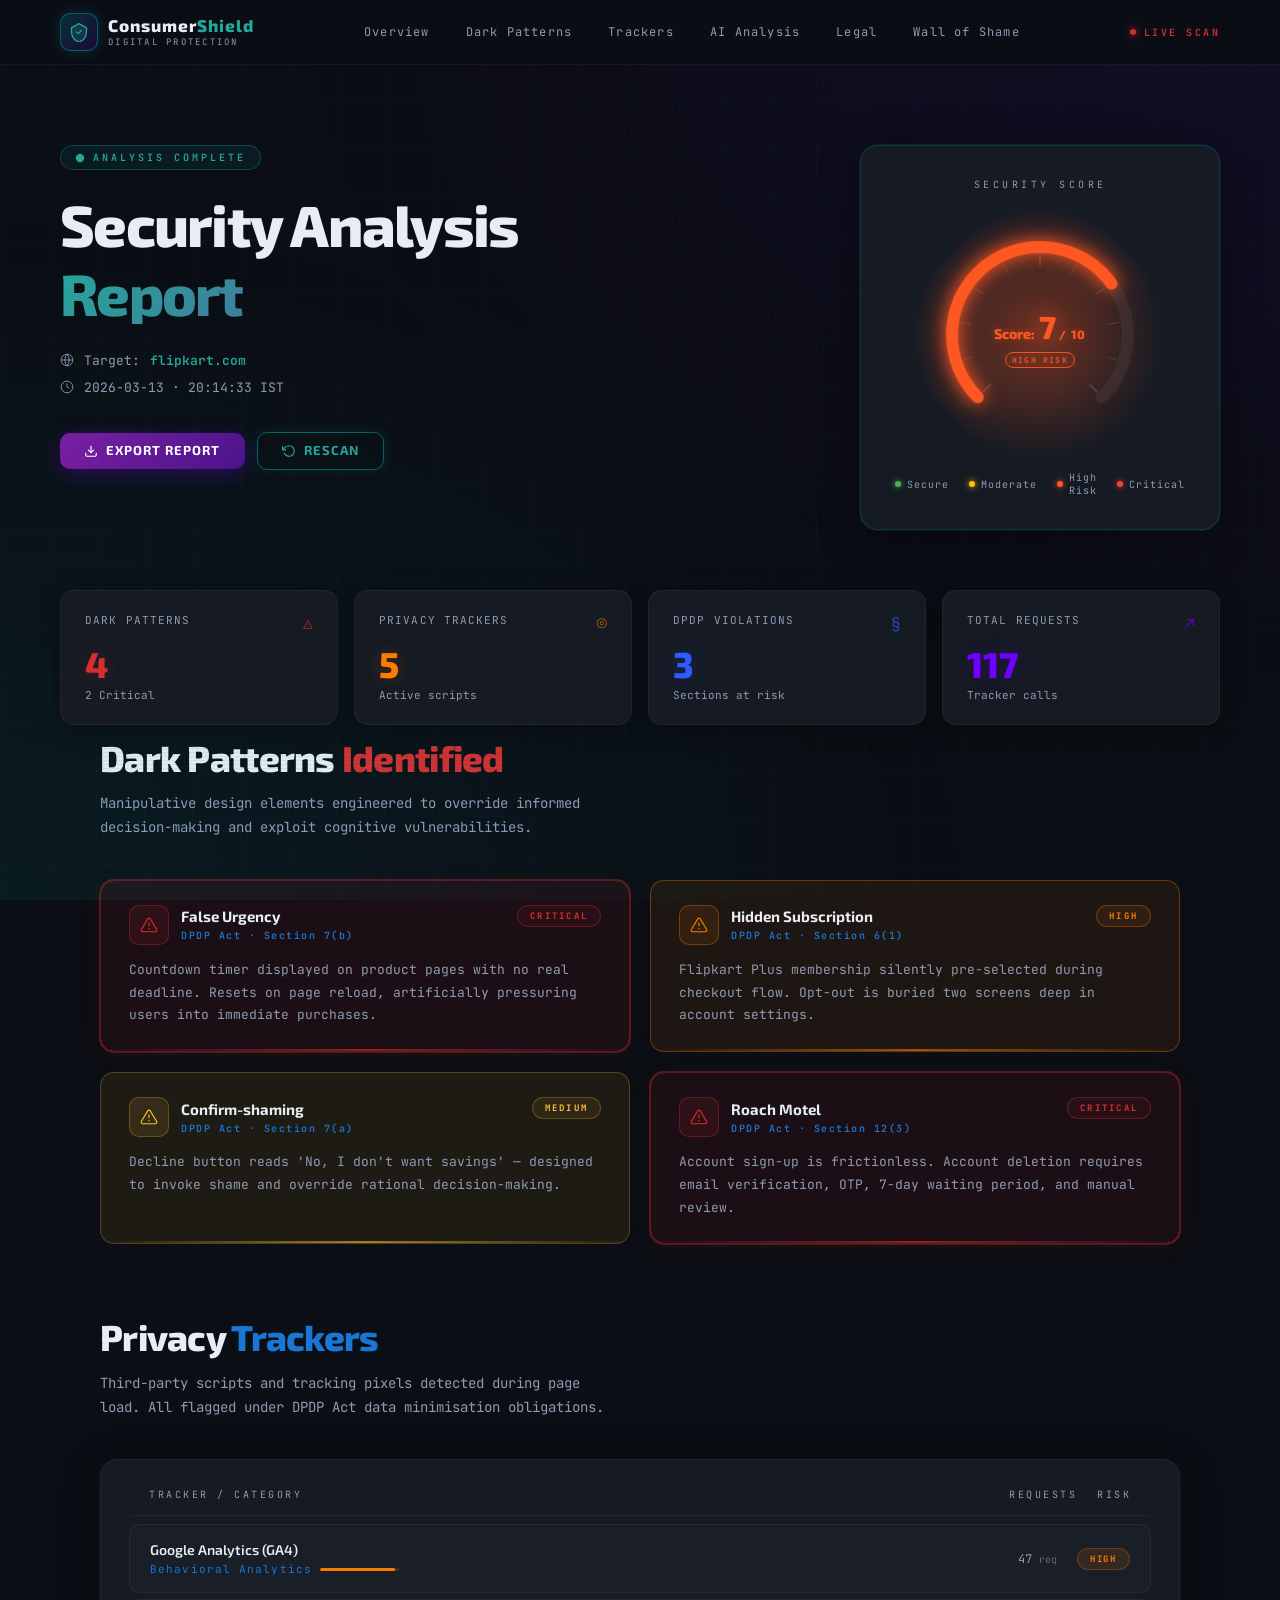
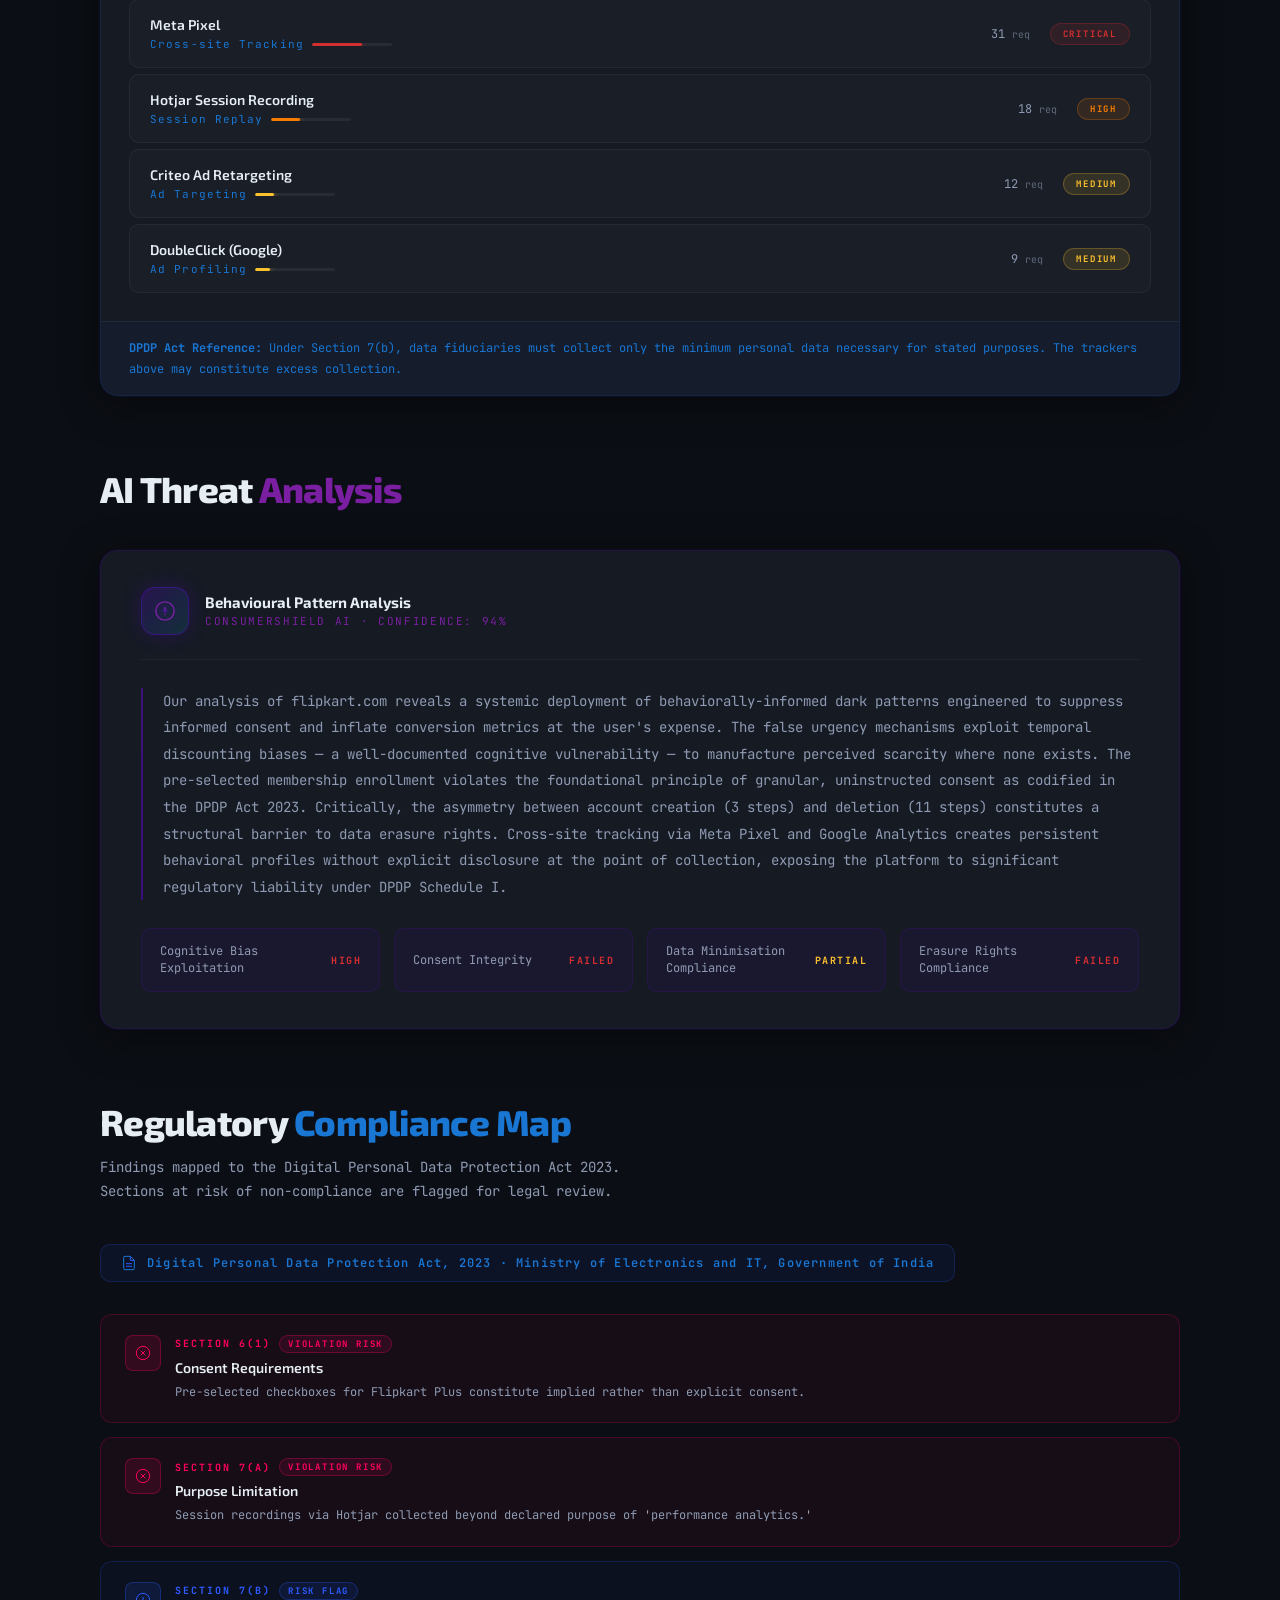
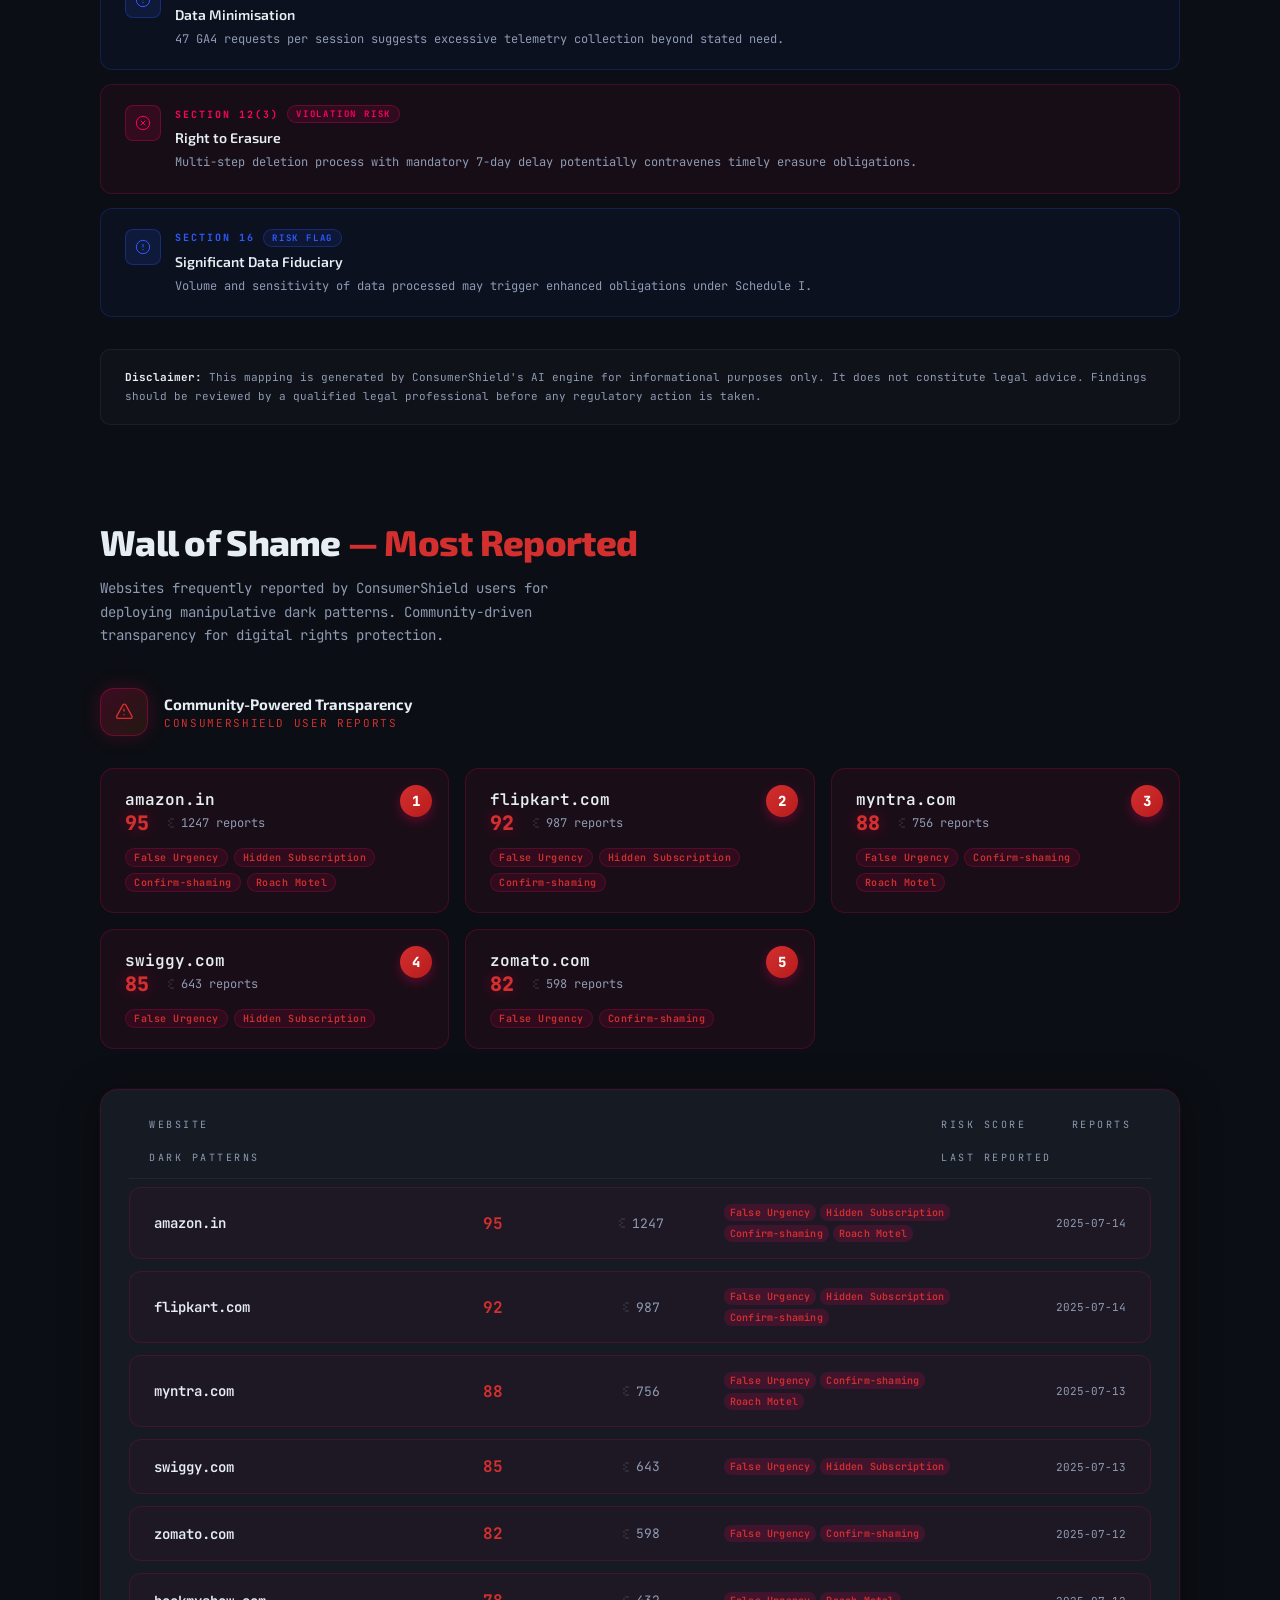
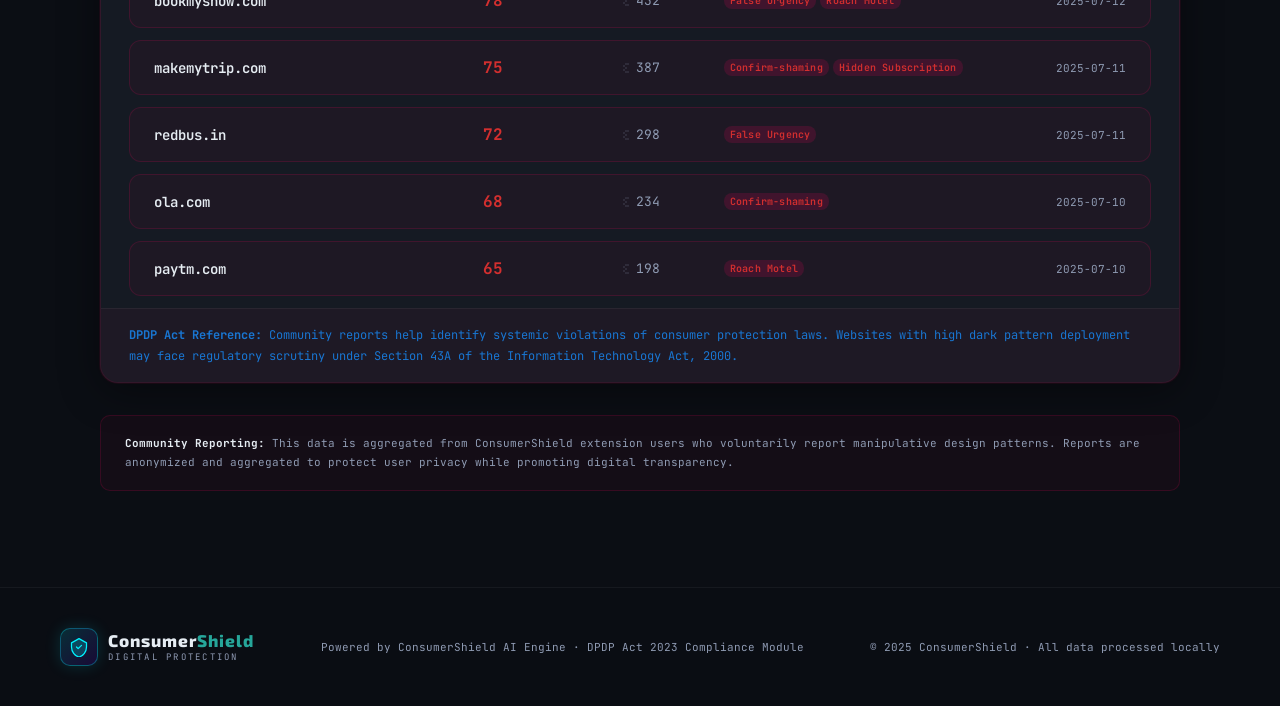
==== index.html @ bcba6004 "frontend" ====
<!DOCTYPE html>
<html lang="en">
<head>
  <meta charset="UTF-8" />
  <meta name="viewport" content="width=device-width, initial-scale=1.0" />
  <title>ConsumerShield — Security Analysis Report</title>
  <link rel="preconnect" href="https://fonts.googleapis.com" />
  <link href="https://fonts.googleapis.com/css2?family=Exo+2:wght@300;400;600;700;800&family=JetBrains+Mono:wght@300;400;500&display=swap" rel="stylesheet" />
  <style>
    /* ── Reset & Base ─────────────────────────────────────────── */
    *, *::before, *::after { box-sizing: border-box; margin: 0; padding: 0; }

    :root {
      --bg:        #0B0E14;
      --card:      #151A23;
      --cyan:      #26A69A;
      --violet:    #7B1FA2;
      --blue:      #1976D2;
      --red:       #D32F2F;
      --orange:    #F57C00;
      --yellow:    #FBC02D;
      --text:      #E6EDF3;
      --muted:     #8F9BB3;
    }

    html { scroll-behavior: smooth; }

    body {
      background: var(--bg);
      color: var(--text);
      font-family: 'JetBrains Mono', monospace;
      overflow-x: hidden;
      min-height: 100vh;
    }

    ::-webkit-scrollbar { width: 4px; }
    ::-webkit-scrollbar-track { background: transparent; }
    ::-webkit-scrollbar-thumb { background: rgba(0,242,255,.25); border-radius: 4px; }

    /* ── Keyframes ────────────────────────────────────────────── */
    @keyframes pulse-glow  { 0%,100%{opacity:.6;transform:scale(1)}  50%{opacity:1;transform:scale(1.04)} }
    @keyframes critical-pulse { 0%,100%{box-shadow: 0 0 20px rgba(255,0,92,.3)} 50%{box-shadow: 0 0 40px rgba(255,0,92,.6), 0 0 60px rgba(255,0,92,.4)} }
    @keyframes card-pulse  { 0%,100%{opacity:.3;box-shadow:none}       50%{opacity:.7;box-shadow:0 0 20px rgba(255,0,92,.25)} }
    @keyframes blink       { 0%,100%{opacity:1}                        50%{opacity:.15} }
    @keyframes fade-up     { from{opacity:0;transform:translateY(24px)} to{opacity:1;transform:translateY(0)} }
    @keyframes spin        { from{transform:rotate(0deg)} to{transform:rotate(360deg)} }
    @keyframes bar-grow    { from{width:0} to{width:var(--bar-w)} }

    /* ── Cyber grid background ────────────────────────────────── */
    #cyber-grid {
      position: fixed; inset: 0;
      pointer-events: none; z-index: 0; overflow: hidden;
    }
    #cyber-grid::before {
      content: '';
      position: absolute; inset: 0;
      background-image:
        linear-gradient(rgba(0,242,255,.025) 1px, transparent 1px),
        linear-gradient(90deg, rgba(0,242,255,.025) 1px, transparent 1px);
      background-size: 48px 48px;
    }
    #cyber-grid::after {
      content: '';
      position: absolute; inset: 0;
      background:
        radial-gradient(ellipse at top right,    rgba(112,0,255,.08) 0%, transparent 55%),
        radial-gradient(ellipse at bottom left,  rgba(0,242,255,.06) 0%, transparent 55%),
        repeating-linear-gradient(0deg, transparent, transparent 3px, rgba(0,0,0,.06) 3px, rgba(0,0,0,.06) 4px);
    }

    /* ── Navigation ───────────────────────────────────────────── */
    nav#main-nav {
      position: sticky; top: 0; z-index: 100;
      background: rgba(11,14,20,.88);
      backdrop-filter: blur(20px);
      border-bottom: 1px solid rgba(255,255,255,.05);
      padding: 0 40px;
    }
    .nav-inner {
      max-width: 1160px; margin: 0 auto;
      display: flex; align-items: center; justify-content: space-between;
      height: 64px;
    }
    .nav-links { display: flex; align-items: center; gap: 32px; }
    .nav-links a {
      font-size: 12px; color: var(--muted); text-decoration: none;
      letter-spacing: .1em; padding: 6px 2px;
      border-bottom: 1px solid transparent;
      transition: color .2s, border-color .2s;
    }
    .nav-links a:hover, .nav-links a:focus-visible {
      color: var(--cyan); border-bottom-color: rgba(0,242,255,.4);
      outline: none;
    }
    .live-badge {
      display: flex; align-items: center; gap: 8px;
      font-size: 10px; color: var(--red);
      letter-spacing: .25em; text-transform: uppercase; font-weight: 600;
    }
    .live-dot {
      width: 6px; height: 6px; border-radius: 50%;
      background: var(--red); box-shadow: 0 0 8px var(--red);
      animation: blink 1.4s ease infinite;
    }

    /* ── Logo ─────────────────────────────────────────────────── */
    .logo { display: flex; align-items: center; gap: 10px; text-decoration: none; }
    .logo-icon {
      width: 38px; height: 38px; border-radius: 10px; flex-shrink: 0;
      background: linear-gradient(135deg, rgba(0,242,255,.15), rgba(112,0,255,.15));
      border: 1px solid rgba(0,242,255,.3);
      display: flex; align-items: center; justify-content: center;
      box-shadow: 0 0 16px rgba(0,242,255,.15);
    }
    .logo-text-main {
      font-family: 'Exo 2', sans-serif; font-weight: 800;
      font-size: 17px; letter-spacing: .06em; color: var(--text); line-height: 1;
    }
    .logo-text-main span { color: var(--cyan); }
    .logo-text-sub {
      font-size: 9px; letter-spacing: .25em; color: var(--muted);
      text-transform: uppercase; margin-top: 2px;
    }

    /* ── Layout containers ────────────────────────────────────── */
    .page-wrap { position: relative; z-index: 1; }
    .container { max-width: 1160px; margin: 0 auto; padding: 0 40px; }

    /* ── Hero ─────────────────────────────────────────────────── */
    #overview { padding: 80px 40px 60px; }
    .hero-row {
      display: flex; align-items: flex-start;
      justify-content: space-between; gap: 40px;
      flex-wrap: wrap; margin-bottom: 56px;
    }
    .hero-left { 
      flex: 1; 
      min-width: 280px; 
      flex-basis: 400px;
      animation: fade-up .8s ease .1s both; 
    }
    .hero-right { 
      flex-shrink: 0; 
      width: 360px; 
      max-width: 100%;
      animation: fade-up .8s ease .25s both; 
    }

    .analysis-badge {
      display: inline-flex; align-items: center; gap: 8px;
      padding: 5px 14px; border-radius: 20px; margin-bottom: 24px;
      background: rgba(0,242,255,.06); border: 1px solid rgba(0,242,255,.2);
      font-size: 10px; color: var(--cyan);
      letter-spacing: .3em; text-transform: uppercase; font-weight: 600;
    }
    .hero-title-1 {
      font-family: 'Exo 2', sans-serif; font-weight: 800;
      font-size: clamp(36px,5vw,58px); line-height: 1.05;
      letter-spacing: -.03em; color: var(--text); margin-bottom: 8px;
    }
    .hero-title-2 {
      font-family: 'Exo 2', sans-serif; font-weight: 800;
      font-size: clamp(36px,5vw,58px); line-height: 1.05;
      letter-spacing: -.03em; margin-bottom: 28px;
      background: linear-gradient(135deg, var(--cyan) 0%, var(--violet) 100%);
      -webkit-background-clip: text; -webkit-text-fill-color: transparent;
      background-clip: text;
    }
    .meta-row { display: flex; align-items: center; gap: 10px; }
    .meta-label { font-size: 13px; color: var(--muted); }
    .meta-value { font-size: 13px; color: var(--cyan); font-weight: 600; }
    .meta-time  { font-size: 13px; color: var(--muted); }
    .meta-block { display: flex; flex-direction: column; gap: 10px; margin-bottom: 36px; }

    /* ── Buttons ──────────────────────────────────────────────── */
    .btn-group { display: flex; gap: 12px; flex-wrap: wrap; align-items: center; }
    .btn {
      display: inline-flex; align-items: center; justify-content: center;
      gap: 8px; padding: 11px 24px; border-radius: 10px;
      font-family: 'Exo 2', sans-serif; font-size: 13px; font-weight: 700;
      letter-spacing: .08em; text-transform: uppercase;
      border: none; cursor: pointer; line-height: 1;
      white-space: nowrap; user-select: none;
      transition: transform .18s ease, box-shadow .18s ease, background .18s ease, opacity .18s ease;
    }
    .btn:focus-visible { outline: 2px solid var(--cyan); outline-offset: 3px; }
    .btn:disabled { opacity: .5; cursor: not-allowed; }
    .btn-primary {
      background: linear-gradient(135deg, #7B1FA2, #4A148C);
      color: #fff;
      box-shadow: 0 4px 20px rgba(112,0,255,.3);
    }
    .btn-primary:hover:not(:disabled) {
      background: linear-gradient(135deg, #8A1FFF, #5500DD);
      box-shadow: 0 6px 28px rgba(112,0,255,.5);
      transform: translateY(-2px);
    }
    .btn-primary:active:not(:disabled) { transform: translateY(1px) scale(.98); box-shadow: 0 2px 12px rgba(112,0,255,.3); }
    .btn-outline {
      background: transparent; color: var(--cyan);
      border: 1px solid rgba(0,242,255,.35);
      box-shadow: 0 0 16px rgba(0,242,255,.08);
    }
    .btn-outline:hover:not(:disabled) {
      background: rgba(0,242,255,.08);
      box-shadow: 0 0 24px rgba(0,242,255,.18), inset 0 0 12px rgba(0,242,255,.06);
      transform: translateY(-2px);
    }
    .btn-outline:active:not(:disabled) { transform: translateY(1px) scale(.98); }
    .btn svg.spin { animation: spin 1s linear infinite; }

    /* ── Stat tiles ───────────────────────────────────────────── */
    .stat-grid {
      display: grid;
      grid-template-columns: repeat(auto-fit, minmax(200px, 1fr));
      gap: 16px;
    }
    .stat-tile {
      padding: 22px 24px; border-radius: 14px;
      background: var(--card); border: 1px solid rgba(255,255,255,.05);
      box-shadow: 0 4px 24px rgba(0,0,0,.3);
      transition: border-color .25s, transform .25s, box-shadow .25s;
    }
    .stat-tile:hover {
      border-color: rgba(0,242,255,.2);
      transform: translateY(-2px);
      box-shadow: 0 8px 32px rgba(0,0,0,.4);
    }
    .stat-top  { display: flex; align-items: flex-start; justify-content: space-between; margin-bottom: 12px; }
    .stat-label{ font-size: 11px; color: var(--muted); letter-spacing: .1em; text-transform: uppercase; }
    .stat-icon { font-size: 16px; opacity: .7; }
    .stat-val  { font-family: 'Exo 2', sans-serif; font-size: 36px; font-weight: 800; line-height: 1; margin-bottom: 6px; }
    .stat-sub  { font-size: 11px; color: var(--muted); }

    /* ── Glass card ───────────────────────────────────────────── */
    .glass-card {
      background: var(--card);
      border: 1px solid rgba(255,255,255,.06);
      border-radius: 18px;
      backdrop-filter: blur(12px);
      position: relative; overflow: hidden;
      box-shadow: 0 8px 40px rgba(0,0,0,.4);
    }

    /* ── Score gauge card ─────────────────────────────────────── */
    .gauge-card { 
      padding: 32px 40px; 
      text-align: center; 
      border-color: rgba(0,242,255,.13); 
      box-shadow: 0 0 0 1px rgba(0,242,255,.07), 0 8px 40px rgba(0,0,0,.4);
      overflow: hidden;
    }
    .gauge-label { font-size: 10px; letter-spacing: .35em; color: var(--muted); text-transform: uppercase; margin-bottom: 24px; }
    .gauge-wrap  { 
      position: relative; 
      width: 240px; 
      height: 240px; 
      margin: 0 auto;
      overflow: visible;
    }
    .gauge-glow  {
      position: absolute; inset: -8px; border-radius: 50%;
      animation: pulse-glow 3s ease-in-out infinite;
    }
    #gauge-svg { transform: rotate(-225deg); position: relative; z-index: 1; display: block; }
    .gauge-center {
      position: absolute; inset: 0;
      display: flex; flex-direction: column;
      align-items: center; justify-content: center;
      padding-top: 8px;
    }
    .gauge-score-display {
      display: flex; align-items: baseline; justify-content: center; gap: 2px;
      font-family: 'Exo 2', sans-serif; font-weight: 800;
      font-size: 24px; line-height: 1;
      margin-bottom: 4px;
    }
    .gauge-score-label {
      font-size: 14px; color: var(--muted);
      margin-right: 2px;
    }
    .gauge-score {
      font-size: 32px;
    }
    .gauge-denom { 
      font-size: 12px; color: var(--muted); 
      letter-spacing: .1em; margin-left: 1px;
    }
    .gauge-risk-label {
      margin-top: 6px; font-size: 8px; font-weight: 700;
      letter-spacing: .15em; text-transform: uppercase;
      padding: 2px 6px; border-radius: 10px; opacity: .9;
      display: inline-block;
      min-width: 60px;
      max-width: 120px;
      text-align: center;
      white-space: nowrap;
      overflow: hidden;
      text-overflow: ellipsis;
    }
    .gauge-legend { display: flex; gap: 20px; justify-content: center; margin-top: 16px; }
    .legend-item { display: flex; align-items: center; gap: 6px; }
    .legend-dot  { width: 6px; height: 6px; border-radius: 50%; flex-shrink: 0; }
    .legend-text { font-size: 10px; color: var(--muted); letter-spacing: .1em; }

    /* ── Sections ─────────────────────────────────────────────── */
    .section-wrap { max-width: 1160px; margin: 0 auto; padding: 0 40px; }
    .content-section { padding-bottom: 72px; opacity: 0; transform: translateY(32px); transition: opacity .7s ease, transform .7s ease; }
    .content-section.visible { opacity: 1; transform: none; }
    .last-section { padding-bottom: 96px; }

    .section-eyebrow {
      font-size: 10px; letter-spacing: .4em; text-transform: uppercase;
      font-weight: 600; margin-bottom: 12px;
    }
    .section-title {
      font-family: 'Exo 2', sans-serif; font-weight: 800;
      font-size: clamp(26px,3.5vw,36px); line-height: 1.15;
      color: var(--text); letter-spacing: -.02em; margin-bottom: 0;
    }
    .section-subtitle {
      font-size: 14px; color: var(--muted); line-height: 1.7;
      max-width: 520px; margin-top: 14px;
    }
    .section-header { margin-bottom: 40px; }

    /* ── Dark pattern cards ───────────────────────────────────── */
    .dark-grid {
      display: grid;
      grid-template-columns: repeat(auto-fit, minmax(440px, 1fr));
      gap: 20px;
    }
    .dp-card {
      border-radius: 14px; padding: 24px 28px;
      position: relative; overflow: hidden;
      opacity: 0; transform: translateY(28px);
      transition: opacity .6s ease, transform .6s ease;
    }
    .dp-card.visible { opacity: 1; transform: translateY(0); }
    .dp-card-pulse {
      position: absolute; inset: -1px; border-radius: 14px;
      animation: card-pulse 2.5s ease-in-out infinite;
      pointer-events: none;
    }
    .dp-card-top {
      display: flex; align-items: flex-start;
      justify-content: space-between; gap: 16px; margin-bottom: 14px;
    }
    .dp-card-left { display: flex; align-items: center; gap: 12px; flex: 1; }
    .dp-icon {
      width: 40px; height: 40px; border-radius: 10px; flex-shrink: 0;
      display: flex; align-items: center; justify-content: center;
    }
    .dp-type { font-family: 'Exo 2', sans-serif; font-weight: 700; font-size: 15px; color: var(--text); line-height: 1.2; }
    .dp-dpdp { font-size: 10px; color: var(--blue); letter-spacing: .15em; margin-top: 4px; font-weight: 600; }
    .severity-badge {
      flex-shrink: 0; padding: 4px 12px; border-radius: 20px;
      font-size: 9px; font-weight: 700; letter-spacing: .25em; text-transform: uppercase;
    }
    .dp-desc { font-size: 13px; color: var(--muted); line-height: 1.75; }
    .dp-bottom-line {
      position: absolute; bottom: 0; left: 0; right: 0; height: 2px;
      border-radius: 0 0 14px 14px; opacity: .6;
    }

    /* ── Tracker table ────────────────────────────────────────── */
    .tracker-card-inner { padding: 28px 28px 12px; }
    .tracker-head {
      display: grid; grid-template-columns: 1fr auto auto;
      padding: 0 20px 14px; gap: 20px;
      border-bottom: 1px solid rgba(255,255,255,.05);
      margin-bottom: 8px;
    }
    .tracker-head-cell { font-size: 10px; color: var(--muted); letter-spacing: .25em; text-transform: uppercase; }
    .tracker-rows { display: flex; flex-direction: column; gap: 6px; padding-bottom: 16px; }
    .tracker-row {
      display: grid; grid-template-columns: 1fr auto auto;
      align-items: center; gap: 20px;
      padding: 16px 20px; border-radius: 10px;
      background: rgba(255,255,255,.02);
      border: 1px solid rgba(255,255,255,.05);
      opacity: 0; transform: translateX(-20px);
      transition: opacity .5s ease, transform .5s ease, background .2s;
    }
    .tracker-row.visible { opacity: 1; transform: translateX(0); }
    .tracker-row:hover { background: rgba(255,255,255,.04); }
    .tracker-name { font-family: 'Exo 2', sans-serif; font-size: 14px; font-weight: 600; color: var(--text); margin-bottom: 4px; }
    .tracker-cat-row { display: flex; align-items: center; gap: 8px; }
    .tracker-cat { font-size: 11px; color: var(--blue); letter-spacing: .1em; }
    .tracker-bar-track { width: 80px; height: 3px; background: rgba(255,255,255,.06); border-radius: 2px; overflow: hidden; flex-shrink: 0; }
    .tracker-bar-fill { height: 100%; border-radius: 2px; width: 0; transition: width .8s cubic-bezier(.16,1,.3,1); }
    .tracker-req { font-size: 12px; color: var(--muted); text-align: right; white-space: nowrap; }
    .tracker-req span { font-size: 10px; opacity: .6; }
    .risk-badge { padding: 4px 12px; border-radius: 20px; font-size: 9px; font-weight: 700; letter-spacing: .2em; text-transform: uppercase; }
    .tracker-footer { padding: 16px 28px; border-top: 1px solid rgba(255,255,255,.05); background: rgba(45,91,255,.04); }
    .tracker-footer p { font-size: 12px; color: var(--blue); line-height: 1.7; }

    /* ── AI Analysis card ─────────────────────────────────────── */
    .ai-card { padding: 36px 40px; border-color: rgba(112,0,255,.13); box-shadow: 0 0 0 1px rgba(112,0,255,.07), 0 8px 40px rgba(0,0,0,.4); }
    .ai-header { display: flex; align-items: center; gap: 16px; margin-bottom: 28px; padding-bottom: 24px; border-bottom: 1px solid rgba(255,255,255,.05); }
    .ai-icon {
      width: 48px; height: 48px; border-radius: 14px; flex-shrink: 0;
      background: linear-gradient(135deg, rgba(112,0,255,.2), rgba(0,242,255,.1));
      border: 1px solid rgba(112,0,255,.3);
      display: flex; align-items: center; justify-content: center;
      box-shadow: 0 0 20px rgba(112,0,255,.2);
    }
    .ai-title { font-family: 'Exo 2', sans-serif; font-size: 15px; font-weight: 700; color: var(--text); }
    .ai-sub { font-size: 11px; color: var(--violet); letter-spacing: .15em; margin-top: 3px; }
    .ai-text { font-size: 14px; color: var(--muted); line-height: 1.9; border-left: 2px solid rgba(112,0,255,.4); padding-left: 20px; margin-bottom: 28px; }
    .ai-findings { display: grid; grid-template-columns: repeat(auto-fit, minmax(220px,1fr)); gap: 14px; }
    .ai-finding {
      padding: 14px 18px; border-radius: 10px;
      background: rgba(112,0,255,.06); border: 1px solid rgba(112,0,255,.12);
      display: flex; align-items: center; justify-content: space-between; gap: 12px;
    }
    .ai-finding-label { font-size: 12px; color: var(--muted); line-height: 1.4; }
    .ai-finding-score { font-size: 10px; font-weight: 700; letter-spacing: .15em; flex-shrink: 0; text-transform: uppercase; }

    /* ── Legal mapping ────────────────────────────────────────── */
    .act-badge {
      display: inline-flex; align-items: center; gap: 10px;
      margin-bottom: 32px; padding: 10px 20px; border-radius: 10px;
      background: rgba(45,91,255,.08); border: 1px solid rgba(45,91,255,.2);
    }
    .act-badge span { font-size: 12px; color: var(--blue); font-weight: 600; letter-spacing: .1em; }
    .legal-list { display: flex; flex-direction: column; gap: 14px; }
    .legal-card {
      padding: 20px 24px; border-radius: 12px;
      position: relative; overflow: hidden;
      opacity: 0; transform: translateY(20px);
      transition: opacity .55s ease, transform .55s ease;
    }
    .legal-card.visible { opacity: 1; transform: translateY(0); }
    .legal-inner { display: flex; align-items: flex-start; gap: 14px; }
    .legal-icon {
      width: 36px; height: 36px; border-radius: 8px; flex-shrink: 0;
      display: flex; align-items: center; justify-content: center;
    }
    .legal-meta { flex: 1; }
    .legal-tags { display: flex; align-items: center; flex-wrap: wrap; gap: 8px; margin-bottom: 6px; }
    .legal-section-label { font-size: 10px; font-weight: 700; letter-spacing: .2em; text-transform: uppercase; }
    .legal-tag { font-size: 9px; padding: 2px 8px; border-radius: 20px; font-weight: 700; letter-spacing: .2em; text-transform: uppercase; }
    .legal-title { font-family: 'Exo 2', sans-serif; font-size: 14px; font-weight: 600; color: var(--text); margin-bottom: 6px; }
    .legal-desc { font-size: 12px; color: var(--muted); line-height: 1.7; }
    .disclaimer { margin-top: 32px; padding: 18px 24px; border-radius: 10px; background: rgba(255,255,255,.02); border: 1px solid rgba(255,255,255,.05); }
    .disclaimer p { font-size: 11px; color: var(--muted); line-height: 1.75; }

    /* ── Wall of Shame ─────────────────────────────────────────── */
    .shame-header { display: flex; align-items: center; gap: 16px; margin-bottom: 32px; }
    .shame-icon {
      width: 48px; height: 48px; border-radius: 14px; flex-shrink: 0;
      background: linear-gradient(135deg, rgba(255,0,92,.2), rgba(255,122,0,.1));
      border: 1px solid rgba(255,0,92,.3);
      display: flex; align-items: center; justify-content: center;
      box-shadow: 0 0 20px rgba(255,0,92,.2);
    }
    .shame-title { font-family: 'Exo 2', sans-serif; font-size: 15px; font-weight: 700; color: var(--text); }
    .shame-sub { font-size: 11px; color: var(--red); letter-spacing: .15em; margin-top: 3px; }

    .top-five-grid { display: grid; grid-template-columns: repeat(auto-fit, minmax(280px, 1fr)); gap: 16px; margin-bottom: 40px; }
    .top-five-card {
      padding: 20px 24px; border-radius: 14px;
      background: rgba(255,0,92,.06); border: 1px solid rgba(255,0,92,.2);
      position: relative; overflow: hidden;
      opacity: 0; transform: translateY(24px);
      transition: opacity .6s ease, transform .6s ease, border-color .25s, box-shadow .25s;
    }
    .top-five-card.visible { opacity: 1; transform: translateY(0); }
    .top-five-card:hover {
      border-color: rgba(255,0,92,.4);
      box-shadow: 0 8px 32px rgba(255,0,92,.15);
    }
    .top-five-rank {
      position: absolute; top: 16px; right: 16px;
      width: 32px; height: 32px; border-radius: 50%;
      background: linear-gradient(135deg, #D32F2F, #B71C1C);
      display: flex; align-items: center; justify-content: center;
      font-size: 14px; font-weight: 800; color: white;
      box-shadow: 0 4px 12px rgba(255,0,92,.3);
    }
    .top-five-content { padding-right: 40px; }
    .top-five-url {
      font-family: 'JetBrains Mono', monospace; font-size: 16px; font-weight: 600;
      color: var(--text); margin-bottom: 8px;
      text-decoration: none; color: var(--text);
    }
    .top-five-url:hover { color: var(--cyan); }
    .top-five-meta { display: flex; align-items: center; gap: 16px; margin-bottom: 12px; }
    .top-five-score {
      font-size: 20px; font-weight: 800; color: var(--red);
      text-shadow: 0 0 16px rgba(255,0,92,.4);
    }
    .top-five-reports {
      font-size: 12px; color: var(--muted);
      display: flex; align-items: center; gap: 4px;
    }
    .top-five-patterns {
      display: flex; flex-wrap: wrap; gap: 6px;
      font-size: 10px; color: var(--muted); letter-spacing: .05em;
    }
    .pattern-tag {
      padding: 2px 8px; border-radius: 12px;
      background: rgba(255,0,92,.1); border: 1px solid rgba(255,0,92,.2);
      color: var(--red); font-weight: 600;
    }

    .full-shame-list { display: flex; flex-direction: column; gap: 12px; }
    .shame-row {
      display: grid; grid-template-columns: 2fr 1fr 1fr 2fr 1fr;
      align-items: center; gap: 20px;
      padding: 16px 24px; border-radius: 12px;
      background: rgba(255,0,92,.04); border: 1px solid rgba(255,0,92,.15);
      opacity: 0; transform: translateX(-24px);
      transition: opacity .5s ease, transform .5s ease, background .2s;
    }
    .shame-row.visible { opacity: 1; transform: translateX(0); }
    .shame-row:hover { background: rgba(255,0,92,.08); }
    .shame-url {
      font-family: 'JetBrains Mono', monospace; font-size: 14px; font-weight: 600;
      color: var(--text); text-decoration: none;
    }
    .shame-url:hover { color: var(--cyan); }
    .shame-score {
      font-size: 16px; font-weight: 700; color: var(--red);
      text-align: center;
    }
    .shame-reports {
      font-size: 13px; color: var(--muted);
      text-align: center; display: flex; align-items: center; justify-content: center; gap: 4px;
    }
    .shame-patterns {
      display: flex; flex-wrap: wrap; gap: 4px;
      font-size: 10px;
    }
    .shame-pattern-tag {
      padding: 2px 6px; border-radius: 8px;
      background: rgba(255,0,92,.15); color: var(--red);
      font-weight: 600; letter-spacing: .02em;
    }
    .shame-date {
      font-size: 11px; color: var(--muted);
      text-align: right;
    }

    .shame-disclaimer {
      margin-top: 32px; padding: 18px 24px; border-radius: 10px;
      background: rgba(255,0,92,.04); border: 1px solid rgba(255,0,92,.15);
    }
    .shame-disclaimer p {
      font-size: 11px; color: var(--muted); line-height: 1.75;
    }

    /* ── Footer ───────────────────────────────────────────────── */
    footer {
      position: relative; z-index: 1;
      border-top: 1px solid rgba(255,255,255,.05);
      background: rgba(11,14,20,.92); padding: 40px;
    }
    .footer-inner {
      max-width: 1160px; margin: 0 auto;
      display: flex; align-items: center; justify-content: space-between;
      flex-wrap: wrap; gap: 20px;
    }
    .footer-copy { font-size: 11px; color: var(--muted); }

    /* ── Responsive ───────────────────────────────────────────── */
    @media (max-width: 768px) {
      nav#main-nav { padding: 0 20px; }
      .nav-links { display: none; }
      #overview  { padding: 60px 20px 40px; }
      .hero-row  { flex-direction: column; }
      .hero-right{ align-self: center; width: 100%; max-width: 360px; }
      .btn-group { flex-direction: column; width: 100%; }
      .btn-group .btn { width: 100%; justify-content: center; }
      .dark-grid { grid-template-columns: 1fr !important; }
      .section-wrap { padding: 0 20px; }
      .gauge-card { padding: 32px 24px; }
      .top-five-grid { grid-template-columns: 1fr !important; }
      .shame-row { grid-template-columns: 1fr !important; gap: 8px !important; }
      .shame-row > * { text-align: left !important; }
      .shame-score, .shame-reports, .shame-date { font-size: 12px !important; margin-top: 4px !important; }
    }
    @media (max-width: 480px) {
      .tracker-head { display: none; }
      .tracker-row  { grid-template-columns: 1fr auto; }
      .tracker-row .risk-badge { display: none; }
      .footer-inner { flex-direction: column; align-items: flex-start; }
      .top-five-content { padding-right: 0 !important; }
      .top-five-rank { position: static !important; align-self: flex-start; margin-bottom: 8px; }
    }
  </style>
</head>
<body>

<!-- Cyber grid background -->
<div id="cyber-grid" aria-hidden="true"></div>

<div class="page-wrap">

  <!-- ── Navigation ─────────────────────────────────────────── -->
  <nav id="main-nav" role="navigation" aria-label="Main navigation">
    <div class="nav-inner">
      <a href="#overview" class="logo" aria-label="ConsumerShield home">
        <div class="logo-icon">
          <svg width="20" height="20" viewBox="0 0 24 24" fill="none" aria-hidden="true">
            <path d="M12 2L3 7v5c0 5.55 3.84 10.74 9 12 5.16-1.26 9-6.45 9-12V7l-9-5z" fill="rgba(38,166,154,.2)" stroke="#26A69A" stroke-width="1.5" stroke-linejoin="round"/>
            <path d="M9 12l2 2 4-4" stroke="#26A69A" stroke-width="1.5" stroke-linecap="round" stroke-linejoin="round"/>
          </svg>
        </div>
        <div>
          <div class="logo-text-main">Consumer<span>Shield</span></div>
          <div class="logo-text-sub">Digital Protection</div>
        </div>
      </a>

      <div class="nav-links">
        <a href="#overview">Overview</a>
        <a href="#dark-patterns">Dark Patterns</a>
        <a href="#trackers">Trackers</a>
        <a href="#ai-analysis">AI Analysis</a>
        <a href="#legal">Legal</a>
        <a href="#wall-of-shame">Wall of Shame</a>
      </div>

      <div class="live-badge" role="status" aria-live="polite" aria-label="Live scan active">
        <div class="live-dot" aria-hidden="true"></div>
        Live Scan
      </div>
    </div>
  </nav>

  <!-- ── Hero / Overview ────────────────────────────────────── -->
  <section id="overview" aria-label="Report overview">
    <div class="hero-row" style="max-width:1160px;margin:0 auto;">

      <!-- Left: headline + meta + CTAs -->
      <div class="hero-left">
        <div class="analysis-badge">
          <svg width="10" height="10" viewBox="0 0 24 24" fill="#26A69A" aria-hidden="true"><circle cx="12" cy="12" r="10"/></svg>
          Analysis Complete
        </div>
        <h1 class="hero-title-1">Security Analysis</h1>
        <h1 class="hero-title-2">Report</h1>

        <div class="meta-block">
          <div class="meta-row">
            <svg width="14" height="14" viewBox="0 0 24 24" fill="none" stroke="#8F9BB3" stroke-width="1.5" aria-hidden="true"><circle cx="12" cy="12" r="10"/><path d="M2 12h20M12 2a15.3 15.3 0 010 20M12 2a15.3 15.3 0 000 20"/></svg>
            <span class="meta-label">Target:</span>
            <span class="meta-value" id="meta-site">flipkart.com</span>
          </div>
          <div class="meta-row">
            <svg width="14" height="14" viewBox="0 0 24 24" fill="none" stroke="#8F9BB3" stroke-width="1.5" aria-hidden="true"><circle cx="12" cy="12" r="10"/><polyline points="12 6 12 12 16 14"/></svg>
            <time class="meta-time" id="meta-time">2025-07-14 · 09:42:33 IST</time>
          </div>
        </div>

        <div class="btn-group">
          <button type="button" class="btn btn-primary" id="btn-export" aria-label="Export security report as a text file">
            <svg id="export-icon-dl" width="14" height="14" viewBox="0 0 24 24" fill="none" stroke="currentColor" stroke-width="2" aria-hidden="true">
              <path d="M21 15v4a2 2 0 01-2 2H5a2 2 0 01-2-2v-4"/><polyline points="7 10 12 15 17 10"/><line x1="12" y1="15" x2="12" y2="3"/>
            </svg>
            <svg id="export-icon-spin" class="spin" width="14" height="14" viewBox="0 0 24 24" fill="none" stroke="currentColor" stroke-width="2" aria-hidden="true" style="display:none">
              <polyline points="1 4 1 10 7 10"/><path d="M3.51 15a9 9 0 102.13-9.36L1 10"/>
            </svg>
            <svg id="export-icon-ok" width="14" height="14" viewBox="0 0 24 24" fill="none" stroke="currentColor" stroke-width="2" aria-hidden="true" style="display:none">
              <polyline points="20 6 9 17 4 12"/>
            </svg>
            <span id="export-label">Export Report</span>
          </button>

          <button type="button" class="btn btn-outline" id="btn-rescan" aria-label="Rescan the website">
            <svg width="14" height="14" viewBox="0 0 24 24" fill="none" stroke="currentColor" stroke-width="2" aria-hidden="true">
              <polyline points="1 4 1 10 7 10"/><path d="M3.51 15a9 9 0 102.13-9.36L1 10"/>
            </svg>
            Rescan
          </button>
        </div>
      </div>

      <!-- Right: score gauge -->
      <div class="hero-right">
        <div class="glass-card gauge-card">
          <div class="gauge-label">Security Score</div>
          <div class="gauge-wrap">
            <div class="gauge-glow" id="gauge-glow" aria-hidden="true"></div>
            <svg id="gauge-svg" width="240" height="240" viewBox="0 0 240 240" role="img" aria-label="Security score: 4 out of 10">
              <!-- Track -->
              <circle id="gauge-track" cx="120" cy="120" r="88" fill="none" stroke="rgba(255,255,255,.05)" stroke-width="12" stroke-linecap="round"/>
              <!-- Ticks (rendered by JS) -->
              <g id="gauge-ticks"></g>
              <!-- Progress arc -->
              <circle id="gauge-arc" cx="120" cy="120" r="88" fill="none" stroke-width="12" stroke-linecap="round"/>
            </svg>
            <div class="gauge-center">
              <div class="gauge-score-display">
                <span class="gauge-score-label">Score:</span>
                <span class="gauge-score" id="gauge-score-num">0</span>
                <span class="gauge-denom">/ 10</span>
              </div>
              <div class="gauge-risk-label" id="gauge-risk-label"></div>
            </div>
          </div>
          <div class="gauge-legend" role="list" aria-label="Score colour legend">
            <div class="legend-item" role="listitem"><div class="legend-dot" style="background:#4CAF50;box-shadow:0 0 6px #4CAF50"></div><span class="legend-text">Secure</span></div>
            <div class="legend-item" role="listitem"><div class="legend-dot" style="background:#FFC107;box-shadow:0 0 6px #FFC107"></div><span class="legend-text">Moderate</span></div>
            <div class="legend-item" role="listitem"><div class="legend-dot" style="background:#FF5722;box-shadow:0 0 6px #FF5722"></div><span class="legend-text">High Risk</span></div>
            <div class="legend-item" role="listitem"><div class="legend-dot" style="background:#F44336;box-shadow:0 0 6px #F44336"></div><span class="legend-text">Critical</span></div>
          </div>
        </div>
      </div>
    </div>
</div>

    <!-- Stat tiles -->
    <div class="stat-grid" style="max-width:1160px;margin:0 auto;" id="stat-grid"></div>
  </section>

  <div class="section-wrap">

    <!-- ── Dark Patterns ──────────────────────────────────────── -->
    <section id="dark-patterns" class="content-section" aria-label="Detected dark patterns">
      <header class="section-header">
        <div class="section-eyebrow" style="color:#D32F2F">    </div>
        <h2 class="section-title">Dark Patterns <span style="color:#D32F2F">Identified</span></h2>
        <p class="section-subtitle">Manipulative design elements engineered to override informed decision-making and exploit cognitive vulnerabilities.</p>
      </header>
      <div class="dark-grid" id="dark-pattern-grid"></div>
    </section>

    <!-- ── Privacy Trackers ───────────────────────────────────── -->
    <section id="trackers" class="content-section" aria-label="Privacy trackers">
      <header class="section-header">
          <h2 class="section-title">Privacy <span style="color:#1976D2">Trackers</span></h2>
        <p class="section-subtitle">Third-party scripts and tracking pixels detected during page load. All flagged under DPDP Act data minimisation obligations.</p>
      </header>
      <div class="glass-card" style="border-color:rgba(45,91,255,.13);box-shadow:0 0 0 1px rgba(45,91,255,.07),0 8px 40px rgba(0,0,0,.4)">
        <div class="tracker-card-inner">
          <div class="tracker-head">
            <div class="tracker-head-cell">Tracker / Category</div>
            <div class="tracker-head-cell">Requests</div>
            <div class="tracker-head-cell">Risk</div>
          </div>
          <div class="tracker-rows" id="tracker-rows"></div>
        </div>
        <div class="tracker-footer">
          <p><strong>DPDP Act Reference:</strong> Under Section 7(b), data fiduciaries must collect only the minimum personal data necessary for stated purposes. The trackers above may constitute excess collection.</p>
        </div>
      </div>
    </section>

    <!-- ── AI Analysis ────────────────────────────────────────── -->
    <section id="ai-analysis" class="content-section" aria-label="AI threat analysis">
      <header class="section-header">
         <h2 class="section-title">AI Threat <span style="color:#7B1FA2">Analysis</span></h2>
      </header>
      <div class="glass-card ai-card">
        <div class="ai-header">
          <div class="ai-icon">
            <svg width="22" height="22" viewBox="0 0 24 24" fill="none" aria-hidden="true">
              <path d="M12 2a10 10 0 100 20A10 10 0 0012 2z" stroke="#7B1FA2" stroke-width="1.5"/>
              <path d="M12 8v4M12 16h.01" stroke="#7B1FA2" stroke-width="1.5" stroke-linecap="round"/>
              <circle cx="12" cy="12" r="3" fill="rgba(112,0,255,.2)"/>
            </svg>
          </div>
          <div>
            <div class="ai-title">Behavioural Pattern Analysis</div>
            <div class="ai-sub">CONSUMERSHIELD AI · CONFIDENCE: 94%</div>
          </div>
        </div>
        <p class="ai-text" id="ai-text"></p>
        <div class="ai-findings" id="ai-findings"></div>
      </div>
    </section>

    <!-- ── Legal Mapping ──────────────────────────────────────── -->
    <section id="legal" class="content-section last-section" aria-label="Legal compliance mapping">
      <header class="section-header">
         <h2 class="section-title">Regulatory <span style="color:#1976D2">Compliance Map</span></h2>
        <p class="section-subtitle">Findings mapped to the Digital Personal Data Protection Act 2023. Sections at risk of non-compliance are flagged for legal review.</p>
      </header>

      <div class="act-badge">
        <svg width="16" height="16" viewBox="0 0 24 24" fill="none" aria-hidden="true">
          <path d="M14 2H6a2 2 0 00-2 2v16a2 2 0 002 2h12a2 2 0 002-2V8z" stroke="#1976D2" stroke-width="1.5"/>
          <polyline points="14 2 14 8 20 8" stroke="#2D5BFF" stroke-width="1.5"/>
          <line x1="16" y1="13" x2="8" y2="13" stroke="#2D5BFF" stroke-width="1.5" stroke-linecap="round"/>
          <line x1="16" y1="17" x2="8" y2="17" stroke="#2D5BFF" stroke-width="1.5" stroke-linecap="round"/>
        </svg>
        <span>Digital Personal Data Protection Act, 2023 · Ministry of Electronics and IT, Government of India</span>
      </div>

      <div class="legal-list" id="legal-list"></div>

      <div class="disclaimer">
        <p><strong style="color:var(--text)">Disclaimer:</strong> This mapping is generated by ConsumerShield's AI engine for informational purposes only. It does not constitute legal advice. Findings should be reviewed by a qualified legal professional before any regulatory action is taken.</p>
      </div>
    </section>

    <!-- ── Wall of Shame ───────────────────────────────────────── -->
    <section id="wall-of-shame" class="content-section last-section" aria-label="Wall of Shame - Most reported dark pattern websites">
      <header class="section-header">
         <h2 class="section-title">Wall of Shame <span style="color:#D32F2F">— Most Reported</span></h2>
        <p class="section-subtitle">Websites frequently reported by ConsumerShield users for deploying manipulative dark patterns. Community-driven transparency for digital rights protection.</p>
      </header>

      <div class="shame-header">
        <div class="shame-icon">
          <svg width="22" height="22" viewBox="0 0 24 24" fill="none" aria-hidden="true">
            <path d="M12 9v2m0 4h.01m-6.938 4h13.856c1.54 0 2.502-1.667 1.732-2.5L13.732 4c-.77-.833-1.964-.833-2.732 0L4.082 16.5c-.77.833.192 2.5 1.732 2.5z" stroke="#D32F2F" stroke-width="1.5" stroke-linecap="round" stroke-linejoin="round"/>
          </svg>
        </div>
        <div>
          <div class="shame-title">Community-Powered Transparency</div>
          <div class="shame-sub">CONSUMERSHIELD USER REPORTS</div>
        </div>
      </div>

      <!-- Top 5 Most Reported -->
      <div class="top-five-grid" id="top-five-grid"></div>

      <!-- Full Shame List -->
      <div class="glass-card" style="border-color:rgba(255,0,92,.13);box-shadow:0 0 0 1px rgba(255,0,92,.07),0 8px 40px rgba(0,0,0,.4)">
        <div class="tracker-card-inner">
          <div class="tracker-head">
            <div class="tracker-head-cell">Website</div>
            <div class="tracker-head-cell">Risk Score</div>
            <div class="tracker-head-cell">Reports</div>
            <div class="tracker-head-cell">Dark Patterns</div>
            <div class="tracker-head-cell">Last Reported</div>
          </div>
          <div class="full-shame-list" id="full-shame-list"></div>
        </div>
        <div class="tracker-footer" style="background: rgba(255,0,92,.04);">
          <p><strong>DPDP Act Reference:</strong> Community reports help identify systemic violations of consumer protection laws. Websites with high dark pattern deployment may face regulatory scrutiny under Section 43A of the Information Technology Act, 2000.</p>
        </div>
      </div>

      <div class="shame-disclaimer">
        <p><strong style="color:var(--text)">Community Reporting:</strong> This data is aggregated from ConsumerShield extension users who voluntarily report manipulative design patterns. Reports are anonymized and aggregated to protect user privacy while promoting digital transparency.</p>
      </div>
    </section>

  </div><!-- /.section-wrap -->
</div><!-- /.page-wrap -->

<!-- ── Footer ─────────────────────────────────────────────────── -->
<footer>
  <div class="footer-inner">
    <a href="#overview" class="logo" aria-label="ConsumerShield home">
      <div class="logo-icon">
        <svg width="20" height="20" viewBox="0 0 24 24" fill="none" aria-hidden="true">
          <path d="M12 2L3 7v5c0 5.55 3.84 10.74 9 12 5.16-1.26 9-6.45 9-12V7l-9-5z" fill="rgba(0,242,255,.2)" stroke="#00F2FF" stroke-width="1.5" stroke-linejoin="round"/>
          <path d="M9 12l2 2 4-4" stroke="#00F2FF" stroke-width="1.5" stroke-linecap="round" stroke-linejoin="round"/>
        </svg>
      </div>
      <div>
        <div class="logo-text-main">Consumer<span>Shield</span></div>
        <div class="logo-text-sub">Digital Protection</div>
      </div>
    </a>
    <p class="footer-copy">Powered by ConsumerShield AI Engine · DPDP Act 2023 Compliance Module</p>
    <p class="footer-copy">© 2025 ConsumerShield · All data processed locally</p>
  </div>
</footer>

<script>
/* ── Report data ──────────────────────────────────────────────── */
const REPORT = {
  site: "flipkart.com",
  timestamp: "2026-03-13 · 20:14:33 IST",
  securityScore: 7,
  darkPatterns: [
    { id:1, type:"False Urgency",        description:"Countdown timer displayed on product pages with no real deadline. Resets on page reload, artificially pressuring users into immediate purchases.",              severity:"critical", dpdpRef:"Section 7(b)" },
    { id:2, type:"Hidden Subscription",  description:"Flipkart Plus membership silently pre-selected during checkout flow. Opt-out is buried two screens deep in account settings.",                               severity:"high",     dpdpRef:"Section 6(1)" },
    { id:3, type:"Confirm-shaming",      description:"Decline button reads 'No, I don't want savings' — designed to invoke shame and override rational decision-making.",                                          severity:"medium",   dpdpRef:"Section 7(a)" },
    { id:4, type:"Roach Motel",          description:"Account sign-up is frictionless. Account deletion requires email verification, OTP, 7-day waiting period, and manual review.",                              severity:"critical", dpdpRef:"Section 12(3)" },
  ],
  trackers: [
    { name:"Google Analytics (GA4)",    category:"Behavioral Analytics", risk:"high",     requests:47 },
    { name:"Meta Pixel",                category:"Cross-site Tracking",  risk:"critical", requests:31 },
    { name:"Hotjar Session Recording",  category:"Session Replay",       risk:"high",     requests:18 },
    { name:"Criteo Ad Retargeting",     category:"Ad Targeting",         risk:"medium",   requests:12 },
    { name:"DoubleClick (Google)",      category:"Ad Profiling",         risk:"medium",   requests:9  },
  ],
  aiAnalysis: "Our analysis of flipkart.com reveals a systemic deployment of behaviorally-informed dark patterns engineered to suppress informed consent and inflate conversion metrics at the user's expense. The false urgency mechanisms exploit temporal discounting biases — a well-documented cognitive vulnerability — to manufacture perceived scarcity where none exists. The pre-selected membership enrollment violates the foundational principle of granular, uninstructed consent as codified in the DPDP Act 2023. Critically, the asymmetry between account creation (3 steps) and deletion (11 steps) constitutes a structural barrier to data erasure rights. Cross-site tracking via Meta Pixel and Google Analytics creates persistent behavioral profiles without explicit disclosure at the point of collection, exposing the platform to significant regulatory liability under DPDP Schedule I.",
  legalMappings: [
    { section:"Section 6(1)",  title:"Consent Requirements",       description:"Pre-selected checkboxes for Flipkart Plus constitute implied rather than explicit consent.",                                  risk:"violation" },
    { section:"Section 7(a)",  title:"Purpose Limitation",         description:"Session recordings via Hotjar collected beyond declared purpose of 'performance analytics.'",                                risk:"violation" },
    { section:"Section 7(b)",  title:"Data Minimisation",          description:"47 GA4 requests per session suggests excessive telemetry collection beyond stated need.",                                    risk:"risk"      },
    { section:"Section 12(3)", title:"Right to Erasure",           description:"Multi-step deletion process with mandatory 7-day delay potentially contravenes timely erasure obligations.",                risk:"violation" },
    { section:"Section 16",    title:"Significant Data Fiduciary", description:"Volume and sensitivity of data processed may trigger enhanced obligations under Schedule I.",                               risk:"risk"      },
  ],
  wallOfShame: [
    { url:"amazon.in",         riskScore:95, reportsThisWeek:1247, darkPatterns:["False Urgency","Hidden Subscription","Confirm-shaming","Roach Motel"], lastReported:"2025-07-14" },
    { url:"flipkart.com",      riskScore:92, reportsThisWeek:987,  darkPatterns:["False Urgency","Hidden Subscription","Confirm-shaming"], lastReported:"2025-07-14" },
    { url:"myntra.com",        riskScore:88, reportsThisWeek:756,  darkPatterns:["False Urgency","Confirm-shaming","Roach Motel"], lastReported:"2025-07-13" },
    { url:"swiggy.com",        riskScore:85, reportsThisWeek:643,  darkPatterns:["False Urgency","Hidden Subscription"], lastReported:"2025-07-13" },
    { url:"zomato.com",        riskScore:82, reportsThisWeek:598,  darkPatterns:["False Urgency","Confirm-shaming"], lastReported:"2025-07-12" },
    { url:"bookmyshow.com",    riskScore:78, reportsThisWeek:432,  darkPatterns:["False Urgency","Roach Motel"], lastReported:"2025-07-12" },
    { url:"makemytrip.com",    riskScore:75, reportsThisWeek:387,  darkPatterns:["Confirm-shaming","Hidden Subscription"], lastReported:"2025-07-11" },
    { url:"redbus.in",         riskScore:72, reportsThisWeek:298,  darkPatterns:["False Urgency"], lastReported:"2025-07-11" },
    { url:"ola.com",           riskScore:68, reportsThisWeek:234,  darkPatterns:["Confirm-shaming"], lastReported:"2025-07-10" },
    { url:"paytm.com",         riskScore:65, reportsThisWeek:198,  darkPatterns:["Roach Motel"], lastReported:"2025-07-10" },
  ],
};

/* ── Color helpers ────────────────────────────────────────────── */
function scoreConfig(s) {
  // Score is already on 0-10 scale
  const score = Math.min(10, Math.max(0, s));
  
  if (score <= 2) return { color:"#4CAF50", glow:"rgba(76,175,80,.4)",  label:"SECURE",        level:"Secure"        };
  if (score <= 5) return { color:"#FFC107", glow:"rgba(255,193,7,.4)",  label:"MODERATE RISK", level:"Moderate Risk" };
  if (score <= 8) return { color:"#FF5722", glow:"rgba(255,87,34,.4)",  label:"HIGH RISK",     level:"High Risk"     };
  return             { color:"#F44336", glow:"rgba(244,67,54,.4)",   label:"CRITICAL RISK", level:"Critical Risk" };
}
function sevConfig(sev) {
  return ({ critical:{ color:"#D32F2F", bg:"rgba(211,47,47,.08)",  border:"rgba(211,47,47,.35)",  label:"CRITICAL", pulse:true  },
             high:    { color:"#F57C00", bg:"rgba(245,124,0,.08)", border:"rgba(245,124,0,.35)", label:"HIGH",     pulse:false },
             medium:  { color:"#FBC02D", bg:"rgba(251,192,45,.08)", border:"rgba(251,192,45,.25)", label:"MEDIUM",   pulse:false },
             low:     { color:"#26A69A", bg:"rgba(38,166,154,.06)", border:"rgba(38,166,154,.2)",  label:"LOW",      pulse:false },
           }[sev] || { color:"#26A69A", bg:"rgba(38,166,154,.06)", border:"rgba(38,166,154,.2)", label:"LOW", pulse:false });
}
function riskConfig(r) {
  return ({ critical:{ color:"#D32F2F", bg:"rgba(211,47,47,.12)"  },
             high:    { color:"#F57C00", bg:"rgba(245,124,0,.12)" },
             medium:  { color:"#FBC02D", bg:"rgba(251,192,45,.12)" },
           }[r] || { color:"#FBC02D", bg:"rgba(251,192,45,.12)" });
}

/* ── Gauge ────────────────────────────────────────────────────── */
function initGauge() {
  const originalScore = REPORT.securityScore;
  const score = Math.min(10, Math.max(0, originalScore)); // Score is already 0-10
  const cfg = scoreConfig(originalScore);
  const R = 88;
  const C = 2 * Math.PI * R;

  /* glow */
  const glow = document.getElementById('gauge-glow');
  glow.style.background = `radial-gradient(circle, ${cfg.glow} 0%, transparent 70%)`;

  /* Add pulsing animation for critical risk */
  if (score >= 9) {
    glow.style.animation = 'pulse-glow 3s ease-in-out infinite, critical-pulse 1.5s ease-in-out infinite';
  } else {
    glow.style.animation = 'pulse-glow 3s ease-in-out infinite';
  }

  /* track dash */
  const track = document.getElementById('gauge-track');
  track.setAttribute('stroke-dasharray', `${C * 0.75} ${C}`);

  /* ticks */
  const tickG = document.getElementById('gauge-ticks');
  for (let i = 0; i <= 10; i++) {
    const a = (i / 10) * 0.75 * 2 * Math.PI;
    const x1 = 120 + (R - 18) * Math.cos(a), y1 = 120 + (R - 18) * Math.sin(a);
    const x2 = 120 + (R - 8) * Math.cos(a), y2 = 120 + (R - 8) * Math.sin(a);
    const line = document.createElementNS("http://www.w3.org/2000/svg","line");
    line.setAttribute('x1',x1); line.setAttribute('y1',y1);
    line.setAttribute('x2',x2); line.setAttribute('y2',y2);
    line.setAttribute('stroke','rgba(255,255,255,.12)');
    line.setAttribute('stroke-width', i % 5 === 0 ? 2 : 1);
    line.setAttribute('stroke-linecap','round');
    tickG.appendChild(line);
  }

  /* progress arc */
  const arc = document.getElementById('gauge-arc');
  arc.setAttribute('stroke', cfg.color);
  arc.style.filter = `drop-shadow(0 0 8px ${cfg.color}) drop-shadow(0 0 16px ${cfg.glow})`;

  /* labels */
  const scoreLabelEl = document.querySelector('.gauge-score-label');
  const scoreEl = document.getElementById('gauge-score-num');
  const denomEl = document.querySelector('.gauge-denom');
  const riskEl = document.getElementById('gauge-risk-label');
  
  if (scoreLabelEl) {
    scoreLabelEl.style.color = cfg.color;
    scoreLabelEl.style.textShadow = `0 0 10px ${cfg.glow}`;
  }
  scoreEl.style.color = cfg.color;
  scoreEl.style.textShadow = `0 0 20px ${cfg.glow}, 0 0 40px ${cfg.glow}`;
  if (denomEl) {
    denomEl.style.color = cfg.color;
    denomEl.style.textShadow = `0 0 10px ${cfg.glow}`;
  }
  
  riskEl.textContent = cfg.level;
  riskEl.style.color = cfg.color;
  riskEl.style.border = `1px solid ${cfg.color}`;
  riskEl.style.background = `${cfg.color}18`;

  /* animated count-up + arc draw */
  const duration = 1800;
  const start = performance.now();
  function tick(now) {
    const p = Math.min((now - start) / duration, 1);
    const ease = 1 - Math.pow(1 - p, 3);
    const cur = Math.round(ease * score);
    const dash = (cur / 10) * C * 0.75; // Changed from /100 to /10
    arc.setAttribute('stroke-dasharray', `${dash} ${C}`);
    scoreEl.textContent = cur;
    if (p < 1) requestAnimationFrame(tick);
  }
  requestAnimationFrame(tick);
}

/* ── Stat tiles ───────────────────────────────────────────────── */
function buildStats() {
  const critical     = REPORT.darkPatterns.filter(p => p.severity === 'critical').length;
  const violations   = REPORT.legalMappings.filter(l => l.risk === 'violation').length;
  const totalReq     = REPORT.trackers.reduce((a,t)=>a+t.requests,0);
  const tiles = [
    { label:"Dark Patterns",    value:REPORT.darkPatterns.length, color:"#D32F2F", icon:"⚠", sub:`${critical} Critical`  },
    { label:"Privacy Trackers", value:REPORT.trackers.length,     color:"#FF7A00", icon:"◎", sub:"Active scripts"         },
    { label:"DPDP Violations",  value:violations,                 color:"#2D5BFF", icon:"§", sub:"Sections at risk"       },
    { label:"Total Requests",   value:totalReq,                   color:"#7000FF", icon:"↗", sub:"Tracker calls"          },
  ];
  const grid = document.getElementById('stat-grid');
  tiles.forEach((t, i) => {
    const el = document.createElement('div');
    el.className = 'stat-tile';
    el.style.animation = `fade-up .6s ease ${0.4+i*.08}s both`;
    el.innerHTML = `
      <div class="stat-top">
        <div class="stat-label">${t.label}</div>
        <div class="stat-icon" aria-hidden="true" style="color:${t.color}">${t.icon}</div>
      </div>
      <div class="stat-val" style="color:${t.color};text-shadow:0 0 20px ${t.color}44">${t.value}</div>
      <div class="stat-sub">${t.sub}</div>`;
    grid.appendChild(el);
  });
}

/* ── Dark pattern cards ───────────────────────────────────────── */
function buildDarkPatterns() {
  const grid = document.getElementById('dark-pattern-grid');
  REPORT.darkPatterns.forEach((p, i) => {
    const cfg = sevConfig(p.severity);
    const card = document.createElement('article');
    card.className = 'dp-card';
    card.style.cssText = `background:${cfg.bg};border:1px solid ${cfg.border};transition-delay:${i*.1}s;box-shadow:${cfg.pulse?`0 0 0 1px ${cfg.border},0 4px 24px ${cfg.bg}`:'none'}`;
    card.setAttribute('aria-label', `${p.type} — ${cfg.label} severity`);
    card.innerHTML = `
      ${cfg.pulse ? `<div class="dp-card-pulse" aria-hidden="true" style="border:1px solid ${cfg.color}"></div>` : ''}
      <div class="dp-card-top">
        <div class="dp-card-left">
          <div class="dp-icon" style="background:${cfg.color}1A;border:1px solid ${cfg.border}">
            <svg width="18" height="18" viewBox="0 0 24 24" fill="none" aria-hidden="true">
              <path d="M10.29 3.86L1.82 18a2 2 0 001.71 3h16.94a2 2 0 001.71-3L13.71 3.86a2 2 0 00-3.42 0z" stroke="${cfg.color}" stroke-width="1.5" stroke-linejoin="round"/>
              <line x1="12" y1="9" x2="12" y2="13" stroke="${cfg.color}" stroke-width="1.5" stroke-linecap="round"/>
              <circle cx="12" cy="17" r="0.5" fill="${cfg.color}" stroke="${cfg.color}" stroke-width="1"/>
            </svg>
          </div>
          <div>
            <div class="dp-type">${p.type}</div>
            <div class="dp-dpdp">DPDP Act · ${p.dpdpRef}</div>
          </div>
        </div>
        <div class="severity-badge" style="color:${cfg.color};border:1px solid ${cfg.border};background:${cfg.bg}">${cfg.label}</div>
      </div>
      <p class="dp-desc">${p.description}</p>
      <div class="dp-bottom-line" aria-hidden="true" style="background:linear-gradient(90deg,transparent,${cfg.color},transparent)"></div>`;
    grid.appendChild(card);
  });
}

/* ── Tracker rows ─────────────────────────────────────────────── */
function buildTrackers() {
  const container = document.getElementById('tracker-rows');
  REPORT.trackers.forEach((t, i) => {
    const rc   = riskConfig(t.risk);
    const barW = Math.min((t.requests / 50) * 100, 100);
    const row  = document.createElement('div');
    row.className = 'tracker-row';
    row.style.transitionDelay = `${i * .08}s`;
    row.innerHTML = `
      <div>
        <div class="tracker-name">${t.name}</div>
        <div class="tracker-cat-row">
          <span class="tracker-cat">${t.category}</span>
          <div class="tracker-bar-track">
            <div class="tracker-bar-fill" data-w="${barW}" style="background:${rc.color};box-shadow:0 0 6px ${rc.color}"></div>
          </div>
        </div>
      </div>
      <div class="tracker-req">${t.requests} <span>req</span></div>
      <div class="risk-badge" style="color:${rc.color};background:${rc.bg};border:1px solid ${rc.color}40">${t.risk}</div>`;
    container.appendChild(row);
  });
}

/* ── AI analysis ──────────────────────────────────────────────── */
function buildAI() {
  document.getElementById('ai-text').textContent = REPORT.aiAnalysis;
  const findings = [
    { label:"Cognitive Bias Exploitation",  score:"High",    color:"#D32F2F" },
    { label:"Consent Integrity",            score:"Failed",  color:"#D32F2F" },
    { label:"Data Minimisation Compliance", score:"Partial", color:"#FBC02D" },
    { label:"Erasure Rights Compliance",    score:"Failed",  color:"#D32F2F" },
  ];
  const grid = document.getElementById('ai-findings');
  findings.forEach(f => {
    const el = document.createElement('div');
    el.className = 'ai-finding';
    el.innerHTML = `<span class="ai-finding-label">${f.label}</span><span class="ai-finding-score" style="color:${f.color}">${f.score}</span>`;
    grid.appendChild(el);
  });
}

/* ── Legal mapping ────────────────────────────────────────────── */
function buildLegal() {
  const list = document.getElementById('legal-list');
  REPORT.legalMappings.forEach((m, i) => {
    const isV   = m.risk === 'violation';
    const color = isV ? '#FF005C' : '#2D5BFF';
    const card  = document.createElement('div');
    card.className = 'legal-card';
    card.style.cssText = `background:${color}0D;border:1px solid ${color}33;transition-delay:${i*.1}s`;
    const iconSvg = isV
      ? `<svg width="16" height="16" viewBox="0 0 24 24" fill="none" aria-hidden="true"><circle cx="12" cy="12" r="10" stroke="#FF005C" stroke-width="1.5"/><line x1="15" y1="9" x2="9" y2="15" stroke="#FF005C" stroke-width="1.5" stroke-linecap="round"/><line x1="9" y1="9" x2="15" y2="15" stroke="#FF005C" stroke-width="1.5" stroke-linecap="round"/></svg>`
      : `<svg width="16" height="16" viewBox="0 0 24 24" fill="none" aria-hidden="true"><circle cx="12" cy="12" r="10" stroke="#2D5BFF" stroke-width="1.5"/><line x1="12" y1="8" x2="12" y2="12" stroke="#2D5BFF" stroke-width="1.5" stroke-linecap="round"/><circle cx="12" cy="16" r="0.5" fill="#2D5BFF" stroke="#2D5BFF" stroke-width="1"/></svg>`;
    card.innerHTML = `
      <div class="legal-inner">
        <div class="legal-icon" style="background:${color}1F;border:1px solid ${color}4D">${iconSvg}</div>
        <div class="legal-meta">
          <div class="legal-tags">
            <span class="legal-section-label" style="color:${color}">${m.section}</span>
            <span class="legal-tag" style="color:${color};background:${color}1A;border:1px solid ${color}4D">${isV?'VIOLATION RISK':'RISK FLAG'}</span>
          </div>
          <div class="legal-title">${m.title}</div>
          <p class="legal-desc">${m.description}</p>
        </div>
      </div>`;
    list.appendChild(card);
  });
}

/* ── Wall of Shame ────────────────────────────────────────────── */
function buildWallOfShame() {
  const topFive = REPORT.wallOfShame.slice(0, 5);
  const grid = document.getElementById('top-five-grid');

  topFive.forEach((site, i) => {
    const card = document.createElement('div');
    card.className = 'top-five-card';
    card.style.transitionDelay = `${i * .1}s`;
    card.innerHTML = `
      <div class="top-five-rank">${i + 1}</div>
      <div class="top-five-content">
        <a href="https://${site.url}" target="_blank" class="top-five-url">${site.url}</a>
        <div class="top-five-meta">
          <div class="top-five-score">${site.riskScore}</div>
          <div class="top-five-reports">
            <svg width="12" height="12" viewBox="0 0 24 24" fill="none" aria-hidden="true">
              <path d="M16 4h.01M16 20h.01M12 4h.01M12 12h.01M12 20h.01M8 8h.01M8 16h.01" stroke="currentColor" stroke-width="1.5" stroke-linecap="round"/>
            </svg>
            ${site.reportsThisWeek} reports
          </div>
        </div>
        <div class="top-five-patterns">
          ${site.darkPatterns.map(pattern => `<span class="pattern-tag">${pattern}</span>`).join('')}
        </div>
      </div>`;
    grid.appendChild(card);
  });

  const list = document.getElementById('full-shame-list');
  REPORT.wallOfShame.forEach((site, i) => {
    const row = document.createElement('div');
    row.className = 'shame-row';
    row.style.transitionDelay = `${i * .05}s`;
    row.innerHTML = `
      <a href="https://${site.url}" target="_blank" class="shame-url">${site.url}</a>
      <div class="shame-score">${site.riskScore}</div>
      <div class="shame-reports">
        <svg width="12" height="12" viewBox="0 0 24 24" fill="none" aria-hidden="true">
          <path d="M16 4h.01M16 20h.01M12 4h.01M12 12h.01M12 20h.01M8 8h.01M8 16h.01" stroke="currentColor" stroke-width="1.5" stroke-linecap="round"/>
        </svg>
        ${site.reportsThisWeek}
      </div>
      <div class="shame-patterns">
        ${site.darkPatterns.map(pattern => `<span class="shame-pattern-tag">${pattern}</span>`).join('')}
      </div>
      <div class="shame-date">${site.lastReported}</div>`;
    list.appendChild(row);
  });
}

/* ── Intersection Observer for scroll reveals ─────────────────── */
function initScrollReveal() {
  const obs = new IntersectionObserver((entries) => {
    entries.forEach(e => { if (e.isIntersecting) { e.target.classList.add('visible'); obs.unobserve(e.target); } });
  }, { threshold: 0.08 });

  document.querySelectorAll('.content-section, .dp-card, .tracker-row, .legal-card, .top-five-card, .shame-row').forEach(el => obs.observe(el));

  /* animate tracker bars when row becomes visible */
  const barObs = new IntersectionObserver((entries) => {
    entries.forEach(e => {
      if (e.isIntersecting) {
        const bar = e.target.querySelector('.tracker-bar-fill');
        if (bar) { setTimeout(() => { bar.style.width = bar.dataset.w + '%'; }, 200); }
        barObs.unobserve(e.target);
      }
    });
  }, { threshold: 0.1 });
  document.querySelectorAll('.tracker-row').forEach(el => barObs.observe(el));
}

/* ── Export button ────────────────────────────────────────────── */
function initExport() {
  const btn        = document.getElementById('btn-export');
  const labelEl    = document.getElementById('export-label');
  const iconDl     = document.getElementById('export-icon-dl');
  const iconSpin   = document.getElementById('export-icon-spin');
  const iconOk     = document.getElementById('export-icon-ok');
  let   busy       = false;

  btn.addEventListener('click', () => {
    if (busy) return;
    busy = true;
    btn.disabled = true;
    iconDl.style.display   = 'none';
    iconSpin.style.display = 'inline';
    labelEl.textContent    = 'Exporting…';

    const lines = [
      'ConsumerShield — Security Analysis Report',
      '==========================================',
      `Site      : ${REPORT.site}`,
      `Timestamp : ${REPORT.timestamp}`,
      `Score     : ${REPORT.securityScore} / 100`,
      '',
      'DARK PATTERNS',
      '─────────────',
      ...REPORT.darkPatterns.map(p => `[${p.severity.toUpperCase()}] ${p.type}  (${p.dpdpRef})\n  ${p.description}`),
      '',
      'PRIVACY TRACKERS',
      '────────────────',
      ...REPORT.trackers.map(t => `${t.name}  •  ${t.category}  •  Risk: ${t.risk.toUpperCase()}  •  ${t.requests} req`),
      '',
      'AI ANALYSIS',
      '───────────',
      REPORT.aiAnalysis,
      '',
      'LEGAL MAPPING  (DPDP Act 2023)',
      '──────────────────────────────',
      ...REPORT.legalMappings.map(m => `${m.section}  ·  ${m.title}  [${m.risk.toUpperCase()}]\n  ${m.description}`),
      '',
      'Disclaimer: This report is generated by ConsumerShield AI for informational purposes only.',
      'It does not constitute legal advice.',
    ];

    setTimeout(() => {
      const blob = new Blob([lines.join('\n')], { type: 'text/plain;charset=utf-8' });
      const url  = URL.createObjectURL(blob);
      const a    = document.createElement('a');
      a.href     = url;
      a.download = `consumershield-${REPORT.site}-${Date.now()}.txt`;
      a.click();
      URL.revokeObjectURL(url);

      iconSpin.style.display = 'none';
      iconOk.style.display   = 'inline';
      labelEl.textContent    = 'Exported!';
      btn.disabled           = false;

      setTimeout(() => {
        iconOk.style.display = 'none';
        iconDl.style.display = 'inline';
        labelEl.textContent  = 'Export Report';
        busy = false;
      }, 2500);
    }, 600);
  });
}

/* ── Rescan button ────────────────────────────────────────────── */
document.getElementById('btn-rescan').addEventListener('click', () => { window.location.reload(); });

/* ── Boot ─────────────────────────────────────────────────────── */
document.addEventListener('DOMContentLoaded', () => {
  document.getElementById('meta-site').textContent = REPORT.site;
  document.getElementById('meta-time').textContent = REPORT.timestamp;

  buildStats();
  buildDarkPatterns();
  buildTrackers();
  buildAI();
  buildLegal();
  buildWallOfShame();
  initGauge();
  initScrollReveal();
  initExport();
});
</script>
</body>
</html>
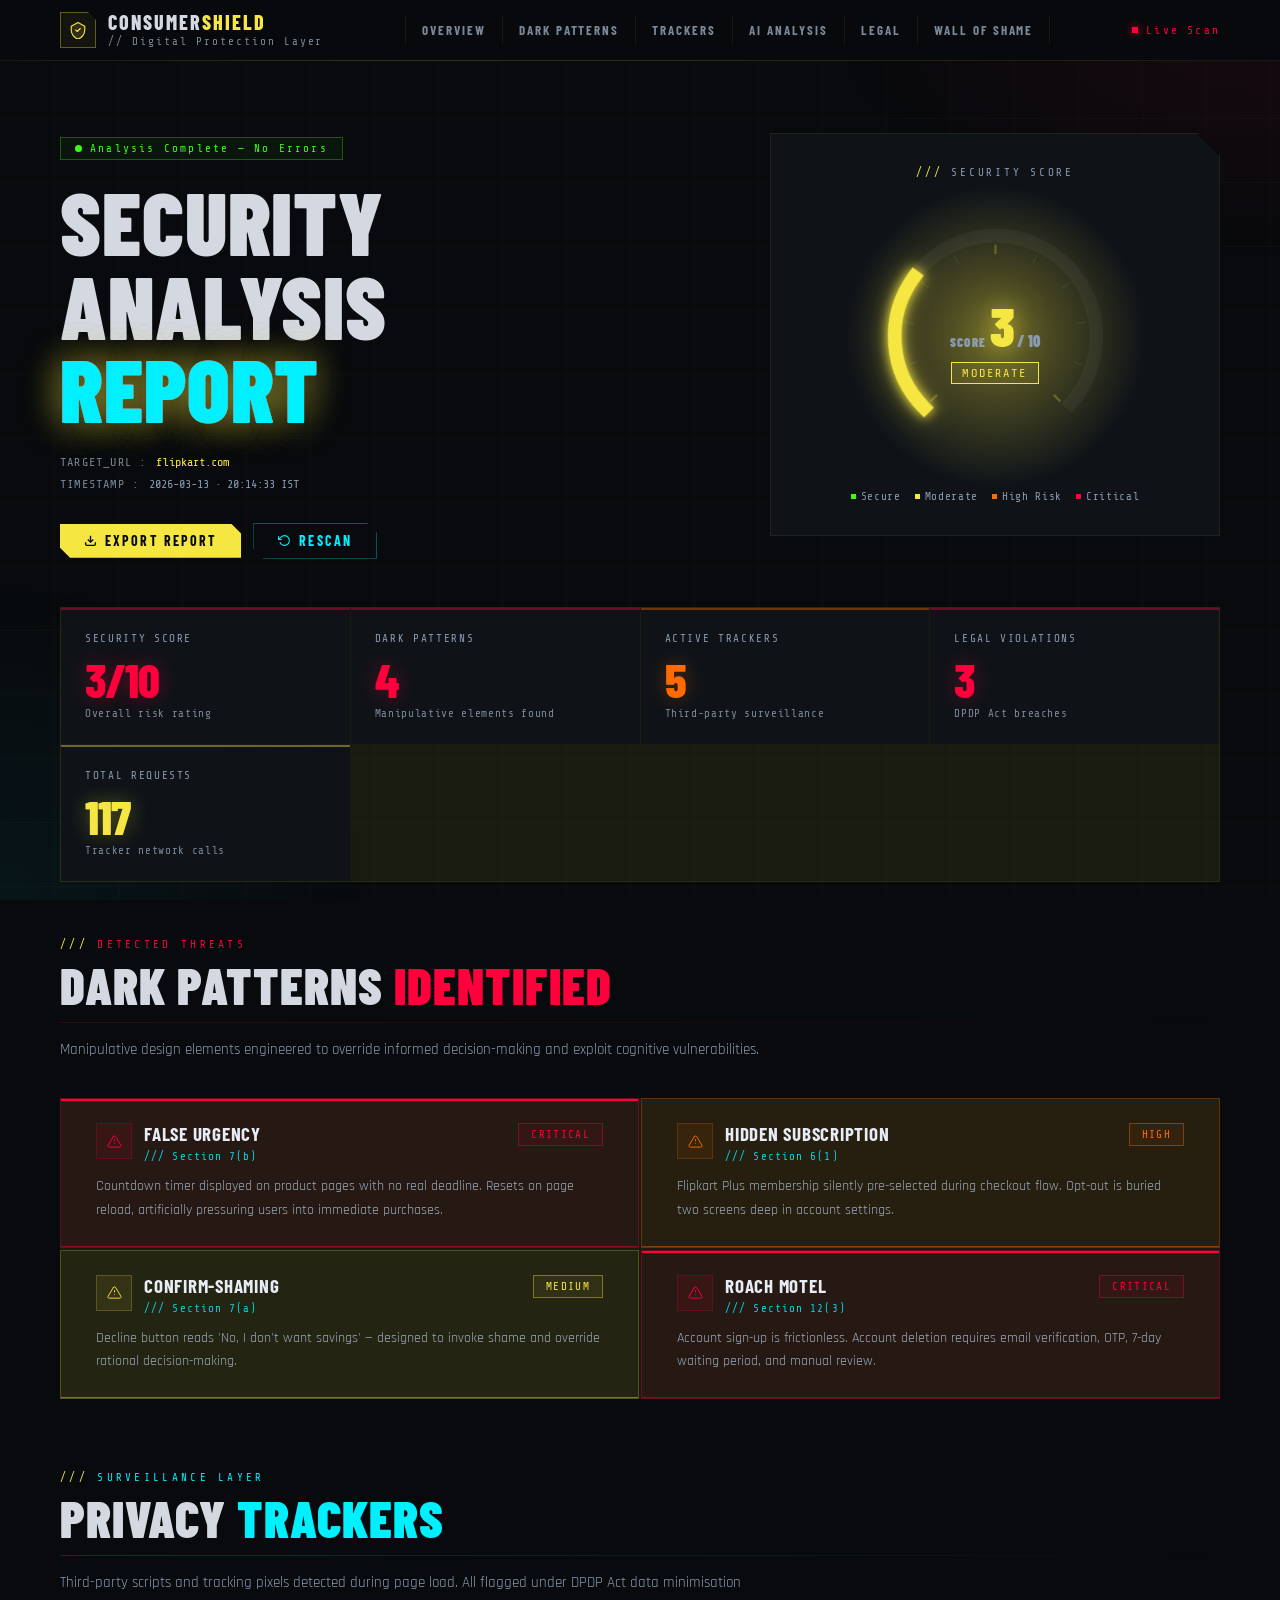
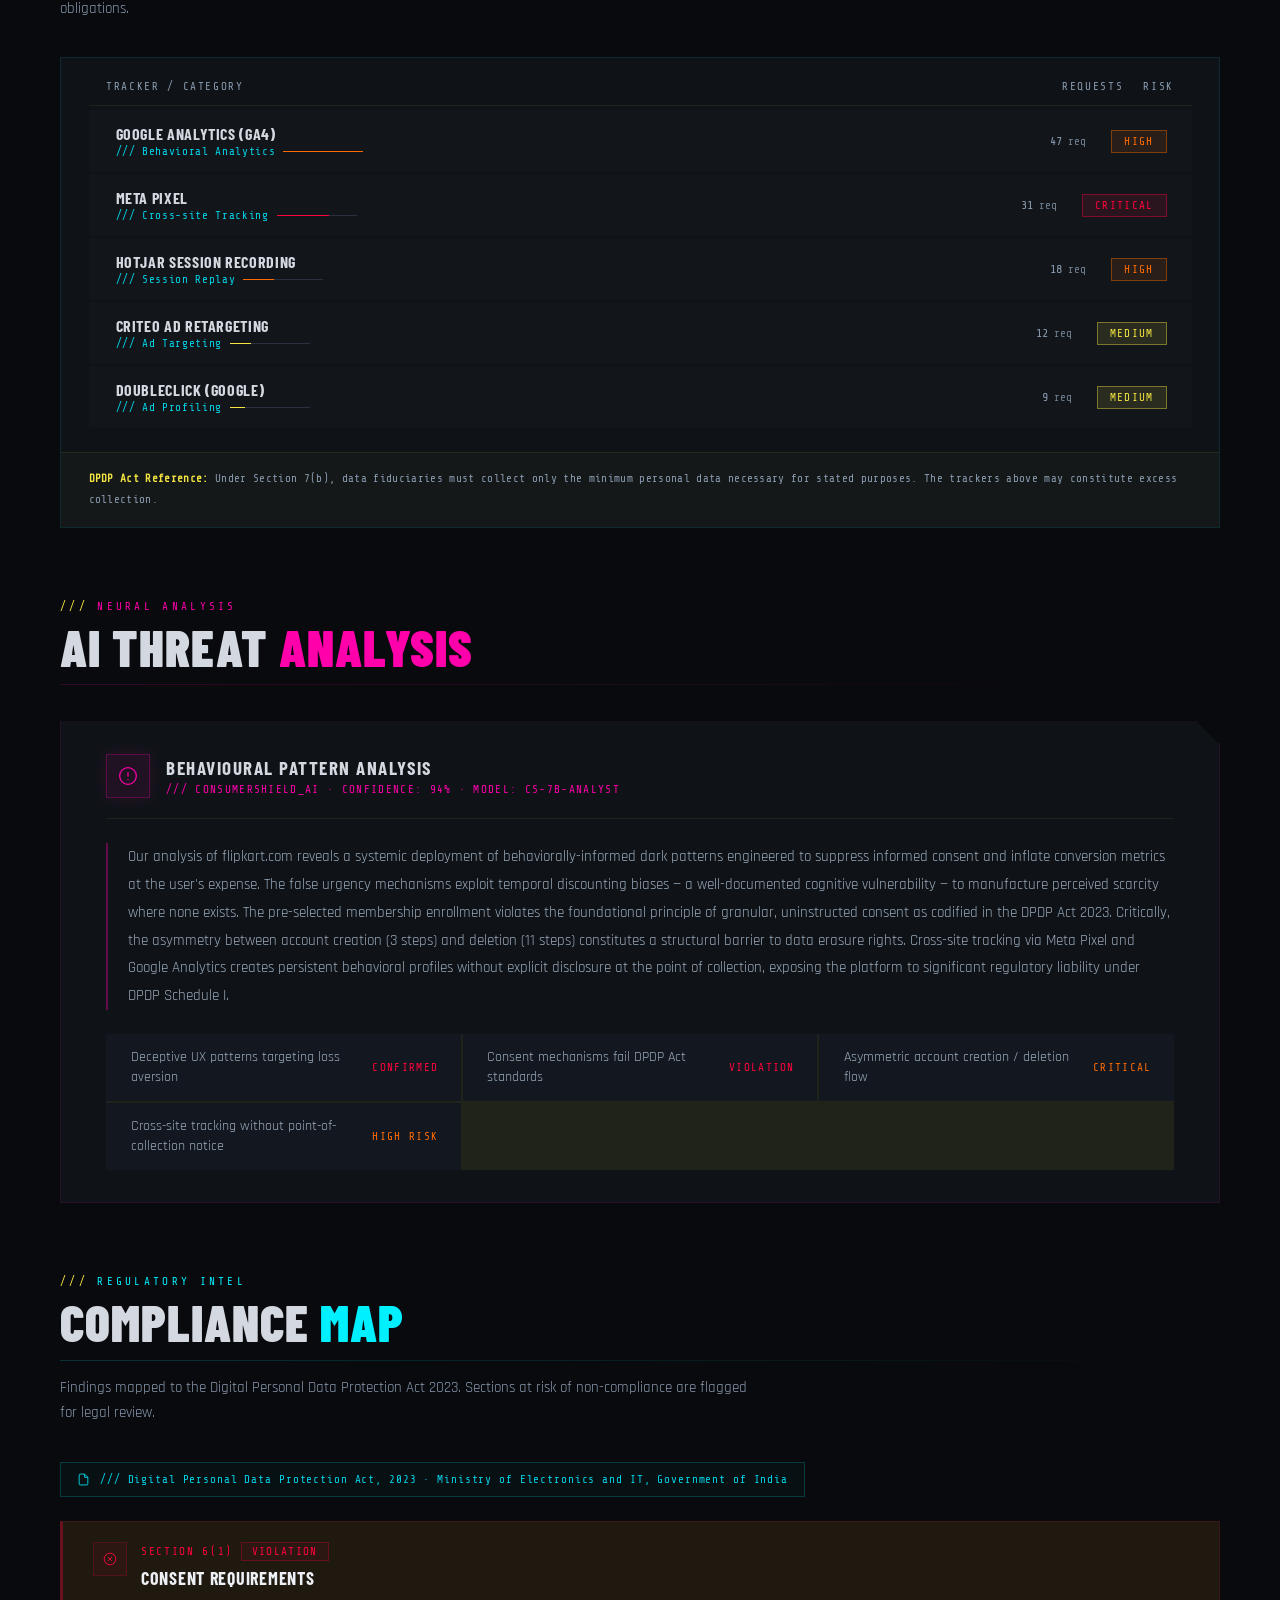
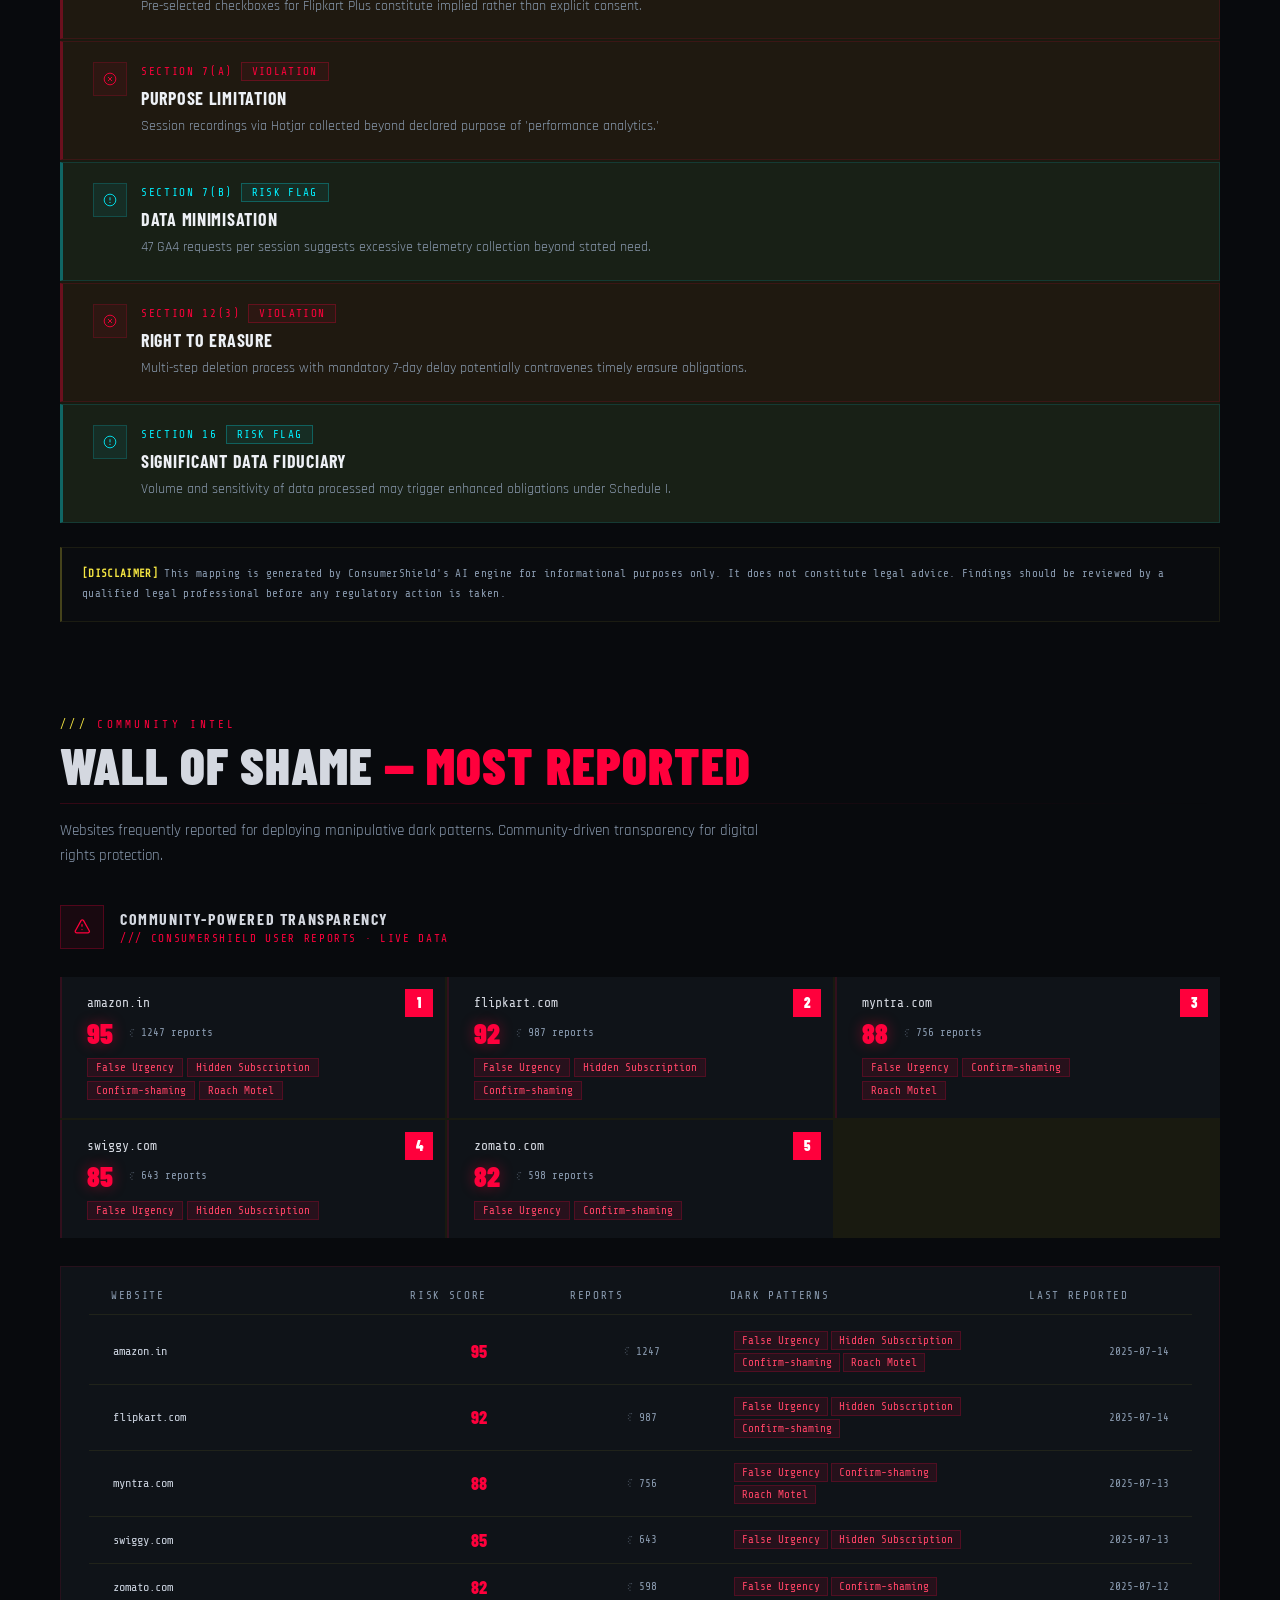
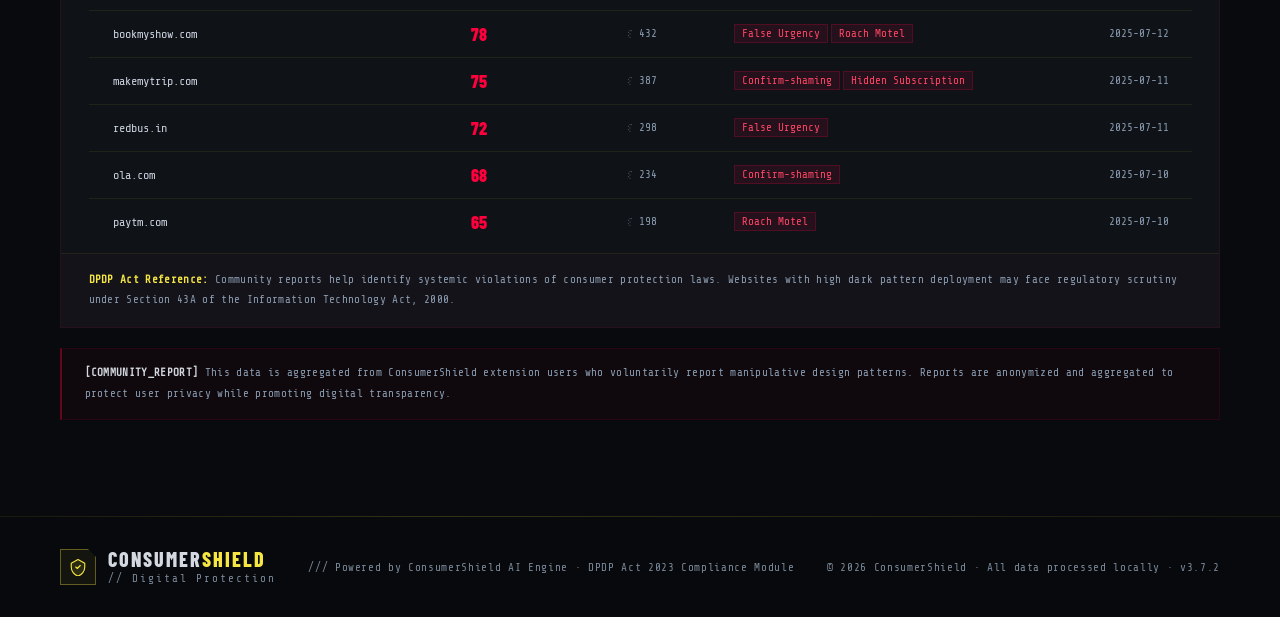
==== commit 4d326a63: "Apply report branch landing frontend to main" ====
--- a/index.html
+++ b/index.html
@@ -5,615 +5,550 @@
   <meta name="viewport" content="width=device-width, initial-scale=1.0" />
   <title>ConsumerShield — Security Analysis Report</title>
   <link rel="preconnect" href="https://fonts.googleapis.com" />
-  <link href="https://fonts.googleapis.com/css2?family=Exo+2:wght@300;400;600;700;800&family=JetBrains+Mono:wght@300;400;500&display=swap" rel="stylesheet" />
+  <link href="https://fonts.googleapis.com/css2?family=Barlow+Condensed:ital,wght@0,300;0,400;0,600;0,700;0,800;0,900;1,700&family=Share+Tech+Mono&family=Rajdhani:wght@400;500;600;700&display=swap" rel="stylesheet" />
   <style>
-    /* ── Reset & Base ─────────────────────────────────────────── */
     *, *::before, *::after { box-sizing: border-box; margin: 0; padding: 0; }
 
     :root {
-      --bg:        #0B0E14;
-      --card:      #151A23;
-      --cyan:      #26A69A;
-      --violet:    #7B1FA2;
-      --blue:      #1976D2;
-      --red:       #D32F2F;
-      --orange:    #F57C00;
-      --yellow:    #FBC02D;
-      --text:      #E6EDF3;
-      --muted:     #8F9BB3;
-    }
-
-    html { scroll-behavior: smooth; }
-
+      --bg:       #080A0D;
+      --bg2:      #0D1017;
+      --card:     #0F1318;
+      --card2:    #131820;
+      --border:   rgba(245,230,66,.07);
+      --yellow:   #F5E642;
+      --cyan:     #00F0FF;
+      --red:      #FF003C;
+      --orange:   #FF6B00;
+      --green:    #39FF14;
+      --magenta:  #FF00AA;
+      --text:     #D4D8E0;
+      --muted:    #7A8898;
+      --muted2:   #2A3040;
+    }
+
+    html { font-size: 20px; scroll-behavior: smooth; }
     body {
       background: var(--bg);
       color: var(--text);
-      font-family: 'JetBrains Mono', monospace;
+      font-family: 'Rajdhani', sans-serif;
       overflow-x: hidden;
       min-height: 100vh;
-    }
-
-    ::-webkit-scrollbar { width: 4px; }
+      cursor: crosshair;
+    }
+
+    ::-webkit-scrollbar { width: 3px; }
     ::-webkit-scrollbar-track { background: transparent; }
-    ::-webkit-scrollbar-thumb { background: rgba(0,242,255,.25); border-radius: 4px; }
-
-    /* ── Keyframes ────────────────────────────────────────────── */
-    @keyframes pulse-glow  { 0%,100%{opacity:.6;transform:scale(1)}  50%{opacity:1;transform:scale(1.04)} }
-    @keyframes critical-pulse { 0%,100%{box-shadow: 0 0 20px rgba(255,0,92,.3)} 50%{box-shadow: 0 0 40px rgba(255,0,92,.6), 0 0 60px rgba(255,0,92,.4)} }
-    @keyframes card-pulse  { 0%,100%{opacity:.3;box-shadow:none}       50%{opacity:.7;box-shadow:0 0 20px rgba(255,0,92,.25)} }
-    @keyframes blink       { 0%,100%{opacity:1}                        50%{opacity:.15} }
-    @keyframes fade-up     { from{opacity:0;transform:translateY(24px)} to{opacity:1;transform:translateY(0)} }
-    @keyframes spin        { from{transform:rotate(0deg)} to{transform:rotate(360deg)} }
-    @keyframes bar-grow    { from{width:0} to{width:var(--bar-w)} }
-
-    /* ── Cyber grid background ────────────────────────────────── */
-    #cyber-grid {
-      position: fixed; inset: 0;
-      pointer-events: none; z-index: 0; overflow: hidden;
-    }
-    #cyber-grid::before {
+    ::-webkit-scrollbar-thumb { background: var(--yellow); }
+
+    /* Keyframes */
+    @keyframes blink      { 0%,100%{opacity:1} 50%{opacity:0} }
+    @keyframes flicker    { 0%,100%{opacity:1} 91%{opacity:1} 92%{opacity:.5} 93%{opacity:1} 96%{opacity:.8} 97%{opacity:1} }
+    @keyframes fade-up    { from{opacity:0;transform:translateY(20px)} to{opacity:1;transform:translateY(0)} }
+    @keyframes spin       { from{transform:rotate(0deg)} to{transform:rotate(360deg)} }
+    @keyframes scanline   { 0%{top:-2px} 100%{top:100vh} }
+    @keyframes glitch1    { 0%,89%,100%{clip-path:inset(0 0 100% 0);transform:translate(0)} 90%{clip-path:inset(15% 0 55% 0);transform:translate(-3px,0)} 92%{clip-path:inset(60% 0 10% 0);transform:translate(3px,0)} 94%{clip-path:inset(30% 0 40% 0);transform:translate(0)} }
+    @keyframes glitch2    { 0%,89%,100%{clip-path:inset(0 0 100% 0);transform:translate(0)} 90%{clip-path:inset(50% 0 20% 0);transform:translate(3px,0)} 92%{clip-path:inset(20% 0 60% 0);transform:translate(-2px,0)} 94%{clip-path:inset(75% 0 5% 0);transform:translate(1px,0)} }
+    @keyframes pulse-red  { 0%,100%{box-shadow:0 0 10px rgba(255,0,60,.3)} 50%{box-shadow:0 0 28px rgba(255,0,60,.8),0 0 50px rgba(255,0,60,.3)} }
+    @keyframes pulse-yel  { 0%,100%{opacity:.4} 50%{opacity:.9} }
+    @keyframes noise-drift{ 0%{transform:translate(0,0)} 25%{transform:translate(-1px,-1px)} 50%{transform:translate(1px,0)} 75%{transform:translate(0,1px)} 100%{transform:translate(-1px,0)} }
+
+    /* Background */
+    #bg-layer {
+      position: fixed; inset: 0; z-index: 0; pointer-events: none; overflow: hidden;
+    }
+    #bg-layer::before {
       content: '';
-      position: absolute; inset: 0;
+      position: absolute; inset: -10px;
       background-image:
-        linear-gradient(rgba(0,242,255,.025) 1px, transparent 1px),
-        linear-gradient(90deg, rgba(0,242,255,.025) 1px, transparent 1px);
-      background-size: 48px 48px;
-    }
-    #cyber-grid::after {
+        linear-gradient(rgba(245,230,66,.025) 1px, transparent 1px),
+        linear-gradient(90deg, rgba(245,230,66,.025) 1px, transparent 1px);
+      background-size: 64px 64px;
+      animation: noise-drift 10s linear infinite;
+    }
+    #bg-layer::after {
       content: '';
       position: absolute; inset: 0;
       background:
-        radial-gradient(ellipse at top right,    rgba(112,0,255,.08) 0%, transparent 55%),
-        radial-gradient(ellipse at bottom left,  rgba(0,242,255,.06) 0%, transparent 55%),
-        repeating-linear-gradient(0deg, transparent, transparent 3px, rgba(0,0,0,.06) 3px, rgba(0,0,0,.06) 4px);
-    }
-
-    /* ── Navigation ───────────────────────────────────────────── */
+        radial-gradient(ellipse 55% 45% at 100% 0%, rgba(255,0,60,.07) 0%, transparent 65%),
+        radial-gradient(ellipse 45% 55% at 0% 100%, rgba(0,240,255,.05) 0%, transparent 65%);
+    }
+    .scanline-sweep {
+      position: absolute; left: 0; right: 0; height: 2px;
+      background: linear-gradient(transparent, rgba(245,230,66,.03), transparent);
+      animation: scanline 9s linear infinite;
+    }
+
+    /* Navigation */
     nav#main-nav {
       position: sticky; top: 0; z-index: 100;
-      background: rgba(11,14,20,.88);
-      backdrop-filter: blur(20px);
-      border-bottom: 1px solid rgba(255,255,255,.05);
-      padding: 0 40px;
+      background: rgba(8,10,13,.96);
+      border-bottom: 1px solid var(--border);
+      padding: 0 60px;
+    }
+    nav#main-nav::after {
+      content: '';
+      position: absolute; bottom: -1px; left: 0; right: 0; height: 1px;
+      background: linear-gradient(90deg, transparent 0%, var(--yellow) 30%, transparent 100%);
+      opacity: .12;
     }
     .nav-inner {
-      max-width: 1160px; margin: 0 auto;
+      max-width: 1500px; margin: 0 auto;
       display: flex; align-items: center; justify-content: space-between;
-      height: 64px;
-    }
-    .nav-links { display: flex; align-items: center; gap: 32px; }
+      height: 60px;
+    }
+    .nav-links { display: flex; align-items: center; }
     .nav-links a {
-      font-size: 12px; color: var(--muted); text-decoration: none;
-      letter-spacing: .1em; padding: 6px 2px;
-      border-bottom: 1px solid transparent;
-      transition: color .2s, border-color .2s;
-    }
-    .nav-links a:hover, .nav-links a:focus-visible {
-      color: var(--cyan); border-bottom-color: rgba(0,242,255,.4);
-      outline: none;
-    }
+      font-family: 'Barlow Condensed', sans-serif;
+      font-size: 0.65rem; font-weight: 700;
+      color: #7A8898; text-decoration: none;
+      letter-spacing: .15em; text-transform: uppercase;
+      padding: 0.3rem 0.8rem;
+      border-right: 1px solid var(--border);
+      transition: color .12s, background .12s;
+    }
+    .nav-links a:first-child { border-left: 1px solid var(--border); }
+    .nav-links a:hover { color: var(--yellow); background: rgba(245,230,66,.04); }
     .live-badge {
-      display: flex; align-items: center; gap: 8px;
-      font-size: 10px; color: var(--red);
-      letter-spacing: .25em; text-transform: uppercase; font-weight: 600;
+      display: flex; align-items: center; gap: 0.4rem;
+      font-family: 'Share Tech Mono', monospace;
+      font-size: 0.55rem; color: var(--red); letter-spacing: .2em;
     }
     .live-dot {
-      width: 6px; height: 6px; border-radius: 50%;
+      width: 0.3rem; height: 0.3rem;
       background: var(--red); box-shadow: 0 0 8px var(--red);
-      animation: blink 1.4s ease infinite;
-    }
-
-    /* ── Logo ─────────────────────────────────────────────────── */
-    .logo { display: flex; align-items: center; gap: 10px; text-decoration: none; }
+      animation: blink 1s step-end infinite;
+    }
+
+    /* Logo */
+    .logo { display: flex; align-items: center; gap: 0.6rem; text-decoration: none; }
     .logo-icon {
-      width: 38px; height: 38px; border-radius: 10px; flex-shrink: 0;
-      background: linear-gradient(135deg, rgba(0,242,255,.15), rgba(112,0,255,.15));
-      border: 1px solid rgba(0,242,255,.3);
+      width: 1.8rem; height: 1.8rem; flex-shrink: 0;
+      border: 1px solid rgba(245,230,66,.35);
       display: flex; align-items: center; justify-content: center;
-      box-shadow: 0 0 16px rgba(0,242,255,.15);
+      background: rgba(245,230,66,.05);
+      clip-path: polygon(0 0, calc(100% - 8px) 0, 100% 8px, 100% 100%, 0 100%);
     }
     .logo-text-main {
-      font-family: 'Exo 2', sans-serif; font-weight: 800;
-      font-size: 17px; letter-spacing: .06em; color: var(--text); line-height: 1;
-    }
-    .logo-text-main span { color: var(--cyan); }
+      font-family: 'Barlow Condensed', sans-serif; font-weight: 800;
+      font-size: 1rem; letter-spacing: .1em; text-transform: uppercase;
+      color: var(--text); line-height: 1;
+    }
+    .logo-text-main span { color: var(--yellow); }
     .logo-text-sub {
-      font-size: 9px; letter-spacing: .25em; color: var(--muted);
-      text-transform: uppercase; margin-top: 2px;
-    }
-
-    /* ── Layout containers ────────────────────────────────────── */
+      font-family: 'Share Tech Mono', monospace;
+      font-size: 0.55rem; letter-spacing: .18em; color: #7A8898; margin-top: 0.15rem;
+    }
+
+    /* Layout */
     .page-wrap { position: relative; z-index: 1; }
-    .container { max-width: 1160px; margin: 0 auto; padding: 0 40px; }
-
-    /* ── Hero ─────────────────────────────────────────────────── */
-    #overview { padding: 80px 40px 60px; }
+    .container  { max-width: 1500px; margin: 0 auto; padding: 0 3rem; }
+
+    /* Hero */
+    #overview { padding: 3.6rem 3rem 2.8rem; }
     .hero-row {
       display: flex; align-items: flex-start;
-      justify-content: space-between; gap: 40px;
-      flex-wrap: wrap; margin-bottom: 56px;
-    }
-    .hero-left { 
-      flex: 1; 
-      min-width: 280px; 
-      flex-basis: 400px;
-      animation: fade-up .8s ease .1s both; 
-    }
-    .hero-right { 
-      flex-shrink: 0; 
-      width: 360px; 
-      max-width: 100%;
-      animation: fade-up .8s ease .25s both; 
-    }
+      justify-content: space-between; gap: 3rem;
+      flex-wrap: wrap; margin-bottom: 2.4rem;
+      max-width: 1500px; margin-left: auto; margin-right: auto;
+    }
+    .hero-left  { flex:1; min-width:375px; flex-basis:550px; animation: fade-up .5s ease both; }
+    .hero-right { flex-shrink:0; width:22.5rem; max-width:100%; animation: fade-up .5s .15s ease both; }
 
     .analysis-badge {
-      display: inline-flex; align-items: center; gap: 8px;
-      padding: 5px 14px; border-radius: 20px; margin-bottom: 24px;
-      background: rgba(0,242,255,.06); border: 1px solid rgba(0,242,255,.2);
-      font-size: 10px; color: var(--cyan);
-      letter-spacing: .3em; text-transform: uppercase; font-weight: 600;
+      display: inline-flex; align-items: center; gap: 0.4rem;
+      padding: 0.2rem 0.7rem; margin-bottom: 1rem;
+      border: 1px solid rgba(57,255,20,.3);
+      background: rgba(57,255,20,.05);
+      font-family: 'Share Tech Mono', monospace;
+      font-size: 0.55rem; color: var(--green); letter-spacing: .2em;
     }
     .hero-title-1 {
-      font-family: 'Exo 2', sans-serif; font-weight: 800;
-      font-size: clamp(36px,5vw,58px); line-height: 1.05;
-      letter-spacing: -.03em; color: var(--text); margin-bottom: 8px;
+      font-family: 'Barlow Condensed', sans-serif; font-weight: 900;
+      font-size: clamp(2.6rem,7vw,4.4rem); line-height: .95;
+      color: var(--text); text-transform: uppercase; letter-spacing: .01em;
     }
     .hero-title-2 {
-      font-family: 'Exo 2', sans-serif; font-weight: 800;
-      font-size: clamp(36px,5vw,58px); line-height: 1.05;
-      letter-spacing: -.03em; margin-bottom: 28px;
-      background: linear-gradient(135deg, var(--cyan) 0%, var(--violet) 100%);
-      -webkit-background-clip: text; -webkit-text-fill-color: transparent;
-      background-clip: text;
-    }
-    .meta-row { display: flex; align-items: center; gap: 10px; }
-    .meta-label { font-size: 13px; color: var(--muted); }
-    .meta-value { font-size: 13px; color: var(--cyan); font-weight: 600; }
-    .meta-time  { font-size: 13px; color: var(--muted); }
-    .meta-block { display: flex; flex-direction: column; gap: 10px; margin-bottom: 36px; }
-
-    /* ── Buttons ──────────────────────────────────────────────── */
-    .btn-group { display: flex; gap: 12px; flex-wrap: wrap; align-items: center; }
+      font-family: 'Barlow Condensed', sans-serif; font-weight: 900;
+      font-size: clamp(2.6rem,7vw,4.4rem); line-height: .95;
+      color: var(--yellow); text-transform: uppercase; letter-spacing: .01em;
+      text-shadow: 0 0 40px rgba(245,230,66,.25);
+      position: relative; display: inline-block;
+      animation: flicker 7s ease-in-out infinite;
+    }
+    .hero-title-2::before,
+    .hero-title-2::after {
+      content: attr(data-text);
+      position: absolute; top:0; left:0;
+      font-family: 'Barlow Condensed', sans-serif; font-weight: 900;
+      font-size: inherit; line-height: inherit; text-transform: uppercase;
+    }
+    .hero-title-2::before { color: var(--red);  animation: glitch1 5s ease-in-out infinite; animation-delay:2s; }
+    .hero-title-2::after  { color: var(--cyan); animation: glitch2 5s ease-in-out infinite; animation-delay:3s; }
+
+    .meta-block { display:flex; flex-direction:column; gap:0.4rem; margin:1.2rem 0 1.6rem; }
+    .meta-row   { display:flex; align-items:center; gap:0.5rem; }
+    .meta-label { font-family:'Share Tech Mono',monospace; font-size:0.6rem; color:#7A8898; letter-spacing:.1em; }
+    .meta-value { font-family:'Share Tech Mono',monospace; font-size:0.6rem; color:var(--yellow); }
+    .meta-time  { font-family:'Share Tech Mono',monospace; font-size:0.6rem; color:#8A9BB0; }
+
+    /* Buttons */
+    .btn-group { display:flex; gap:0.6rem; flex-wrap:wrap; align-items:center; }
     .btn {
-      display: inline-flex; align-items: center; justify-content: center;
-      gap: 8px; padding: 11px 24px; border-radius: 10px;
-      font-family: 'Exo 2', sans-serif; font-size: 13px; font-weight: 700;
-      letter-spacing: .08em; text-transform: uppercase;
-      border: none; cursor: pointer; line-height: 1;
-      white-space: nowrap; user-select: none;
-      transition: transform .18s ease, box-shadow .18s ease, background .18s ease, opacity .18s ease;
-    }
-    .btn:focus-visible { outline: 2px solid var(--cyan); outline-offset: 3px; }
-    .btn:disabled { opacity: .5; cursor: not-allowed; }
+      display:inline-flex; align-items:center; justify-content:center;
+      gap:0.4rem; padding:0.5rem 1.2rem;
+      font-family:'Barlow Condensed',sans-serif; font-size:0.7rem; font-weight:700;
+      letter-spacing:.15em; text-transform:uppercase;
+      border:none; cursor:crosshair; line-height:1;
+      white-space:nowrap; user-select:none;
+      transition:all .12s ease;
+      clip-path:polygon(0 0,calc(100% - 10px) 0,100% 10px,100% 100%,10px 100%,0 calc(100% - 10px));
+    }
+    .btn:focus-visible { outline:1px solid var(--yellow); outline-offset:2px; }
+    .btn:disabled { opacity:.4; cursor:not-allowed; }
     .btn-primary {
-      background: linear-gradient(135deg, #7B1FA2, #4A148C);
-      color: #fff;
-      box-shadow: 0 4px 20px rgba(112,0,255,.3);
-    }
-    .btn-primary:hover:not(:disabled) {
-      background: linear-gradient(135deg, #8A1FFF, #5500DD);
-      box-shadow: 0 6px 28px rgba(112,0,255,.5);
-      transform: translateY(-2px);
-    }
-    .btn-primary:active:not(:disabled) { transform: translateY(1px) scale(.98); box-shadow: 0 2px 12px rgba(112,0,255,.3); }
+      background:var(--yellow); color:#080A0D;
+      box-shadow:0 0 20px rgba(245,230,66,.2);
+    }
+    .btn-primary:hover:not(:disabled) { background:#fff; box-shadow:0 0 36px rgba(245,230,66,.5); transform:translateY(-1px); }
+    .btn-primary:active:not(:disabled){ transform:translateY(1px); }
     .btn-outline {
-      background: transparent; color: var(--cyan);
-      border: 1px solid rgba(0,242,255,.35);
-      box-shadow: 0 0 16px rgba(0,242,255,.08);
+      background:transparent; color:var(--cyan);
+      border:1px solid rgba(0,240,255,.35);
     }
     .btn-outline:hover:not(:disabled) {
-      background: rgba(0,242,255,.08);
-      box-shadow: 0 0 24px rgba(0,242,255,.18), inset 0 0 12px rgba(0,242,255,.06);
-      transform: translateY(-2px);
-    }
-    .btn-outline:active:not(:disabled) { transform: translateY(1px) scale(.98); }
-    .btn svg.spin { animation: spin 1s linear infinite; }
-
-    /* ── Stat tiles ───────────────────────────────────────────── */
+      background:rgba(0,240,255,.07);
+      border-color:var(--cyan);
+      box-shadow:0 0 18px rgba(0,240,255,.2);
+      transform:translateY(-1px);
+    }
+    .btn svg.spin { animation:spin 1s linear infinite; }
+
+    /* Stat grid */
     .stat-grid {
-      display: grid;
-      grid-template-columns: repeat(auto-fit, minmax(200px, 1fr));
-      gap: 16px;
+      display:grid;
+      grid-template-columns:repeat(auto-fit,minmax(250px,1fr));
+      gap:1px; background:var(--border);
+      border:1px solid var(--border);
     }
     .stat-tile {
-      padding: 22px 24px; border-radius: 14px;
-      background: var(--card); border: 1px solid rgba(255,255,255,.05);
-      box-shadow: 0 4px 24px rgba(0,0,0,.3);
-      transition: border-color .25s, transform .25s, box-shadow .25s;
-    }
-    .stat-tile:hover {
-      border-color: rgba(0,242,255,.2);
-      transform: translateY(-2px);
-      box-shadow: 0 8px 32px rgba(0,0,0,.4);
-    }
-    .stat-top  { display: flex; align-items: flex-start; justify-content: space-between; margin-bottom: 12px; }
-    .stat-label{ font-size: 11px; color: var(--muted); letter-spacing: .1em; text-transform: uppercase; }
-    .stat-icon { font-size: 16px; opacity: .7; }
-    .stat-val  { font-family: 'Exo 2', sans-serif; font-size: 36px; font-weight: 800; line-height: 1; margin-bottom: 6px; }
-    .stat-sub  { font-size: 11px; color: var(--muted); }
-
-    /* ── Glass card ───────────────────────────────────────────── */
-    .glass-card {
-      background: var(--card);
-      border: 1px solid rgba(255,255,255,.06);
-      border-radius: 18px;
-      backdrop-filter: blur(12px);
-      position: relative; overflow: hidden;
-      box-shadow: 0 8px 40px rgba(0,0,0,.4);
-    }
-
-    /* ── Score gauge card ─────────────────────────────────────── */
-    .gauge-card { 
-      padding: 32px 40px; 
-      text-align: center; 
-      border-color: rgba(0,242,255,.13); 
-      box-shadow: 0 0 0 1px rgba(0,242,255,.07), 0 8px 40px rgba(0,0,0,.4);
-      overflow: hidden;
-    }
-    .gauge-label { font-size: 10px; letter-spacing: .35em; color: var(--muted); text-transform: uppercase; margin-bottom: 24px; }
-    .gauge-wrap  { 
-      position: relative; 
-      width: 240px; 
-      height: 240px; 
-      margin: 0 auto;
-      overflow: visible;
-    }
-    .gauge-glow  {
-      position: absolute; inset: -8px; border-radius: 50%;
-      animation: pulse-glow 3s ease-in-out infinite;
-    }
-    #gauge-svg { transform: rotate(-225deg); position: relative; z-index: 1; display: block; }
+      padding:1.2rem; background:var(--card);
+      position:relative; overflow:hidden;
+      transition:background .2s;
+    }
+    .stat-tile:hover { background:var(--card2); }
+    .stat-tile::before {
+      content:''; position:absolute; top:0; left:0; right:0; height:2px;
+    }
+    .stat-top   { display:flex; align-items:flex-start; justify-content:space-between; margin-bottom:0.5rem; }
+    .stat-label { font-family:'Share Tech Mono',monospace; font-size:0.55rem; color:#8A9BB0; letter-spacing:.15em; text-transform:uppercase; }
+    .stat-icon  { font-size:0.7rem; opacity:.4; }
+    .stat-val   { font-family:'Barlow Condensed',sans-serif; font-size:2.4rem; font-weight:800; line-height:1; margin-bottom:0.2rem; letter-spacing:-.02em; }
+    .stat-sub   { font-family:'Share Tech Mono',monospace; font-size:0.55rem; color:#7A8898; letter-spacing:.06em; }
+
+    /* Base card */
+    .cp-card {
+      background:var(--card); border:1px solid var(--border);
+      position:relative; overflow:hidden;
+    }
+    .cp-card.cut-tr { clip-path:polygon(0 0,calc(100% - 22px) 0,100% 22px,100% 100%,0 100%); }
+    .cp-card.cut-tr::after {
+      content:''; position:absolute; top:0; right:0;
+      border-style:solid; border-width:0 22px 22px 0;
+      border-color:transparent var(--bg) transparent transparent;
+      pointer-events:none; z-index:2;
+    }
+
+    /* Gauge */
+    .gauge-card { padding:1.6rem 2.25rem; text-align:center; }
+    .gauge-label {
+      font-family:'Share Tech Mono',monospace;
+      font-size:0.55rem; letter-spacing:.25em; color:#8A9BB0;
+      text-transform:uppercase; margin-bottom:1rem;
+    }
+    .gauge-label::before { content:'/// '; color:var(--yellow); }
+    .gauge-wrap  { position:relative; width:13.75rem; height:13.75rem; margin:0 auto; overflow:visible; }
+    .gauge-glow  { position:absolute; inset:-0.7rem; border-radius:50%; animation:pulse-yel 3s ease-in-out infinite; pointer-events:none; }
+    #gauge-svg   { transform:rotate(-225deg); position:relative; z-index:1; display:block; }
     .gauge-center {
-      position: absolute; inset: 0;
-      display: flex; flex-direction: column;
-      align-items: center; justify-content: center;
-      padding-top: 8px;
+      position:absolute; inset:0;
+      display:flex; flex-direction:column; align-items:center; justify-content:center; padding-top:0.5rem;
     }
     .gauge-score-display {
-      display: flex; align-items: baseline; justify-content: center; gap: 2px;
-      font-family: 'Exo 2', sans-serif; font-weight: 800;
-      font-size: 24px; line-height: 1;
-      margin-bottom: 4px;
-    }
-    .gauge-score-label {
-      font-size: 14px; color: var(--muted);
-      margin-right: 2px;
-    }
-    .gauge-score {
-      font-size: 32px;
-    }
-    .gauge-denom { 
-      font-size: 12px; color: var(--muted); 
-      letter-spacing: .1em; margin-left: 1px;
-    }
-    .gauge-risk-label {
-      margin-top: 6px; font-size: 8px; font-weight: 700;
-      letter-spacing: .15em; text-transform: uppercase;
-      padding: 2px 6px; border-radius: 10px; opacity: .9;
-      display: inline-block;
-      min-width: 60px;
-      max-width: 120px;
-      text-align: center;
-      white-space: nowrap;
-      overflow: hidden;
-      text-overflow: ellipsis;
-    }
-    .gauge-legend { display: flex; gap: 20px; justify-content: center; margin-top: 16px; }
-    .legend-item { display: flex; align-items: center; gap: 6px; }
-    .legend-dot  { width: 6px; height: 6px; border-radius: 50%; flex-shrink: 0; }
-    .legend-text { font-size: 10px; color: var(--muted); letter-spacing: .1em; }
-
-    /* ── Sections ─────────────────────────────────────────────── */
-    .section-wrap { max-width: 1160px; margin: 0 auto; padding: 0 40px; }
-    .content-section { padding-bottom: 72px; opacity: 0; transform: translateY(32px); transition: opacity .7s ease, transform .7s ease; }
-    .content-section.visible { opacity: 1; transform: none; }
-    .last-section { padding-bottom: 96px; }
-
+      font-family:'Barlow Condensed',sans-serif; font-weight:900;
+      display:flex; align-items:baseline; gap:0.1rem; line-height:1; margin-bottom:0.2rem;
+    }
+    .gauge-score-label { font-size:0.65rem; color:#8A9BB0; letter-spacing:.1em; margin-right:0.1rem; }
+    .gauge-score       { font-size:2.7rem; }
+    .gauge-denom       { font-size:0.8rem; color:#8A9BB0; }
+    .gauge-risk-label  {
+      margin-top:0.25rem;
+      font-family:'Share Tech Mono',monospace;
+      font-size:0.6rem; letter-spacing:.18em; text-transform:uppercase;
+      padding:0.15rem 0.5rem; border:1px solid; display:inline-block;
+    }
+    .gauge-legend { display:flex; gap:0.7rem; justify-content:center; margin-top:0.8rem; }
+    .legend-item  { display:flex; align-items:center; gap:0.25rem; }
+    .legend-dot   { width:0.25rem; height:0.25rem; flex-shrink:0; }
+    .legend-text  { font-family:'Share Tech Mono',monospace; font-size:0.55rem; color:#8A9BB0; letter-spacing:.06em; }
+
+    /* Sections */
+    .section-wrap { max-width:1500px; margin:0 auto; padding:0 3rem; }
+    .content-section { padding-bottom:3.6rem; opacity:0; transform:translateY(1.2rem); transition:opacity .6s ease,transform .6s ease; }
+    .content-section.visible { opacity:1; transform:none; }
+    .last-section { padding-bottom:4.8rem; }
+    .content-section{
+  scroll-margin-top:100px;
+}
+    .section-header { margin-bottom:1.8rem; }
     .section-eyebrow {
-      font-size: 10px; letter-spacing: .4em; text-transform: uppercase;
-      font-weight: 600; margin-bottom: 12px;
-    }
+      font-family:'Share Tech Mono',monospace;
+      font-size:0.55rem; letter-spacing:.3em; text-transform:uppercase; margin-bottom:0.4rem;
+    }
+    .section-eyebrow::before { content:'/// '; color:var(--yellow); }
     .section-title {
-      font-family: 'Exo 2', sans-serif; font-weight: 800;
-      font-size: clamp(26px,3.5vw,36px); line-height: 1.15;
-      color: var(--text); letter-spacing: -.02em; margin-bottom: 0;
+      font-family:'Barlow Condensed',sans-serif; font-weight:900;
+      font-size:clamp(1.6rem,4vw,2.6rem); line-height:1;
+      color:var(--text); letter-spacing:.02em; text-transform:uppercase;
     }
     .section-subtitle {
-      font-size: 14px; color: var(--muted); line-height: 1.7;
-      max-width: 520px; margin-top: 14px;
-    }
-    .section-header { margin-bottom: 40px; }
-
-    /* ── Dark pattern cards ───────────────────────────────────── */
+      font-size:0.75rem; color:#8A9BB0; line-height:1.7;
+      max-width:700px; margin-top:0.5rem; font-family:'Rajdhani',sans-serif;
+    }
+    .cp-divider {
+      height:1px; margin:0.6rem 0 0.7rem;
+      background:linear-gradient(90deg,var(--yellow),transparent); opacity:.18;
+    }
+
+    /* Dark patterns */
     .dark-grid {
-      display: grid;
-      grid-template-columns: repeat(auto-fit, minmax(440px, 1fr));
-      gap: 20px;
+      display:grid; grid-template-columns:repeat(auto-fit,minmax(28.75rem,1fr));
+      gap:2px; background:var(--border);
     }
     .dp-card {
-      border-radius: 14px; padding: 24px 28px;
-      position: relative; overflow: hidden;
-      opacity: 0; transform: translateY(28px);
-      transition: opacity .6s ease, transform .6s ease;
-    }
-    .dp-card.visible { opacity: 1; transform: translateY(0); }
+      padding:1.2rem 1.75rem; background:var(--card);
+      position:relative; overflow:hidden;
+      opacity:0; transform:translateY(1rem);
+      transition:opacity .5s ease,transform .5s ease,background .15s;
+    }
+    .dp-card:hover { background:var(--card2); }
+    .dp-card.visible { opacity:1; transform:translateY(0); }
     .dp-card-pulse {
-      position: absolute; inset: -1px; border-radius: 14px;
-      animation: card-pulse 2.5s ease-in-out infinite;
-      pointer-events: none;
-    }
-    .dp-card-top {
-      display: flex; align-items: flex-start;
-      justify-content: space-between; gap: 16px; margin-bottom: 14px;
-    }
-    .dp-card-left { display: flex; align-items: center; gap: 12px; flex: 1; }
+      position:absolute; top:0; left:0; right:0; height:2px;
+      animation:pulse-red 2s ease-in-out infinite; pointer-events:none;
+    }
+    .dp-card-top { display:flex; align-items:flex-start; justify-content:space-between; gap:0.8rem; margin-bottom:0.6rem; }
+    .dp-card-left{ display:flex; align-items:flex-start; gap:0.6rem; flex:1; }
     .dp-icon {
-      width: 40px; height: 40px; border-radius: 10px; flex-shrink: 0;
-      display: flex; align-items: center; justify-content: center;
-    }
-    .dp-type { font-family: 'Exo 2', sans-serif; font-weight: 700; font-size: 15px; color: var(--text); line-height: 1.2; }
-    .dp-dpdp { font-size: 10px; color: var(--blue); letter-spacing: .15em; margin-top: 4px; font-weight: 600; }
+      width:1.8rem; height:1.8rem; flex-shrink:0;
+      display:flex; align-items:center; justify-content:center;
+      border:1px solid rgba(255,255,255,.07);
+    }
+    .dp-type { font-family:'Barlow Condensed',sans-serif; font-weight:700; font-size:0.95rem; color:var(--text); text-transform:uppercase; letter-spacing:.04em; line-height:1.2; }
+    .dp-dpdp { font-family:'Share Tech Mono',monospace; font-size:0.55rem; color:#00D4E8; letter-spacing:.1em; margin-top:0.2rem; }
     .severity-badge {
-      flex-shrink: 0; padding: 4px 12px; border-radius: 20px;
-      font-size: 9px; font-weight: 700; letter-spacing: .25em; text-transform: uppercase;
-    }
-    .dp-desc { font-size: 13px; color: var(--muted); line-height: 1.75; }
-    .dp-bottom-line {
-      position: absolute; bottom: 0; left: 0; right: 0; height: 2px;
-      border-radius: 0 0 14px 14px; opacity: .6;
-    }
-
-    /* ── Tracker table ────────────────────────────────────────── */
-    .tracker-card-inner { padding: 28px 28px 12px; }
+      flex-shrink:0; padding:0.2rem 0.6rem; border:1px solid;
+      font-family:'Share Tech Mono',monospace; font-size:0.55rem; letter-spacing:.12em; text-transform:uppercase;
+    }
+    .dp-desc { font-size:0.7rem; color:#9AAABB; line-height:1.7; font-family:'Rajdhani',sans-serif; }
+    .dp-card .dp-type { color:#E8EDF5; }
+    .dp-card .dp-dpdp { color:#00D4E8; }
+    .dp-bottom-line { position:absolute; bottom:0; left:0; right:0; height:1px; opacity:.45; }
+
+    /* Trackers */
+    .tracker-card-inner { padding:1.1rem 1.375rem 0.4rem; }
     .tracker-head {
-      display: grid; grid-template-columns: 1fr auto auto;
-      padding: 0 20px 14px; gap: 20px;
-      border-bottom: 1px solid rgba(255,255,255,.05);
-      margin-bottom: 8px;
-    }
-    .tracker-head-cell { font-size: 10px; color: var(--muted); letter-spacing: .25em; text-transform: uppercase; }
-    .tracker-rows { display: flex; flex-direction: column; gap: 6px; padding-bottom: 16px; }
+      display:grid; grid-template-columns:1fr auto auto;
+      padding:0 0.875rem 0.6rem; gap:1rem;
+      border-bottom:1px solid var(--border); margin-bottom:0.2rem;
+    }
+    .tracker-head-cell { font-family:'Share Tech Mono',monospace; font-size:0.55rem; color:#8A9BB0; letter-spacing:.15em; text-transform:uppercase; }
+    .tracker-rows { display:flex; flex-direction:column; gap:0.1rem; padding-bottom:0.8rem; }
     .tracker-row {
-      display: grid; grid-template-columns: 1fr auto auto;
-      align-items: center; gap: 20px;
-      padding: 16px 20px; border-radius: 10px;
-      background: rgba(255,255,255,.02);
-      border: 1px solid rgba(255,255,255,.05);
-      opacity: 0; transform: translateX(-20px);
-      transition: opacity .5s ease, transform .5s ease, background .2s;
-    }
-    .tracker-row.visible { opacity: 1; transform: translateX(0); }
-    .tracker-row:hover { background: rgba(255,255,255,.04); }
-    .tracker-name { font-family: 'Exo 2', sans-serif; font-size: 14px; font-weight: 600; color: var(--text); margin-bottom: 4px; }
-    .tracker-cat-row { display: flex; align-items: center; gap: 8px; }
-    .tracker-cat { font-size: 11px; color: var(--blue); letter-spacing: .1em; }
-    .tracker-bar-track { width: 80px; height: 3px; background: rgba(255,255,255,.06); border-radius: 2px; overflow: hidden; flex-shrink: 0; }
-    .tracker-bar-fill { height: 100%; border-radius: 2px; width: 0; transition: width .8s cubic-bezier(.16,1,.3,1); }
-    .tracker-req { font-size: 12px; color: var(--muted); text-align: right; white-space: nowrap; }
-    .tracker-req span { font-size: 10px; opacity: .6; }
-    .risk-badge { padding: 4px 12px; border-radius: 20px; font-size: 9px; font-weight: 700; letter-spacing: .2em; text-transform: uppercase; }
-    .tracker-footer { padding: 16px 28px; border-top: 1px solid rgba(255,255,255,.05); background: rgba(45,91,255,.04); }
-    .tracker-footer p { font-size: 12px; color: var(--blue); line-height: 1.7; }
-
-    /* ── AI Analysis card ─────────────────────────────────────── */
-    .ai-card { padding: 36px 40px; border-color: rgba(112,0,255,.13); box-shadow: 0 0 0 1px rgba(112,0,255,.07), 0 8px 40px rgba(0,0,0,.4); }
-    .ai-header { display: flex; align-items: center; gap: 16px; margin-bottom: 28px; padding-bottom: 24px; border-bottom: 1px solid rgba(255,255,255,.05); }
+      display:grid; grid-template-columns:1fr auto auto;
+      align-items:center; gap:1.25rem; padding:0.7rem 1.25rem;
+      background:rgba(255,255,255,.01);
+      border-left:2px solid transparent;
+      opacity:0; transform:translateX(-0.8rem);
+      transition:opacity .4s ease,transform .4s ease,background .12s,border-color .12s;
+    }
+    .tracker-row.visible { opacity:1; transform:translateX(0); }
+    .tracker-row:hover { background:rgba(255,255,255,.025); border-left-color:var(--yellow); }
+    .tracker-name { font-family:'Barlow Condensed',sans-serif; font-size:0.8rem; font-weight:700; color:var(--text); text-transform:uppercase; letter-spacing:.04em; margin-bottom:0.1rem; }
+    .tracker-cat-row { display:flex; align-items:center; gap:0.4rem; }
+    .tracker-cat { font-family:'Share Tech Mono',monospace; font-size:0.55rem; color:#00D4E8; letter-spacing:.06em; }
+    .tracker-bar-track { width:4rem; height:1px; background:var(--muted2); flex-shrink:0; }
+    .tracker-bar-fill { height:100%; width:0; transition:width .8s cubic-bezier(.16,1,.3,1); }
+    .tracker-req { font-family:'Share Tech Mono',monospace; font-size:0.6rem; color:#8A9BB0; text-align:right; white-space:nowrap; }
+    .tracker-req span { font-size:0.55rem; opacity:.8; }
+    .risk-badge { padding:0.2rem 0.6rem; border:1px solid; font-family:'Share Tech Mono',monospace; font-size:0.55rem; letter-spacing:.12em; text-transform:uppercase; }
+    .tracker-footer { padding:0.8rem 1.375rem; border-top:1px solid var(--border); background:rgba(245,230,66,.02); }
+    .tracker-footer p { font-family:'Share Tech Mono',monospace; font-size:0.55rem; color:#8A9BB0; line-height:1.9; letter-spacing:.03em; }
+    .tracker-footer strong { color:var(--yellow); }
+
+    /* AI */
+    .ai-card { padding:1.6rem 2.25rem; }
+    .ai-header { display:flex; align-items:center; gap:0.8rem; margin-bottom:1.2rem; padding-bottom:1rem; border-bottom:1px solid var(--border); }
     .ai-icon {
-      width: 48px; height: 48px; border-radius: 14px; flex-shrink: 0;
-      background: linear-gradient(135deg, rgba(112,0,255,.2), rgba(0,242,255,.1));
-      border: 1px solid rgba(112,0,255,.3);
-      display: flex; align-items: center; justify-content: center;
-      box-shadow: 0 0 20px rgba(112,0,255,.2);
-    }
-    .ai-title { font-family: 'Exo 2', sans-serif; font-size: 15px; font-weight: 700; color: var(--text); }
-    .ai-sub { font-size: 11px; color: var(--violet); letter-spacing: .15em; margin-top: 3px; }
-    .ai-text { font-size: 14px; color: var(--muted); line-height: 1.9; border-left: 2px solid rgba(112,0,255,.4); padding-left: 20px; margin-bottom: 28px; }
-    .ai-findings { display: grid; grid-template-columns: repeat(auto-fit, minmax(220px,1fr)); gap: 14px; }
+      width:2.2rem; height:2.2rem; flex-shrink:0;
+      background:rgba(255,0,170,.07); border:1px solid rgba(255,0,170,.25);
+      display:flex; align-items:center; justify-content:center;
+      box-shadow:0 0 16px rgba(255,0,170,.12);
+    }
+    .ai-title { font-family:'Barlow Condensed',sans-serif; font-size:0.95rem; font-weight:700; color:var(--text); text-transform:uppercase; letter-spacing:.08em; }
+    .ai-sub   { font-family:'Share Tech Mono',monospace; font-size:0.55rem; color:var(--magenta); letter-spacing:.12em; margin-top:0.2rem; }
+    .ai-text  { font-size:0.75rem; color:#9AAABB; line-height:1.85; border-left:2px solid rgba(255,0,170,.35); padding-left:1rem; margin-bottom:1.2rem; font-family:'Rajdhani',sans-serif; }
+    .ai-findings { display:grid; grid-template-columns:repeat(auto-fit,minmax(13.75rem,1fr)); gap:2px; background:var(--border); }
     .ai-finding {
-      padding: 14px 18px; border-radius: 10px;
-      background: rgba(112,0,255,.06); border: 1px solid rgba(112,0,255,.12);
-      display: flex; align-items: center; justify-content: space-between; gap: 12px;
-    }
-    .ai-finding-label { font-size: 12px; color: var(--muted); line-height: 1.4; }
-    .ai-finding-score { font-size: 10px; font-weight: 700; letter-spacing: .15em; flex-shrink: 0; text-transform: uppercase; }
-
-    /* ── Legal mapping ────────────────────────────────────────── */
+      padding:0.7rem 1.125rem; background:var(--card2);
+      display:flex; align-items:center; justify-content:space-between; gap:0.6rem;
+      border-left:2px solid transparent; transition:border-color .15s;
+    }
+    .ai-finding:hover { border-left-color:var(--magenta); }
+    .ai-finding-label { font-family:'Rajdhani',sans-serif; font-size:0.7rem; color:#9AAABB; line-height:1.4; }
+    .ai-finding-score { font-family:'Share Tech Mono',monospace; font-size:0.55rem; letter-spacing:.12em; flex-shrink:0; text-transform:uppercase; color:#C8D0DC; }
+
+    /* Legal */
     .act-badge {
-      display: inline-flex; align-items: center; gap: 10px;
-      margin-bottom: 32px; padding: 10px 20px; border-radius: 10px;
-      background: rgba(45,91,255,.08); border: 1px solid rgba(45,91,255,.2);
-    }
-    .act-badge span { font-size: 12px; color: var(--blue); font-weight: 600; letter-spacing: .1em; }
-    .legal-list { display: flex; flex-direction: column; gap: 14px; }
+      display:inline-flex; align-items:center; gap:0.5rem;
+      margin-bottom:1.2rem; padding:0.5rem 0.8rem;
+      border:1px solid rgba(0,240,255,.18); background:rgba(0,240,255,.03);
+    }
+    .act-badge span { font-family:'Share Tech Mono',monospace; font-size:0.55rem; color:#00D4E8; letter-spacing:.08em; }
+    .legal-list { display:flex; flex-direction:column; gap:0.1rem; background:var(--border); }
     .legal-card {
-      padding: 20px 24px; border-radius: 12px;
-      position: relative; overflow: hidden;
-      opacity: 0; transform: translateY(20px);
-      transition: opacity .55s ease, transform .55s ease;
-    }
-    .legal-card.visible { opacity: 1; transform: translateY(0); }
-    .legal-inner { display: flex; align-items: flex-start; gap: 14px; }
-    .legal-icon {
-      width: 36px; height: 36px; border-radius: 8px; flex-shrink: 0;
-      display: flex; align-items: center; justify-content: center;
-    }
-    .legal-meta { flex: 1; }
-    .legal-tags { display: flex; align-items: center; flex-wrap: wrap; gap: 8px; margin-bottom: 6px; }
-    .legal-section-label { font-size: 10px; font-weight: 700; letter-spacing: .2em; text-transform: uppercase; }
-    .legal-tag { font-size: 9px; padding: 2px 8px; border-radius: 20px; font-weight: 700; letter-spacing: .2em; text-transform: uppercase; }
-    .legal-title { font-family: 'Exo 2', sans-serif; font-size: 14px; font-weight: 600; color: var(--text); margin-bottom: 6px; }
-    .legal-desc { font-size: 12px; color: var(--muted); line-height: 1.7; }
-    .disclaimer { margin-top: 32px; padding: 18px 24px; border-radius: 10px; background: rgba(255,255,255,.02); border: 1px solid rgba(255,255,255,.05); }
-    .disclaimer p { font-size: 11px; color: var(--muted); line-height: 1.75; }
-
-    /* ── Wall of Shame ─────────────────────────────────────────── */
-    .shame-header { display: flex; align-items: center; gap: 16px; margin-bottom: 32px; }
+      padding:1rem 1.5rem; background:var(--card);
+      position:relative; overflow:hidden;
+      opacity:0; transform:translateY(0.8rem);
+      transition:opacity .5s ease,transform .5s ease,background .12s;
+      border-left:3px solid transparent;
+    }
+    .legal-card:hover { background:var(--card2); }
+    .legal-card.visible { opacity:1; transform:translateY(0); }
+    .legal-inner { display:flex; align-items:flex-start; gap:0.7rem; }
+    .legal-icon  { width:1.7rem; height:1.7rem; flex-shrink:0; display:flex; align-items:center; justify-content:center; border:1px solid rgba(255,255,255,.07); }
+    .legal-meta  { flex:1; }
+    .legal-tags  { display:flex; align-items:center; flex-wrap:wrap; gap:0.4rem; margin-bottom:0.3rem; }
+    .legal-section-label { font-family:'Share Tech Mono',monospace; font-size:0.55rem; letter-spacing:.15em; text-transform:uppercase; }
+    .legal-tag   { font-family:'Share Tech Mono',monospace; font-size:0.55rem; padding:0.1rem 0.5rem; letter-spacing:.12em; text-transform:uppercase; border:1px solid; }
+    .legal-title { font-family:'Barlow Condensed',sans-serif; font-size:0.9rem; font-weight:700; color:#EDF0F5; text-transform:uppercase; letter-spacing:.04em; margin-bottom:0.3rem; }
+    .legal-desc  { font-size:0.7rem; color:#8A9BB0; line-height:1.7; font-family:'Rajdhani',sans-serif; }
+    .legal-card:hover .legal-desc { color:#AAB8C8; }
+    .disclaimer  { margin-top:1.2rem; padding:0.8rem 1rem; background:rgba(255,255,255,.01); border:1px solid var(--border); border-left:2px solid rgba(245,230,66,.25); }
+    .disclaimer p{ font-family:'Share Tech Mono',monospace; font-size:0.55rem; color:#8A9BB0; line-height:1.9; letter-spacing:.03em; }
+
+    /* Wall of Shame */
+    .shame-header { display:flex; align-items:center; gap:0.8rem; margin-bottom:1.4rem; }
     .shame-icon {
-      width: 48px; height: 48px; border-radius: 14px; flex-shrink: 0;
-      background: linear-gradient(135deg, rgba(255,0,92,.2), rgba(255,122,0,.1));
-      border: 1px solid rgba(255,0,92,.3);
-      display: flex; align-items: center; justify-content: center;
-      box-shadow: 0 0 20px rgba(255,0,92,.2);
-    }
-    .shame-title { font-family: 'Exo 2', sans-serif; font-size: 15px; font-weight: 700; color: var(--text); }
-    .shame-sub { font-size: 11px; color: var(--red); letter-spacing: .15em; margin-top: 3px; }
-
-    .top-five-grid { display: grid; grid-template-columns: repeat(auto-fit, minmax(280px, 1fr)); gap: 16px; margin-bottom: 40px; }
+      width:2.2rem; height:2.2rem; flex-shrink:0;
+      background:rgba(255,0,60,.07); border:1px solid rgba(255,0,60,.25);
+      display:flex; align-items:center; justify-content:center;
+      animation:pulse-red 2.2s ease-in-out infinite;
+    }
+    .shame-title { font-family:'Barlow Condensed',sans-serif; font-size:0.8rem; font-weight:700; color:var(--text); text-transform:uppercase; letter-spacing:.1em; }
+    .shame-sub   { font-family:'Share Tech Mono',monospace; font-size:0.55rem; color:var(--red); letter-spacing:.15em; margin-top:0.2rem; }
+    .top-five-grid { display:grid; grid-template-columns:repeat(auto-fit,minmax(16.25rem,1fr)); gap:2px; background:var(--border); margin-bottom:1.4rem; }
     .top-five-card {
-      padding: 20px 24px; border-radius: 14px;
-      background: rgba(255,0,92,.06); border: 1px solid rgba(255,0,92,.2);
-      position: relative; overflow: hidden;
-      opacity: 0; transform: translateY(24px);
-      transition: opacity .6s ease, transform .6s ease, border-color .25s, box-shadow .25s;
-    }
-    .top-five-card.visible { opacity: 1; transform: translateY(0); }
-    .top-five-card:hover {
-      border-color: rgba(255,0,92,.4);
-      box-shadow: 0 8px 32px rgba(255,0,92,.15);
-    }
+      padding:0.9rem 1.25rem; background:var(--card);
+      position:relative; overflow:hidden;
+      opacity:0; transform:translateY(1rem);
+      transition:opacity .5s ease,transform .5s ease,background .15s;
+      border-left:2px solid rgba(255,0,60,.15);
+    }
+    .top-five-card.visible { opacity:1; transform:translateY(0); }
+    .top-five-card:hover   { background:var(--card2); border-left-color:var(--red); }
     .top-five-rank {
-      position: absolute; top: 16px; right: 16px;
-      width: 32px; height: 32px; border-radius: 50%;
-      background: linear-gradient(135deg, #D32F2F, #B71C1C);
-      display: flex; align-items: center; justify-content: center;
-      font-size: 14px; font-weight: 800; color: white;
-      box-shadow: 0 4px 12px rgba(255,0,92,.3);
-    }
-    .top-five-content { padding-right: 40px; }
+      position:absolute; top:0.6rem; right:0.6rem;
+      width:1.4rem; height:1.4rem; background:var(--red);
+      display:flex; align-items:center; justify-content:center;
+      font-family:'Barlow Condensed',sans-serif; font-size:0.7rem; font-weight:900; color:#fff;
+    }
+    .top-five-content { padding-right:2.25rem; }
     .top-five-url {
-      font-family: 'JetBrains Mono', monospace; font-size: 16px; font-weight: 600;
-      color: var(--text); margin-bottom: 8px;
-      text-decoration: none; color: var(--text);
-    }
-    .top-five-url:hover { color: var(--cyan); }
-    .top-five-meta { display: flex; align-items: center; gap: 16px; margin-bottom: 12px; }
-    .top-five-score {
-      font-size: 20px; font-weight: 800; color: var(--red);
-      text-shadow: 0 0 16px rgba(255,0,92,.4);
-    }
-    .top-five-reports {
-      font-size: 12px; color: var(--muted);
-      display: flex; align-items: center; gap: 4px;
-    }
-    .top-five-patterns {
-      display: flex; flex-wrap: wrap; gap: 6px;
-      font-size: 10px; color: var(--muted); letter-spacing: .05em;
-    }
-    .pattern-tag {
-      padding: 2px 8px; border-radius: 12px;
-      background: rgba(255,0,92,.1); border: 1px solid rgba(255,0,92,.2);
-      color: var(--red); font-weight: 600;
-    }
-
-    .full-shame-list { display: flex; flex-direction: column; gap: 12px; }
+      font-family:'Share Tech Mono',monospace; font-size:0.65rem;
+      color:var(--text); text-decoration:none; display:block; margin-bottom:0.3rem;
+    }
+    .top-five-url:hover { color:var(--yellow); }
+    .top-five-meta { display:flex; align-items:center; gap:0.7rem; margin-bottom:0.4rem; }
+    .top-five-score { font-family:'Barlow Condensed',sans-serif; font-size:1.4rem; font-weight:900; color:var(--red); text-shadow:0 0 14px rgba(255,0,60,.4); }
+    .top-five-reports { font-family:'Share Tech Mono',monospace; font-size:0.55rem; color:#8A9BB0; display:flex; align-items:center; gap:0.2rem; }
+    .top-five-patterns { display:flex; flex-wrap:wrap; gap:0.2rem; }
+    .pattern-tag { font-family:'Share Tech Mono',monospace; padding:0.1rem 0.4rem; font-size:0.55rem; background:rgba(255,0,60,.1); border:1px solid rgba(255,0,60,.2); color:#FF4466; }
+    .full-shame-list { display:flex; flex-direction:column; gap:0.05rem; background:var(--border); }
     .shame-row {
-      display: grid; grid-template-columns: 2fr 1fr 1fr 2fr 1fr;
-      align-items: center; gap: 20px;
-      padding: 16px 24px; border-radius: 12px;
-      background: rgba(255,0,92,.04); border: 1px solid rgba(255,0,92,.15);
-      opacity: 0; transform: translateX(-24px);
-      transition: opacity .5s ease, transform .5s ease, background .2s;
-    }
-    .shame-row.visible { opacity: 1; transform: translateX(0); }
-    .shame-row:hover { background: rgba(255,0,92,.08); }
-    .shame-url {
-      font-family: 'JetBrains Mono', monospace; font-size: 14px; font-weight: 600;
-      color: var(--text); text-decoration: none;
-    }
-    .shame-url:hover { color: var(--cyan); }
-    .shame-score {
-      font-size: 16px; font-weight: 700; color: var(--red);
-      text-align: center;
-    }
-    .shame-reports {
-      font-size: 13px; color: var(--muted);
-      text-align: center; display: flex; align-items: center; justify-content: center; gap: 4px;
-    }
-    .shame-patterns {
-      display: flex; flex-wrap: wrap; gap: 4px;
-      font-size: 10px;
-    }
-    .shame-pattern-tag {
-      padding: 2px 6px; border-radius: 8px;
-      background: rgba(255,0,92,.15); color: var(--red);
-      font-weight: 600; letter-spacing: .02em;
-    }
-    .shame-date {
-      font-size: 11px; color: var(--muted);
-      text-align: right;
-    }
-
-    .shame-disclaimer {
-      margin-top: 32px; padding: 18px 24px; border-radius: 10px;
-      background: rgba(255,0,92,.04); border: 1px solid rgba(255,0,92,.15);
-    }
-    .shame-disclaimer p {
-      font-size: 11px; color: var(--muted); line-height: 1.75;
-    }
-
-    /* ── Footer ───────────────────────────────────────────────── */
+      display:grid; grid-template-columns:2fr 1fr 1fr 2fr 1fr;
+      align-items:center; gap:1.25rem; padding:0.6rem 1.125rem;
+      background:var(--card); border-left:2px solid transparent;
+      opacity:0; transform:translateX(-1rem);
+      transition:opacity .4s ease,transform .4s ease,background .12s,border-color .12s;
+    }
+    .shame-row.visible { opacity:1; transform:translateX(0); }
+    .shame-row:hover { background:rgba(255,0,60,.03); border-left-color:var(--red); }
+    .shame-url { font-family:'Share Tech Mono',monospace; font-size:0.6rem; color:#C8D0DC; text-decoration:none; }
+    .shame-url:hover { color:var(--yellow); }
+    .shame-score { font-family:'Barlow Condensed',sans-serif; font-size:0.9rem; font-weight:800; color:var(--red); text-align:center; }
+    .shame-reports { font-family:'Share Tech Mono',monospace; font-size:0.55rem; color:#8A9BB0; text-align:center; display:flex; align-items:center; justify-content:center; gap:0.2rem; }
+    .shame-patterns { display:flex; flex-wrap:wrap; gap:0.15rem; }
+    .shame-pattern-tag { font-family:'Share Tech Mono',monospace; padding:0.1rem 0.35rem; font-size:0.55rem; background:rgba(255,0,60,.09); border:1px solid rgba(255,0,60,.2); color:#FF4466; }
+    .shame-date { font-family:'Share Tech Mono',monospace; font-size:0.55rem; color:#8A9BB0; text-align:right; }
+    .shame-disclaimer { margin-top:1rem; padding:0.7rem 1.125rem; background:rgba(255,0,60,.03); border:1px solid rgba(255,0,60,.1); border-left:2px solid rgba(255,0,60,.35); }
+    .shame-disclaimer p { font-family:'Share Tech Mono',monospace; font-size:0.55rem; color:#8A9BB0; line-height:1.9; letter-spacing:.03em; }
+
+    /* Footer */
     footer {
-      position: relative; z-index: 1;
-      border-top: 1px solid rgba(255,255,255,.05);
-      background: rgba(11,14,20,.92); padding: 40px;
-    }
-    .footer-inner {
-      max-width: 1160px; margin: 0 auto;
-      display: flex; align-items: center; justify-content: space-between;
-      flex-wrap: wrap; gap: 20px;
-    }
-    .footer-copy { font-size: 11px; color: var(--muted); }
-
-    /* ── Responsive ───────────────────────────────────────────── */
-    @media (max-width: 768px) {
-      nav#main-nav { padding: 0 20px; }
-      .nav-links { display: none; }
-      #overview  { padding: 60px 20px 40px; }
-      .hero-row  { flex-direction: column; }
-      .hero-right{ align-self: center; width: 100%; max-width: 360px; }
-      .btn-group { flex-direction: column; width: 100%; }
-      .btn-group .btn { width: 100%; justify-content: center; }
-      .dark-grid { grid-template-columns: 1fr !important; }
-      .section-wrap { padding: 0 20px; }
-      .gauge-card { padding: 32px 24px; }
-      .top-five-grid { grid-template-columns: 1fr !important; }
-      .shame-row { grid-template-columns: 1fr !important; gap: 8px !important; }
-      .shame-row > * { text-align: left !important; }
-      .shame-score, .shame-reports, .shame-date { font-size: 12px !important; margin-top: 4px !important; }
-    }
-    @media (max-width: 480px) {
-      .tracker-head { display: none; }
-      .tracker-row  { grid-template-columns: 1fr auto; }
-      .tracker-row .risk-badge { display: none; }
-      .footer-inner { flex-direction: column; align-items: flex-start; }
-      .top-five-content { padding-right: 0 !important; }
-      .top-five-rank { position: static !important; align-self: flex-start; margin-bottom: 8px; }
+      position:relative; z-index:1;
+      border-top:1px solid var(--border);
+      background:rgba(8,10,13,.99); padding:1.6rem 3rem;
+    }
+    footer::before {
+      content:''; position:absolute; top:-1px; left:0; right:0; height:1px;
+      background:linear-gradient(90deg,transparent 0%,var(--yellow) 35%,transparent 100%); opacity:.12;
+    }
+    .footer-inner { max-width:1500px; margin:0 auto; display:flex; align-items:center; justify-content:space-between; flex-wrap:wrap; gap:0.8rem; }
+    .footer-copy { font-family:'Share Tech Mono',monospace; font-size:0.55rem; color:#7A8898; letter-spacing:.06em; }
+
+    /* Responsive */
+    @media(max-width:768px) {
+      nav#main-nav,.section-wrap { padding:0 1rem; }
+      .nav-links { display:none; }
+      #overview  { padding:2.4rem 1rem 1.8rem; }
+      .hero-row  { flex-direction:column; }
+      .hero-right{ align-self:center; width:100%; max-width:18rem; }
+      .btn-group { flex-direction:column; width:100%; }
+      .btn-group .btn { width:100%; justify-content:center; }
+      .dark-grid  { grid-template-columns:1fr !important; }
+      .top-five-grid{ grid-template-columns:1fr !important; }
+      .shame-row  { grid-template-columns:1fr !important; gap:0.3rem !important; }
+    }
+    @media(max-width:480px) {
+      .tracker-head { display:none; }
+      .tracker-row  { grid-template-columns:1fr auto; }
+      .tracker-row .risk-badge { display:none; }
+      .footer-inner { flex-direction:column; align-items:flex-start; }
     }
   </style>
 </head>
 <body>
 
-<!-- Cyber grid background -->
-<div id="cyber-grid" aria-hidden="true"></div>
+<div id="bg-layer" aria-hidden="true">
+  <div class="scanline-sweep"></div>
+</div>
 
 <div class="page-wrap">
 
-  <!-- ── Navigation ─────────────────────────────────────────── -->
   <nav id="main-nav" role="navigation" aria-label="Main navigation">
     <div class="nav-inner">
       <a href="#overview" class="logo" aria-label="ConsumerShield home">
         <div class="logo-icon">
-          <svg width="20" height="20" viewBox="0 0 24 24" fill="none" aria-hidden="true">
-            <path d="M12 2L3 7v5c0 5.55 3.84 10.74 9 12 5.16-1.26 9-6.45 9-12V7l-9-5z" fill="rgba(38,166,154,.2)" stroke="#26A69A" stroke-width="1.5" stroke-linejoin="round"/>
-            <path d="M9 12l2 2 4-4" stroke="#26A69A" stroke-width="1.5" stroke-linecap="round" stroke-linejoin="round"/>
+          <svg width="18" height="18" viewBox="0 0 24 24" fill="none" aria-hidden="true">
+            <path d="M12 2L3 7v5c0 5.55 3.84 10.74 9 12 5.16-1.26 9-6.45 9-12V7l-9-5z" fill="rgba(245,230,66,.12)" stroke="#F5E642" stroke-width="1.5" stroke-linejoin="round"/>
+            <path d="M9 12l2 2 4-4" stroke="#F5E642" stroke-width="1.5" stroke-linecap="round" stroke-linejoin="round"/>
           </svg>
         </div>
         <div>
           <div class="logo-text-main">Consumer<span>Shield</span></div>
-          <div class="logo-text-sub">Digital Protection</div>
+          <div class="logo-text-sub">// Digital Protection Layer</div>
         </div>
       </a>
-
       <div class="nav-links">
         <a href="#overview">Overview</a>
         <a href="#dark-patterns">Dark Patterns</a>
@@ -622,119 +557,98 @@
         <a href="#legal">Legal</a>
         <a href="#wall-of-shame">Wall of Shame</a>
       </div>
-
-      <div class="live-badge" role="status" aria-live="polite" aria-label="Live scan active">
+      <div class="live-badge" role="status" aria-live="polite">
         <div class="live-dot" aria-hidden="true"></div>
         Live Scan
       </div>
     </div>
   </nav>
 
-  <!-- ── Hero / Overview ────────────────────────────────────── -->
   <section id="overview" aria-label="Report overview">
-    <div class="hero-row" style="max-width:1160px;margin:0 auto;">
-
-      <!-- Left: headline + meta + CTAs -->
+    <div class="hero-row">
       <div class="hero-left">
         <div class="analysis-badge">
-          <svg width="10" height="10" viewBox="0 0 24 24" fill="#26A69A" aria-hidden="true"><circle cx="12" cy="12" r="10"/></svg>
-          Analysis Complete
+          <svg width="7" height="7" viewBox="0 0 8 8" fill="#39FF14" aria-hidden="true"><circle cx="4" cy="4" r="4"/></svg>
+          Analysis Complete — No Errors
         </div>
         <h1 class="hero-title-1">Security Analysis</h1>
-        <h1 class="hero-title-2">Report</h1>
-
+        <h1 class="hero-title-2" data-text="Report">Report</h1>
         <div class="meta-block">
           <div class="meta-row">
-            <svg width="14" height="14" viewBox="0 0 24 24" fill="none" stroke="#8F9BB3" stroke-width="1.5" aria-hidden="true"><circle cx="12" cy="12" r="10"/><path d="M2 12h20M12 2a15.3 15.3 0 010 20M12 2a15.3 15.3 0 000 20"/></svg>
-            <span class="meta-label">Target:</span>
+            <span class="meta-label">TARGET_URL :</span>
             <span class="meta-value" id="meta-site">flipkart.com</span>
           </div>
           <div class="meta-row">
-            <svg width="14" height="14" viewBox="0 0 24 24" fill="none" stroke="#8F9BB3" stroke-width="1.5" aria-hidden="true"><circle cx="12" cy="12" r="10"/><polyline points="12 6 12 12 16 14"/></svg>
-            <time class="meta-time" id="meta-time">2025-07-14 · 09:42:33 IST</time>
+            <span class="meta-label">TIMESTAMP  :</span>
+            <time class="meta-time" id="meta-time">2026-03-13 · 20:14:33 IST</time>
           </div>
         </div>
-
         <div class="btn-group">
-          <button type="button" class="btn btn-primary" id="btn-export" aria-label="Export security report as a text file">
-            <svg id="export-icon-dl" width="14" height="14" viewBox="0 0 24 24" fill="none" stroke="currentColor" stroke-width="2" aria-hidden="true">
-              <path d="M21 15v4a2 2 0 01-2 2H5a2 2 0 01-2-2v-4"/><polyline points="7 10 12 15 17 10"/><line x1="12" y1="15" x2="12" y2="3"/>
-            </svg>
-            <svg id="export-icon-spin" class="spin" width="14" height="14" viewBox="0 0 24 24" fill="none" stroke="currentColor" stroke-width="2" aria-hidden="true" style="display:none">
-              <polyline points="1 4 1 10 7 10"/><path d="M3.51 15a9 9 0 102.13-9.36L1 10"/>
-            </svg>
-            <svg id="export-icon-ok" width="14" height="14" viewBox="0 0 24 24" fill="none" stroke="currentColor" stroke-width="2" aria-hidden="true" style="display:none">
-              <polyline points="20 6 9 17 4 12"/>
-            </svg>
+          <button type="button" class="btn btn-primary" id="btn-export" aria-label="Export report">
+            <svg id="export-icon-dl" width="13" height="13" viewBox="0 0 24 24" fill="none" stroke="currentColor" stroke-width="2.5" aria-hidden="true"><path d="M21 15v4a2 2 0 01-2 2H5a2 2 0 01-2-2v-4"/><polyline points="7 10 12 15 17 10"/><line x1="12" y1="15" x2="12" y2="3"/></svg>
+            <svg id="export-icon-spin" class="spin" width="13" height="13" viewBox="0 0 24 24" fill="none" stroke="currentColor" stroke-width="2.5" aria-hidden="true" style="display:none"><polyline points="1 4 1 10 7 10"/><path d="M3.51 15a9 9 0 102.13-9.36L1 10"/></svg>
+            <svg id="export-icon-ok" width="13" height="13" viewBox="0 0 24 24" fill="none" stroke="currentColor" stroke-width="2.5" aria-hidden="true" style="display:none"><polyline points="20 6 9 17 4 12"/></svg>
             <span id="export-label">Export Report</span>
           </button>
-
-          <button type="button" class="btn btn-outline" id="btn-rescan" aria-label="Rescan the website">
-            <svg width="14" height="14" viewBox="0 0 24 24" fill="none" stroke="currentColor" stroke-width="2" aria-hidden="true">
-              <polyline points="1 4 1 10 7 10"/><path d="M3.51 15a9 9 0 102.13-9.36L1 10"/>
-            </svg>
+          <button type="button" class="btn btn-outline" id="btn-rescan" aria-label="Rescan">
+            <svg width="13" height="13" viewBox="0 0 24 24" fill="none" stroke="currentColor" stroke-width="2" aria-hidden="true"><polyline points="1 4 1 10 7 10"/><path d="M3.51 15a9 9 0 102.13-9.36L1 10"/></svg>
             Rescan
           </button>
         </div>
       </div>
 
-      <!-- Right: score gauge -->
       <div class="hero-right">
-        <div class="glass-card gauge-card">
+        <div class="cp-card gauge-card cut-tr">
           <div class="gauge-label">Security Score</div>
           <div class="gauge-wrap">
             <div class="gauge-glow" id="gauge-glow" aria-hidden="true"></div>
-            <svg id="gauge-svg" width="240" height="240" viewBox="0 0 240 240" role="img" aria-label="Security score: 4 out of 10">
-              <!-- Track -->
-              <circle id="gauge-track" cx="120" cy="120" r="88" fill="none" stroke="rgba(255,255,255,.05)" stroke-width="12" stroke-linecap="round"/>
-              <!-- Ticks (rendered by JS) -->
+            <svg id="gauge-svg" width="100%" height="100%" viewBox="0 0 300 300" preserveAspectRatio="xMidYMid meet" role="img" aria-label="Security score gauge" style="max-width: 13.75rem; max-height: 13.75rem;">
+              <circle id="gauge-track" cx="150" cy="150" r="110" fill="none" stroke="rgba(255,255,255,.04)" stroke-width="15"/>
               <g id="gauge-ticks"></g>
-              <!-- Progress arc -->
-              <circle id="gauge-arc" cx="120" cy="120" r="88" fill="none" stroke-width="12" stroke-linecap="round"/>
+              <circle id="gauge-arc" cx="150" cy="150" r="110" fill="none" stroke-width="15" stroke-linecap="square"/>
             </svg>
             <div class="gauge-center">
               <div class="gauge-score-display">
-                <span class="gauge-score-label">Score:</span>
+                <span class="gauge-score-label">SCORE</span>
                 <span class="gauge-score" id="gauge-score-num">0</span>
                 <span class="gauge-denom">/ 10</span>
               </div>
               <div class="gauge-risk-label" id="gauge-risk-label"></div>
             </div>
           </div>
-          <div class="gauge-legend" role="list" aria-label="Score colour legend">
-            <div class="legend-item" role="listitem"><div class="legend-dot" style="background:#4CAF50;box-shadow:0 0 6px #4CAF50"></div><span class="legend-text">Secure</span></div>
-            <div class="legend-item" role="listitem"><div class="legend-dot" style="background:#FFC107;box-shadow:0 0 6px #FFC107"></div><span class="legend-text">Moderate</span></div>
-            <div class="legend-item" role="listitem"><div class="legend-dot" style="background:#FF5722;box-shadow:0 0 6px #FF5722"></div><span class="legend-text">High Risk</span></div>
-            <div class="legend-item" role="listitem"><div class="legend-dot" style="background:#F44336;box-shadow:0 0 6px #F44336"></div><span class="legend-text">Critical</span></div>
+          <div class="gauge-legend" role="list">
+            <div class="legend-item" role="listitem"><div class="legend-dot" style="background:#39FF14"></div><span class="legend-text">Secure</span></div>
+            <div class="legend-item" role="listitem"><div class="legend-dot" style="background:#F5E642"></div><span class="legend-text">Moderate</span></div>
+            <div class="legend-item" role="listitem"><div class="legend-dot" style="background:#FF6B00"></div><span class="legend-text">High Risk</span></div>
+            <div class="legend-item" role="listitem"><div class="legend-dot" style="background:#FF003C"></div><span class="legend-text">Critical</span></div>
           </div>
         </div>
       </div>
     </div>
-</div>
-
-    <!-- Stat tiles -->
-    <div class="stat-grid" style="max-width:1160px;margin:0 auto;" id="stat-grid"></div>
+
+    <div class="stat-grid" style="max-width:1500px;margin:0 auto;" id="stat-grid"></div>
   </section>
 
   <div class="section-wrap">
 
-    <!-- ── Dark Patterns ──────────────────────────────────────── -->
     <section id="dark-patterns" class="content-section" aria-label="Detected dark patterns">
       <header class="section-header">
-        <div class="section-eyebrow" style="color:#D32F2F">    </div>
-        <h2 class="section-title">Dark Patterns <span style="color:#D32F2F">Identified</span></h2>
+        <div class="section-eyebrow" style="color:var(--red)">Detected Threats</div>
+        <h2 class="section-title">Dark Patterns <span style="color:var(--red)">Identified</span></h2>
+        <div class="cp-divider" style="background:linear-gradient(90deg,var(--red),transparent)"></div>
         <p class="section-subtitle">Manipulative design elements engineered to override informed decision-making and exploit cognitive vulnerabilities.</p>
       </header>
       <div class="dark-grid" id="dark-pattern-grid"></div>
     </section>
 
-    <!-- ── Privacy Trackers ───────────────────────────────────── -->
     <section id="trackers" class="content-section" aria-label="Privacy trackers">
       <header class="section-header">
-          <h2 class="section-title">Privacy <span style="color:#1976D2">Trackers</span></h2>
+        <div class="section-eyebrow" style="color:var(--cyan)">Surveillance Layer</div>
+        <h2 class="section-title">Privacy <span style="color:var(--cyan)">Trackers</span></h2>
+        <div class="cp-divider" style="background:linear-gradient(90deg,var(--cyan),transparent)"></div>
         <p class="section-subtitle">Third-party scripts and tracking pixels detected during page load. All flagged under DPDP Act data minimisation obligations.</p>
       </header>
-      <div class="glass-card" style="border-color:rgba(45,91,255,.13);box-shadow:0 0 0 1px rgba(45,91,255,.07),0 8px 40px rgba(0,0,0,.4)">
+      <div class="cp-card" style="border-color:rgba(0,240,255,.1)">
         <div class="tracker-card-inner">
           <div class="tracker-head">
             <div class="tracker-head-cell">Tracker / Category</div>
@@ -749,23 +663,23 @@
       </div>
     </section>
 
-    <!-- ── AI Analysis ────────────────────────────────────────── -->
     <section id="ai-analysis" class="content-section" aria-label="AI threat analysis">
       <header class="section-header">
-         <h2 class="section-title">AI Threat <span style="color:#7B1FA2">Analysis</span></h2>
+        <div class="section-eyebrow" style="color:var(--magenta)">Neural Analysis</div>
+        <h2 class="section-title">AI Threat <span style="color:var(--magenta)">Analysis</span></h2>
+        <div class="cp-divider" style="background:linear-gradient(90deg,var(--magenta),transparent)"></div>
       </header>
-      <div class="glass-card ai-card">
+      <div class="cp-card ai-card cut-tr" style="border-color:rgba(255,0,170,.1)">
         <div class="ai-header">
           <div class="ai-icon">
-            <svg width="22" height="22" viewBox="0 0 24 24" fill="none" aria-hidden="true">
-              <path d="M12 2a10 10 0 100 20A10 10 0 0012 2z" stroke="#7B1FA2" stroke-width="1.5"/>
-              <path d="M12 8v4M12 16h.01" stroke="#7B1FA2" stroke-width="1.5" stroke-linecap="round"/>
-              <circle cx="12" cy="12" r="3" fill="rgba(112,0,255,.2)"/>
+            <svg width="20" height="20" viewBox="0 0 24 24" fill="none" aria-hidden="true">
+              <path d="M12 2a10 10 0 100 20A10 10 0 0012 2z" stroke="#FF00AA" stroke-width="1.5"/>
+              <path d="M12 8v4M12 16h.01" stroke="#FF00AA" stroke-width="1.5" stroke-linecap="round"/>
             </svg>
           </div>
           <div>
             <div class="ai-title">Behavioural Pattern Analysis</div>
-            <div class="ai-sub">CONSUMERSHIELD AI · CONFIDENCE: 94%</div>
+            <div class="ai-sub">/// CONSUMERSHIELD_AI · CONFIDENCE: 94% · MODEL: CS-7B-ANALYST</div>
           </div>
         </div>
         <p class="ai-text" id="ai-text"></p>
@@ -773,56 +687,48 @@
       </div>
     </section>
 
-    <!-- ── Legal Mapping ──────────────────────────────────────── -->
     <section id="legal" class="content-section last-section" aria-label="Legal compliance mapping">
       <header class="section-header">
-         <h2 class="section-title">Regulatory <span style="color:#1976D2">Compliance Map</span></h2>
+        <div class="section-eyebrow" style="color:var(--cyan)">Regulatory Intel</div>
+        <h2 class="section-title">Compliance <span style="color:var(--cyan)">Map</span></h2>
+        <div class="cp-divider" style="background:linear-gradient(90deg,var(--cyan),transparent)"></div>
         <p class="section-subtitle">Findings mapped to the Digital Personal Data Protection Act 2023. Sections at risk of non-compliance are flagged for legal review.</p>
       </header>
-
       <div class="act-badge">
-        <svg width="16" height="16" viewBox="0 0 24 24" fill="none" aria-hidden="true">
-          <path d="M14 2H6a2 2 0 00-2 2v16a2 2 0 002 2h12a2 2 0 002-2V8z" stroke="#1976D2" stroke-width="1.5"/>
-          <polyline points="14 2 14 8 20 8" stroke="#2D5BFF" stroke-width="1.5"/>
-          <line x1="16" y1="13" x2="8" y2="13" stroke="#2D5BFF" stroke-width="1.5" stroke-linecap="round"/>
-          <line x1="16" y1="17" x2="8" y2="17" stroke="#2D5BFF" stroke-width="1.5" stroke-linecap="round"/>
+        <svg width="13" height="13" viewBox="0 0 24 24" fill="none" aria-hidden="true">
+          <path d="M14 2H6a2 2 0 00-2 2v16a2 2 0 002 2h12a2 2 0 002-2V8z" stroke="#00F0FF" stroke-width="1.5"/>
+          <polyline points="14 2 14 8 20 8" stroke="#00F0FF" stroke-width="1.5"/>
         </svg>
-        <span>Digital Personal Data Protection Act, 2023 · Ministry of Electronics and IT, Government of India</span>
-      </div>
-
+        <span>/// Digital Personal Data Protection Act, 2023 · Ministry of Electronics and IT, Government of India</span>
+      </div>
       <div class="legal-list" id="legal-list"></div>
-
       <div class="disclaimer">
-        <p><strong style="color:var(--text)">Disclaimer:</strong> This mapping is generated by ConsumerShield's AI engine for informational purposes only. It does not constitute legal advice. Findings should be reviewed by a qualified legal professional before any regulatory action is taken.</p>
+        <p><strong style="color:var(--yellow)">[DISCLAIMER]</strong> This mapping is generated by ConsumerShield's AI engine for informational purposes only. It does not constitute legal advice. Findings should be reviewed by a qualified legal professional before any regulatory action is taken.</p>
       </div>
     </section>
 
-    <!-- ── Wall of Shame ───────────────────────────────────────── -->
-    <section id="wall-of-shame" class="content-section last-section" aria-label="Wall of Shame - Most reported dark pattern websites">
+    <section id="wall-of-shame" class="content-section last-section" aria-label="Wall of Shame">
       <header class="section-header">
-         <h2 class="section-title">Wall of Shame <span style="color:#D32F2F">— Most Reported</span></h2>
-        <p class="section-subtitle">Websites frequently reported by ConsumerShield users for deploying manipulative dark patterns. Community-driven transparency for digital rights protection.</p>
+        <div class="section-eyebrow" style="color:var(--red)">Community Intel</div>
+        <h2 class="section-title">Wall of Shame <span style="color:var(--red)">— Most Reported</span></h2>
+        <div class="cp-divider" style="background:linear-gradient(90deg,var(--red),transparent)"></div>
+        <p class="section-subtitle">Websites frequently reported for deploying manipulative dark patterns. Community-driven transparency for digital rights protection.</p>
       </header>
-
       <div class="shame-header">
         <div class="shame-icon">
-          <svg width="22" height="22" viewBox="0 0 24 24" fill="none" aria-hidden="true">
-            <path d="M12 9v2m0 4h.01m-6.938 4h13.856c1.54 0 2.502-1.667 1.732-2.5L13.732 4c-.77-.833-1.964-.833-2.732 0L4.082 16.5c-.77.833.192 2.5 1.732 2.5z" stroke="#D32F2F" stroke-width="1.5" stroke-linecap="round" stroke-linejoin="round"/>
+          <svg width="20" height="20" viewBox="0 0 24 24" fill="none" aria-hidden="true">
+            <path d="M12 9v2m0 4h.01m-6.938 4h13.856c1.54 0 2.502-1.667 1.732-2.5L13.732 4c-.77-.833-1.964-.833-2.732 0L4.082 16.5c-.77.833.192 2.5 1.732 2.5z" stroke="#FF003C" stroke-width="1.5" stroke-linecap="round" stroke-linejoin="round"/>
           </svg>
         </div>
         <div>
           <div class="shame-title">Community-Powered Transparency</div>
-          <div class="shame-sub">CONSUMERSHIELD USER REPORTS</div>
-        </div>
-      </div>
-
-      <!-- Top 5 Most Reported -->
+          <div class="shame-sub">/// CONSUMERSHIELD USER REPORTS · LIVE DATA</div>
+        </div>
+      </div>
       <div class="top-five-grid" id="top-five-grid"></div>
-
-      <!-- Full Shame List -->
-      <div class="glass-card" style="border-color:rgba(255,0,92,.13);box-shadow:0 0 0 1px rgba(255,0,92,.07),0 8px 40px rgba(0,0,0,.4)">
+      <div class="cp-card" style="border-color:rgba(255,0,60,.1)">
         <div class="tracker-card-inner">
-          <div class="tracker-head">
+          <div class="tracker-head" style="grid-template-columns:2fr 1fr 1fr 2fr 1fr; padding-left:1.125rem; padding-right:1.125rem">
             <div class="tracker-head-cell">Website</div>
             <div class="tracker-head-cell">Risk Score</div>
             <div class="tracker-head-cell">Reports</div>
@@ -831,277 +737,184 @@
           </div>
           <div class="full-shame-list" id="full-shame-list"></div>
         </div>
-        <div class="tracker-footer" style="background: rgba(255,0,92,.04);">
+        <div class="tracker-footer" style="background:rgba(255,0,60,.02)">
           <p><strong>DPDP Act Reference:</strong> Community reports help identify systemic violations of consumer protection laws. Websites with high dark pattern deployment may face regulatory scrutiny under Section 43A of the Information Technology Act, 2000.</p>
         </div>
       </div>
-
       <div class="shame-disclaimer">
-        <p><strong style="color:var(--text)">Community Reporting:</strong> This data is aggregated from ConsumerShield extension users who voluntarily report manipulative design patterns. Reports are anonymized and aggregated to protect user privacy while promoting digital transparency.</p>
+        <p><strong style="color:var(--text)">[COMMUNITY_REPORT]</strong> This data is aggregated from ConsumerShield extension users who voluntarily report manipulative design patterns. Reports are anonymized and aggregated to protect user privacy while promoting digital transparency.</p>
       </div>
     </section>
 
-  </div><!-- /.section-wrap -->
-</div><!-- /.page-wrap -->
-
-<!-- ── Footer ─────────────────────────────────────────────────── -->
+  </div>
+</div>
+
 <footer>
   <div class="footer-inner">
     <a href="#overview" class="logo" aria-label="ConsumerShield home">
       <div class="logo-icon">
-        <svg width="20" height="20" viewBox="0 0 24 24" fill="none" aria-hidden="true">
-          <path d="M12 2L3 7v5c0 5.55 3.84 10.74 9 12 5.16-1.26 9-6.45 9-12V7l-9-5z" fill="rgba(0,242,255,.2)" stroke="#00F2FF" stroke-width="1.5" stroke-linejoin="round"/>
-          <path d="M9 12l2 2 4-4" stroke="#00F2FF" stroke-width="1.5" stroke-linecap="round" stroke-linejoin="round"/>
+        <svg width="18" height="18" viewBox="0 0 24 24" fill="none" aria-hidden="true">
+          <path d="M12 2L3 7v5c0 5.55 3.84 10.74 9 12 5.16-1.26 9-6.45 9-12V7l-9-5z" fill="rgba(245,230,66,.1)" stroke="#F5E642" stroke-width="1.5" stroke-linejoin="round"/>
+          <path d="M9 12l2 2 4-4" stroke="#F5E642" stroke-width="1.5" stroke-linecap="round" stroke-linejoin="round"/>
         </svg>
       </div>
       <div>
         <div class="logo-text-main">Consumer<span>Shield</span></div>
-        <div class="logo-text-sub">Digital Protection</div>
+        <div class="logo-text-sub">// Digital Protection</div>
       </div>
     </a>
-    <p class="footer-copy">Powered by ConsumerShield AI Engine · DPDP Act 2023 Compliance Module</p>
-    <p class="footer-copy">© 2025 ConsumerShield · All data processed locally</p>
+    <p class="footer-copy">/// Powered by ConsumerShield AI Engine · DPDP Act 2023 Compliance Module</p>
+    <p class="footer-copy">© 2026 ConsumerShield · All data processed locally · v3.7.2</p>
   </div>
 </footer>
 
 <script>
-/* ── Report data ──────────────────────────────────────────────── */
 const REPORT = {
   site: "flipkart.com",
   timestamp: "2026-03-13 · 20:14:33 IST",
-  securityScore: 7,
+  securityScore: 3,
   darkPatterns: [
-    { id:1, type:"False Urgency",        description:"Countdown timer displayed on product pages with no real deadline. Resets on page reload, artificially pressuring users into immediate purchases.",              severity:"critical", dpdpRef:"Section 7(b)" },
-    { id:2, type:"Hidden Subscription",  description:"Flipkart Plus membership silently pre-selected during checkout flow. Opt-out is buried two screens deep in account settings.",                               severity:"high",     dpdpRef:"Section 6(1)" },
-    { id:3, type:"Confirm-shaming",      description:"Decline button reads 'No, I don't want savings' — designed to invoke shame and override rational decision-making.",                                          severity:"medium",   dpdpRef:"Section 7(a)" },
-    { id:4, type:"Roach Motel",          description:"Account sign-up is frictionless. Account deletion requires email verification, OTP, 7-day waiting period, and manual review.",                              severity:"critical", dpdpRef:"Section 12(3)" },
+    { id:1, type:"False Urgency",       description:"Countdown timer displayed on product pages with no real deadline. Resets on page reload, artificially pressuring users into immediate purchases.",             severity:"critical", dpdpRef:"Section 7(b)" },
+    { id:2, type:"Hidden Subscription", description:"Flipkart Plus membership silently pre-selected during checkout flow. Opt-out is buried two screens deep in account settings.",                              severity:"high",     dpdpRef:"Section 6(1)" },
+    { id:3, type:"Confirm-shaming",     description:"Decline button reads 'No, I don't want savings' — designed to invoke shame and override rational decision-making.",                                         severity:"medium",   dpdpRef:"Section 7(a)" },
+    { id:4, type:"Roach Motel",         description:"Account sign-up is frictionless. Account deletion requires email verification, OTP, 7-day waiting period, and manual review.",                             severity:"critical", dpdpRef:"Section 12(3)" },
   ],
   trackers: [
-    { name:"Google Analytics (GA4)",    category:"Behavioral Analytics", risk:"high",     requests:47 },
-    { name:"Meta Pixel",                category:"Cross-site Tracking",  risk:"critical", requests:31 },
-    { name:"Hotjar Session Recording",  category:"Session Replay",       risk:"high",     requests:18 },
-    { name:"Criteo Ad Retargeting",     category:"Ad Targeting",         risk:"medium",   requests:12 },
-    { name:"DoubleClick (Google)",      category:"Ad Profiling",         risk:"medium",   requests:9  },
+    { name:"Google Analytics (GA4)",   category:"Behavioral Analytics", risk:"high",     requests:47 },
+    { name:"Meta Pixel",               category:"Cross-site Tracking",  risk:"critical", requests:31 },
+    { name:"Hotjar Session Recording", category:"Session Replay",       risk:"high",     requests:18 },
+    { name:"Criteo Ad Retargeting",    category:"Ad Targeting",         risk:"medium",   requests:12 },
+    { name:"DoubleClick (Google)",     category:"Ad Profiling",         risk:"medium",   requests:9  },
   ],
   aiAnalysis: "Our analysis of flipkart.com reveals a systemic deployment of behaviorally-informed dark patterns engineered to suppress informed consent and inflate conversion metrics at the user's expense. The false urgency mechanisms exploit temporal discounting biases — a well-documented cognitive vulnerability — to manufacture perceived scarcity where none exists. The pre-selected membership enrollment violates the foundational principle of granular, uninstructed consent as codified in the DPDP Act 2023. Critically, the asymmetry between account creation (3 steps) and deletion (11 steps) constitutes a structural barrier to data erasure rights. Cross-site tracking via Meta Pixel and Google Analytics creates persistent behavioral profiles without explicit disclosure at the point of collection, exposing the platform to significant regulatory liability under DPDP Schedule I.",
   legalMappings: [
-    { section:"Section 6(1)",  title:"Consent Requirements",       description:"Pre-selected checkboxes for Flipkart Plus constitute implied rather than explicit consent.",                                  risk:"violation" },
-    { section:"Section 7(a)",  title:"Purpose Limitation",         description:"Session recordings via Hotjar collected beyond declared purpose of 'performance analytics.'",                                risk:"violation" },
-    { section:"Section 7(b)",  title:"Data Minimisation",          description:"47 GA4 requests per session suggests excessive telemetry collection beyond stated need.",                                    risk:"risk"      },
-    { section:"Section 12(3)", title:"Right to Erasure",           description:"Multi-step deletion process with mandatory 7-day delay potentially contravenes timely erasure obligations.",                risk:"violation" },
-    { section:"Section 16",    title:"Significant Data Fiduciary", description:"Volume and sensitivity of data processed may trigger enhanced obligations under Schedule I.",                               risk:"risk"      },
+    { section:"Section 6(1)",  title:"Consent Requirements",       description:"Pre-selected checkboxes for Flipkart Plus constitute implied rather than explicit consent.",                               risk:"violation" },
+    { section:"Section 7(a)",  title:"Purpose Limitation",         description:"Session recordings via Hotjar collected beyond declared purpose of 'performance analytics.'",                             risk:"violation" },
+    { section:"Section 7(b)",  title:"Data Minimisation",          description:"47 GA4 requests per session suggests excessive telemetry collection beyond stated need.",                                 risk:"risk"      },
+    { section:"Section 12(3)", title:"Right to Erasure",           description:"Multi-step deletion process with mandatory 7-day delay potentially contravenes timely erasure obligations.",             risk:"violation" },
+    { section:"Section 16",    title:"Significant Data Fiduciary", description:"Volume and sensitivity of data processed may trigger enhanced obligations under Schedule I.",                            risk:"risk"      },
   ],
   wallOfShame: [
-    { url:"amazon.in",         riskScore:95, reportsThisWeek:1247, darkPatterns:["False Urgency","Hidden Subscription","Confirm-shaming","Roach Motel"], lastReported:"2025-07-14" },
-    { url:"flipkart.com",      riskScore:92, reportsThisWeek:987,  darkPatterns:["False Urgency","Hidden Subscription","Confirm-shaming"], lastReported:"2025-07-14" },
-    { url:"myntra.com",        riskScore:88, reportsThisWeek:756,  darkPatterns:["False Urgency","Confirm-shaming","Roach Motel"], lastReported:"2025-07-13" },
-    { url:"swiggy.com",        riskScore:85, reportsThisWeek:643,  darkPatterns:["False Urgency","Hidden Subscription"], lastReported:"2025-07-13" },
-    { url:"zomato.com",        riskScore:82, reportsThisWeek:598,  darkPatterns:["False Urgency","Confirm-shaming"], lastReported:"2025-07-12" },
-    { url:"bookmyshow.com",    riskScore:78, reportsThisWeek:432,  darkPatterns:["False Urgency","Roach Motel"], lastReported:"2025-07-12" },
-    { url:"makemytrip.com",    riskScore:75, reportsThisWeek:387,  darkPatterns:["Confirm-shaming","Hidden Subscription"], lastReported:"2025-07-11" },
-    { url:"redbus.in",         riskScore:72, reportsThisWeek:298,  darkPatterns:["False Urgency"], lastReported:"2025-07-11" },
-    { url:"ola.com",           riskScore:68, reportsThisWeek:234,  darkPatterns:["Confirm-shaming"], lastReported:"2025-07-10" },
-    { url:"paytm.com",         riskScore:65, reportsThisWeek:198,  darkPatterns:["Roach Motel"], lastReported:"2025-07-10" },
+    { url:"amazon.in",      riskScore:95, reportsThisWeek:1247, darkPatterns:["False Urgency","Hidden Subscription","Confirm-shaming","Roach Motel"], lastReported:"2025-07-14" },
+    { url:"flipkart.com",   riskScore:92, reportsThisWeek:987,  darkPatterns:["False Urgency","Hidden Subscription","Confirm-shaming"],              lastReported:"2025-07-14" },
+    { url:"myntra.com",     riskScore:88, reportsThisWeek:756,  darkPatterns:["False Urgency","Confirm-shaming","Roach Motel"],                       lastReported:"2025-07-13" },
+    { url:"swiggy.com",     riskScore:85, reportsThisWeek:643,  darkPatterns:["False Urgency","Hidden Subscription"],                                 lastReported:"2025-07-13" },
+    { url:"zomato.com",     riskScore:82, reportsThisWeek:598,  darkPatterns:["False Urgency","Confirm-shaming"],                                     lastReported:"2025-07-12" },
+    { url:"bookmyshow.com", riskScore:78, reportsThisWeek:432,  darkPatterns:["False Urgency","Roach Motel"],                                         lastReported:"2025-07-12" },
+    { url:"makemytrip.com", riskScore:75, reportsThisWeek:387,  darkPatterns:["Confirm-shaming","Hidden Subscription"],                              lastReported:"2025-07-11" },
+    { url:"redbus.in",      riskScore:72, reportsThisWeek:298,  darkPatterns:["False Urgency"],                                                       lastReported:"2025-07-11" },
+    { url:"ola.com",        riskScore:68, reportsThisWeek:234,  darkPatterns:["Confirm-shaming"],                                                     lastReported:"2025-07-10" },
+    { url:"paytm.com",      riskScore:65, reportsThisWeek:198,  darkPatterns:["Roach Motel"],                                                         lastReported:"2025-07-10" },
   ],
 };
 
-/* ── Color helpers ────────────────────────────────────────────── */
 function scoreConfig(s) {
-  // Score is already on 0-10 scale
-  const score = Math.min(10, Math.max(0, s));
-  
-  if (score <= 2) return { color:"#4CAF50", glow:"rgba(76,175,80,.4)",  label:"SECURE",        level:"Secure"        };
-  if (score <= 5) return { color:"#FFC107", glow:"rgba(255,193,7,.4)",  label:"MODERATE RISK", level:"Moderate Risk" };
-  if (score <= 8) return { color:"#FF5722", glow:"rgba(255,87,34,.4)",  label:"HIGH RISK",     level:"High Risk"     };
-  return             { color:"#F44336", glow:"rgba(244,67,54,.4)",   label:"CRITICAL RISK", level:"Critical Risk" };
+  if (s <= 2) return { color:"#39FF14", glow:"rgba(57,255,20,.4)",   level:"SECURE"        };
+  if (s <= 5) return { color:"#F5E642", glow:"rgba(245,230,66,.4)",  level:"MODERATE" };
+  if (s <= 8) return { color:"#FF6B00", glow:"rgba(255,107,0,.4)",   level:"HIGH"     };
+  return             { color:"#FF003C", glow:"rgba(255,0,60,.4)",    level:"CRITICAL" };
 }
 function sevConfig(sev) {
-  return ({ critical:{ color:"#D32F2F", bg:"rgba(211,47,47,.08)",  border:"rgba(211,47,47,.35)",  label:"CRITICAL", pulse:true  },
-             high:    { color:"#F57C00", bg:"rgba(245,124,0,.08)", border:"rgba(245,124,0,.35)", label:"HIGH",     pulse:false },
-             medium:  { color:"#FBC02D", bg:"rgba(251,192,45,.08)", border:"rgba(251,192,45,.25)", label:"MEDIUM",   pulse:false },
-             low:     { color:"#26A69A", bg:"rgba(38,166,154,.06)", border:"rgba(38,166,154,.2)",  label:"LOW",      pulse:false },
-           }[sev] || { color:"#26A69A", bg:"rgba(38,166,154,.06)", border:"rgba(38,166,154,.2)", label:"LOW", pulse:false });
+  return ({
+    critical:{ color:"#FF003C", bg:"rgba(255,0,60,.06)",   border:"rgba(255,0,60,.28)",   label:"CRITICAL", pulse:true  },
+    high:    { color:"#FF6B00", bg:"rgba(255,107,0,.06)",  border:"rgba(255,107,0,.28)",  label:"HIGH",     pulse:false },
+    medium:  { color:"#F5E642", bg:"rgba(245,230,66,.05)", border:"rgba(245,230,66,.22)", label:"MEDIUM",   pulse:false },
+    low:     { color:"#00F0FF", bg:"rgba(0,240,255,.04)",  border:"rgba(0,240,255,.18)",  label:"LOW",      pulse:false },
+  }[sev] || { color:"#00F0FF", bg:"rgba(0,240,255,.04)", border:"rgba(0,240,255,.18)", label:"LOW", pulse:false });
 }
 function riskConfig(r) {
-  return ({ critical:{ color:"#D32F2F", bg:"rgba(211,47,47,.12)"  },
-             high:    { color:"#F57C00", bg:"rgba(245,124,0,.12)" },
-             medium:  { color:"#FBC02D", bg:"rgba(251,192,45,.12)" },
-           }[r] || { color:"#FBC02D", bg:"rgba(251,192,45,.12)" });
-}
-
-/* ── Gauge ────────────────────────────────────────────────────── */
-function initGauge() {
-  const originalScore = REPORT.securityScore;
-  const score = Math.min(10, Math.max(0, originalScore)); // Score is already 0-10
-  const cfg = scoreConfig(originalScore);
-  const R = 88;
-  const C = 2 * Math.PI * R;
-
-  /* glow */
-  const glow = document.getElementById('gauge-glow');
-  glow.style.background = `radial-gradient(circle, ${cfg.glow} 0%, transparent 70%)`;
-
-  /* Add pulsing animation for critical risk */
-  if (score >= 9) {
-    glow.style.animation = 'pulse-glow 3s ease-in-out infinite, critical-pulse 1.5s ease-in-out infinite';
-  } else {
-    glow.style.animation = 'pulse-glow 3s ease-in-out infinite';
-  }
-
-  /* track dash */
-  const track = document.getElementById('gauge-track');
-  track.setAttribute('stroke-dasharray', `${C * 0.75} ${C}`);
-
-  /* ticks */
-  const tickG = document.getElementById('gauge-ticks');
-  for (let i = 0; i <= 10; i++) {
-    const a = (i / 10) * 0.75 * 2 * Math.PI;
-    const x1 = 120 + (R - 18) * Math.cos(a), y1 = 120 + (R - 18) * Math.sin(a);
-    const x2 = 120 + (R - 8) * Math.cos(a), y2 = 120 + (R - 8) * Math.sin(a);
-    const line = document.createElementNS("http://www.w3.org/2000/svg","line");
-    line.setAttribute('x1',x1); line.setAttribute('y1',y1);
-    line.setAttribute('x2',x2); line.setAttribute('y2',y2);
-    line.setAttribute('stroke','rgba(255,255,255,.12)');
-    line.setAttribute('stroke-width', i % 5 === 0 ? 2 : 1);
-    line.setAttribute('stroke-linecap','round');
-    tickG.appendChild(line);
-  }
-
-  /* progress arc */
-  const arc = document.getElementById('gauge-arc');
-  arc.setAttribute('stroke', cfg.color);
-  arc.style.filter = `drop-shadow(0 0 8px ${cfg.color}) drop-shadow(0 0 16px ${cfg.glow})`;
-
-  /* labels */
-  const scoreLabelEl = document.querySelector('.gauge-score-label');
-  const scoreEl = document.getElementById('gauge-score-num');
-  const denomEl = document.querySelector('.gauge-denom');
-  const riskEl = document.getElementById('gauge-risk-label');
-  
-  if (scoreLabelEl) {
-    scoreLabelEl.style.color = cfg.color;
-    scoreLabelEl.style.textShadow = `0 0 10px ${cfg.glow}`;
-  }
-  scoreEl.style.color = cfg.color;
-  scoreEl.style.textShadow = `0 0 20px ${cfg.glow}, 0 0 40px ${cfg.glow}`;
-  if (denomEl) {
-    denomEl.style.color = cfg.color;
-    denomEl.style.textShadow = `0 0 10px ${cfg.glow}`;
-  }
-  
-  riskEl.textContent = cfg.level;
-  riskEl.style.color = cfg.color;
-  riskEl.style.border = `1px solid ${cfg.color}`;
-  riskEl.style.background = `${cfg.color}18`;
-
-  /* animated count-up + arc draw */
-  const duration = 1800;
-  const start = performance.now();
-  function tick(now) {
-    const p = Math.min((now - start) / duration, 1);
-    const ease = 1 - Math.pow(1 - p, 3);
-    const cur = Math.round(ease * score);
-    const dash = (cur / 10) * C * 0.75; // Changed from /100 to /10
-    arc.setAttribute('stroke-dasharray', `${dash} ${C}`);
-    scoreEl.textContent = cur;
-    if (p < 1) requestAnimationFrame(tick);
-  }
-  requestAnimationFrame(tick);
-}
-
-/* ── Stat tiles ───────────────────────────────────────────────── */
+  return ({
+    critical:{ color:"#FF003C", bg:"rgba(255,0,60,.1)"   },
+    high:    { color:"#FF6B00", bg:"rgba(255,107,0,.1)"  },
+    medium:  { color:"#F5E642", bg:"rgba(245,230,66,.1)" },
+  }[r] || { color:"#F5E642", bg:"rgba(245,230,66,.1)" });
+}
+
 function buildStats() {
-  const critical     = REPORT.darkPatterns.filter(p => p.severity === 'critical').length;
-  const violations   = REPORT.legalMappings.filter(l => l.risk === 'violation').length;
-  const totalReq     = REPORT.trackers.reduce((a,t)=>a+t.requests,0);
-  const tiles = [
-    { label:"Dark Patterns",    value:REPORT.darkPatterns.length, color:"#D32F2F", icon:"⚠", sub:`${critical} Critical`  },
-    { label:"Privacy Trackers", value:REPORT.trackers.length,     color:"#FF7A00", icon:"◎", sub:"Active scripts"         },
-    { label:"DPDP Violations",  value:violations,                 color:"#2D5BFF", icon:"§", sub:"Sections at risk"       },
-    { label:"Total Requests",   value:totalReq,                   color:"#7000FF", icon:"↗", sub:"Tracker calls"          },
+  const stats = [
+    { label:"Security Score",   val:REPORT.securityScore+"/10",                                              sub:"Overall risk rating",         color:"#FF003C" },
+    { label:"Dark Patterns",    val:REPORT.darkPatterns.length,                                              sub:"Manipulative elements found",  color:"#FF003C" },
+    { label:"Active Trackers",  val:REPORT.trackers.length,                                                  sub:"Third-party surveillance",     color:"#FF6B00" },
+    { label:"Legal Violations", val:REPORT.legalMappings.filter(m=>m.risk==='violation').length,             sub:"DPDP Act breaches",            color:"#FF003C" },
+    { label:"Total Requests",   val:REPORT.trackers.reduce((a,t)=>a+t.requests,0),                          sub:"Tracker network calls",        color:"#F5E642" },
   ];
   const grid = document.getElementById('stat-grid');
-  tiles.forEach((t, i) => {
-    const el = document.createElement('div');
-    el.className = 'stat-tile';
-    el.style.animation = `fade-up .6s ease ${0.4+i*.08}s both`;
-    el.innerHTML = `
-      <div class="stat-top">
-        <div class="stat-label">${t.label}</div>
-        <div class="stat-icon" aria-hidden="true" style="color:${t.color}">${t.icon}</div>
-      </div>
-      <div class="stat-val" style="color:${t.color};text-shadow:0 0 20px ${t.color}44">${t.value}</div>
-      <div class="stat-sub">${t.sub}</div>`;
-    grid.appendChild(el);
+  stats.forEach((s,idx) => {
+    const t = document.createElement('div');
+    t.className = 'stat-tile';
+    t.innerHTML = `
+      <div class="stat-top"><span class="stat-label">${s.label}</span></div>
+      <div class="stat-val" style="color:${s.color};text-shadow:0 0 20px ${s.color}55">${s.val}</div>
+      <div class="stat-sub">${s.sub}</div>`;
+    t.querySelector('.stat-tile, div').style;
+    t.style.setProperty('--tile-color', s.color);
+    // add top color bar via pseudo-element substitute
+    const bar = document.createElement('div');
+    bar.style.cssText = `position:absolute;top:0;left:0;right:0;height:2px;background:${s.color};opacity:.4;`;
+    t.appendChild(bar);
+    grid.appendChild(t);
   });
 }
 
-/* ── Dark pattern cards ───────────────────────────────────────── */
 function buildDarkPatterns() {
   const grid = document.getElementById('dark-pattern-grid');
-  REPORT.darkPatterns.forEach((p, i) => {
+  REPORT.darkPatterns.forEach((p,i) => {
     const cfg = sevConfig(p.severity);
-    const card = document.createElement('article');
+    const card = document.createElement('div');
     card.className = 'dp-card';
-    card.style.cssText = `background:${cfg.bg};border:1px solid ${cfg.border};transition-delay:${i*.1}s;box-shadow:${cfg.pulse?`0 0 0 1px ${cfg.border},0 4px 24px ${cfg.bg}`:'none'}`;
-    card.setAttribute('aria-label', `${p.type} — ${cfg.label} severity`);
-    card.innerHTML = `
-      ${cfg.pulse ? `<div class="dp-card-pulse" aria-hidden="true" style="border:1px solid ${cfg.color}"></div>` : ''}
+    card.style.cssText = `background:${cfg.bg};border:1px solid ${cfg.border};transition-delay:${i*.1}s`;
+    let inner = '';
+    if (cfg.pulse) inner += `<div class="dp-card-pulse" style="background:${cfg.color}"></div>`;
+    inner += `
       <div class="dp-card-top">
         <div class="dp-card-left">
-          <div class="dp-icon" style="background:${cfg.color}1A;border:1px solid ${cfg.border}">
-            <svg width="18" height="18" viewBox="0 0 24 24" fill="none" aria-hidden="true">
-              <path d="M10.29 3.86L1.82 18a2 2 0 001.71 3h16.94a2 2 0 001.71-3L13.71 3.86a2 2 0 00-3.42 0z" stroke="${cfg.color}" stroke-width="1.5" stroke-linejoin="round"/>
-              <line x1="12" y1="9" x2="12" y2="13" stroke="${cfg.color}" stroke-width="1.5" stroke-linecap="round"/>
-              <circle cx="12" cy="17" r="0.5" fill="${cfg.color}" stroke="${cfg.color}" stroke-width="1"/>
-            </svg>
+          <div class="dp-icon" style="background:${cfg.color}14;border-color:${cfg.color}33">
+            <svg width="15" height="15" viewBox="0 0 24 24" fill="none" aria-hidden="true"><path d="M12 9v2m0 4h.01M10.29 3.86L1.82 18a2 2 0 001.71 3h16.94a2 2 0 001.71-3L13.71 3.86a2 2 0 00-3.42 0z" stroke="${cfg.color}" stroke-width="1.5" stroke-linecap="round"/></svg>
           </div>
           <div>
             <div class="dp-type">${p.type}</div>
-            <div class="dp-dpdp">DPDP Act · ${p.dpdpRef}</div>
+            <div class="dp-dpdp">/// ${p.dpdpRef}</div>
           </div>
         </div>
-        <div class="severity-badge" style="color:${cfg.color};border:1px solid ${cfg.border};background:${cfg.bg}">${cfg.label}</div>
-      </div>
-      <p class="dp-desc">${p.description}</p>
-      <div class="dp-bottom-line" aria-hidden="true" style="background:linear-gradient(90deg,transparent,${cfg.color},transparent)"></div>`;
+        <span class="severity-badge" style="color:${cfg.color};border-color:${cfg.color}66;background:${cfg.color}0F">${cfg.label}</span>
+      </div>
+      <p class="dp-desc" style="color:#9AAABB">${p.description}</p>
+      <div class="dp-bottom-line" style="background:${cfg.color}"></div>`;
+    card.innerHTML = inner;
     grid.appendChild(card);
   });
 }
 
-/* ── Tracker rows ─────────────────────────────────────────────── */
 function buildTrackers() {
-  const container = document.getElementById('tracker-rows');
-  REPORT.trackers.forEach((t, i) => {
-    const rc   = riskConfig(t.risk);
-    const barW = Math.min((t.requests / 50) * 100, 100);
-    const row  = document.createElement('div');
+  const rows = document.getElementById('tracker-rows');
+  const maxReq = Math.max(...REPORT.trackers.map(t=>t.requests));
+  REPORT.trackers.forEach((t,i) => {
+    const rc = riskConfig(t.risk);
+    const pct = Math.round((t.requests/maxReq)*100);
+    const row = document.createElement('div');
     row.className = 'tracker-row';
-    row.style.transitionDelay = `${i * .08}s`;
+    row.style.transitionDelay = `${i*.08}s`;
     row.innerHTML = `
       <div>
         <div class="tracker-name">${t.name}</div>
         <div class="tracker-cat-row">
-          <span class="tracker-cat">${t.category}</span>
-          <div class="tracker-bar-track">
-            <div class="tracker-bar-fill" data-w="${barW}" style="background:${rc.color};box-shadow:0 0 6px ${rc.color}"></div>
-          </div>
-        </div>
-      </div>
-      <div class="tracker-req">${t.requests} <span>req</span></div>
-      <div class="risk-badge" style="color:${rc.color};background:${rc.bg};border:1px solid ${rc.color}40">${t.risk}</div>`;
-    container.appendChild(row);
+          <span class="tracker-cat">/// ${t.category}</span>
+          <div class="tracker-bar-track"><div class="tracker-bar-fill" style="background:${rc.color}" data-w="${pct}"></div></div>
+        </div>
+      </div>
+      <div class="tracker-req">${t.requests}<span> req</span></div>
+      <span class="risk-badge" style="color:${rc.color};border-color:${rc.color}66;background:${rc.bg}">${t.risk.toUpperCase()}</span>`;
+    rows.appendChild(row);
   });
 }
 
-/* ── AI analysis ──────────────────────────────────────────────── */
 function buildAI() {
   document.getElementById('ai-text').textContent = REPORT.aiAnalysis;
   const findings = [
-    { label:"Cognitive Bias Exploitation",  score:"High",    color:"#D32F2F" },
-    { label:"Consent Integrity",            score:"Failed",  color:"#D32F2F" },
-    { label:"Data Minimisation Compliance", score:"Partial", color:"#FBC02D" },
-    { label:"Erasure Rights Compliance",    score:"Failed",  color:"#D32F2F" },
+    { label:"Deceptive UX patterns targeting loss aversion",          score:"CONFIRMED", color:"#FF003C" },
+    { label:"Consent mechanisms fail DPDP Act standards",             score:"VIOLATION", color:"#FF003C" },
+    { label:"Asymmetric account creation / deletion flow",            score:"CRITICAL",  color:"#FF6B00" },
+    { label:"Cross-site tracking without point-of-collection notice", score:"HIGH RISK", color:"#FF6B00" },
   ];
   const grid = document.getElementById('ai-findings');
   findings.forEach(f => {
@@ -1112,182 +925,180 @@
   });
 }
 
-/* ── Legal mapping ────────────────────────────────────────────── */
 function buildLegal() {
   const list = document.getElementById('legal-list');
-  REPORT.legalMappings.forEach((m, i) => {
-    const isV   = m.risk === 'violation';
-    const color = isV ? '#FF005C' : '#2D5BFF';
-    const card  = document.createElement('div');
+  REPORT.legalMappings.forEach((m,i) => {
+    const isV = m.risk === 'violation';
+    const color = isV ? '#FF003C' : '#00F0FF';
+    const card = document.createElement('div');
     card.className = 'legal-card';
-    card.style.cssText = `background:${color}0D;border:1px solid ${color}33;transition-delay:${i*.1}s`;
+    card.style.cssText = `background:${color}07;border:1px solid ${color}20;border-left:3px solid ${color}55;transition-delay:${i*.08}s`;
     const iconSvg = isV
-      ? `<svg width="16" height="16" viewBox="0 0 24 24" fill="none" aria-hidden="true"><circle cx="12" cy="12" r="10" stroke="#FF005C" stroke-width="1.5"/><line x1="15" y1="9" x2="9" y2="15" stroke="#FF005C" stroke-width="1.5" stroke-linecap="round"/><line x1="9" y1="9" x2="15" y2="15" stroke="#FF005C" stroke-width="1.5" stroke-linecap="round"/></svg>`
-      : `<svg width="16" height="16" viewBox="0 0 24 24" fill="none" aria-hidden="true"><circle cx="12" cy="12" r="10" stroke="#2D5BFF" stroke-width="1.5"/><line x1="12" y1="8" x2="12" y2="12" stroke="#2D5BFF" stroke-width="1.5" stroke-linecap="round"/><circle cx="12" cy="16" r="0.5" fill="#2D5BFF" stroke="#2D5BFF" stroke-width="1"/></svg>`;
+      ? `<svg width="14" height="14" viewBox="0 0 24 24" fill="none"><circle cx="12" cy="12" r="10" stroke="#FF003C" stroke-width="1.5"/><line x1="15" y1="9" x2="9" y2="15" stroke="#FF003C" stroke-width="1.5" stroke-linecap="round"/><line x1="9" y1="9" x2="15" y2="15" stroke="#FF003C" stroke-width="1.5" stroke-linecap="round"/></svg>`
+      : `<svg width="14" height="14" viewBox="0 0 24 24" fill="none"><circle cx="12" cy="12" r="10" stroke="#00F0FF" stroke-width="1.5"/><line x1="12" y1="8" x2="12" y2="12" stroke="#00F0FF" stroke-width="1.5" stroke-linecap="round"/><circle cx="12" cy="16" r=".5" fill="#00F0FF" stroke="#00F0FF" stroke-width="1"/></svg>`;
     card.innerHTML = `
       <div class="legal-inner">
-        <div class="legal-icon" style="background:${color}1F;border:1px solid ${color}4D">${iconSvg}</div>
+        <div class="legal-icon" style="background:${color}10;border-color:${color}2A">${iconSvg}</div>
         <div class="legal-meta">
           <div class="legal-tags">
             <span class="legal-section-label" style="color:${color}">${m.section}</span>
-            <span class="legal-tag" style="color:${color};background:${color}1A;border:1px solid ${color}4D">${isV?'VIOLATION RISK':'RISK FLAG'}</span>
+            <span class="legal-tag" style="color:${color};border-color:${color}44;background:${color}0F">${isV?'VIOLATION':'RISK FLAG'}</span>
           </div>
-          <div class="legal-title">${m.title}</div>
-          <p class="legal-desc">${m.description}</p>
+          <div class="legal-title" style="color:#EDF0F5">${m.title}</div>
+          <p class="legal-desc" style="color:#8A9BB0">${m.description}</p>
         </div>
       </div>`;
     list.appendChild(card);
   });
 }
 
-/* ── Wall of Shame ────────────────────────────────────────────── */
 function buildWallOfShame() {
-  const topFive = REPORT.wallOfShame.slice(0, 5);
   const grid = document.getElementById('top-five-grid');
-
-  topFive.forEach((site, i) => {
+  REPORT.wallOfShame.slice(0,5).forEach((site,i) => {
     const card = document.createElement('div');
     card.className = 'top-five-card';
-    card.style.transitionDelay = `${i * .1}s`;
+    card.style.transitionDelay = `${i*.08}s`;
     card.innerHTML = `
-      <div class="top-five-rank">${i + 1}</div>
+      <div class="top-five-rank">${i+1}</div>
       <div class="top-five-content">
         <a href="https://${site.url}" target="_blank" class="top-five-url">${site.url}</a>
         <div class="top-five-meta">
           <div class="top-five-score">${site.riskScore}</div>
-          <div class="top-five-reports">
-            <svg width="12" height="12" viewBox="0 0 24 24" fill="none" aria-hidden="true">
-              <path d="M16 4h.01M16 20h.01M12 4h.01M12 12h.01M12 20h.01M8 8h.01M8 16h.01" stroke="currentColor" stroke-width="1.5" stroke-linecap="round"/>
-            </svg>
-            ${site.reportsThisWeek} reports
-          </div>
-        </div>
-        <div class="top-five-patterns">
-          ${site.darkPatterns.map(pattern => `<span class="pattern-tag">${pattern}</span>`).join('')}
-        </div>
+          <div class="top-five-reports"><svg width="10" height="10" viewBox="0 0 24 24" fill="none"><path d="M16 4h.01M12 4h.01M12 12h.01M12 20h.01M8 8h.01M8 16h.01" stroke="currentColor" stroke-width="1.5" stroke-linecap="round"/></svg>${site.reportsThisWeek} reports</div>
+        </div>
+        <div class="top-five-patterns">${site.darkPatterns.map(p=>`<span class="pattern-tag">${p}</span>`).join('')}</div>
       </div>`;
     grid.appendChild(card);
   });
 
   const list = document.getElementById('full-shame-list');
-  REPORT.wallOfShame.forEach((site, i) => {
+  REPORT.wallOfShame.forEach((site,i) => {
     const row = document.createElement('div');
     row.className = 'shame-row';
-    row.style.transitionDelay = `${i * .05}s`;
+    row.style.transitionDelay = `${i*.04}s`;
     row.innerHTML = `
       <a href="https://${site.url}" target="_blank" class="shame-url">${site.url}</a>
       <div class="shame-score">${site.riskScore}</div>
-      <div class="shame-reports">
-        <svg width="12" height="12" viewBox="0 0 24 24" fill="none" aria-hidden="true">
-          <path d="M16 4h.01M16 20h.01M12 4h.01M12 12h.01M12 20h.01M8 8h.01M8 16h.01" stroke="currentColor" stroke-width="1.5" stroke-linecap="round"/>
-        </svg>
-        ${site.reportsThisWeek}
-      </div>
-      <div class="shame-patterns">
-        ${site.darkPatterns.map(pattern => `<span class="shame-pattern-tag">${pattern}</span>`).join('')}
-      </div>
+      <div class="shame-reports"><svg width="10" height="10" viewBox="0 0 24 24" fill="none"><path d="M16 4h.01M12 4h.01M12 12h.01M12 20h.01M8 8h.01M8 16h.01" stroke="currentColor" stroke-width="1.5" stroke-linecap="round"/></svg>${site.reportsThisWeek}</div>
+      <div class="shame-patterns">${site.darkPatterns.map(p=>`<span class="shame-pattern-tag">${p}</span>`).join('')}</div>
       <div class="shame-date">${site.lastReported}</div>`;
     list.appendChild(row);
   });
 }
 
-/* ── Intersection Observer for scroll reveals ─────────────────── */
+function initGauge() {
+  const score = Math.min(10, Math.max(0, REPORT.securityScore));
+  const cfg = scoreConfig(score);
+  const R = 110, C = 2 * Math.PI * R;
+
+  const glow = document.getElementById('gauge-glow');
+  glow.style.background = `radial-gradient(circle, ${cfg.glow} 0%, transparent 70%)`;
+
+  const track = document.getElementById('gauge-track');
+  track.setAttribute('stroke-dasharray', `${C * 0.75} ${C}`);
+
+  const tickG = document.getElementById('gauge-ticks');
+  for (let i = 0; i <= 10; i++) {
+    const a = (i/10)*0.75*2*Math.PI;
+    const x1=150+(R-20)*Math.cos(a), y1=150+(R-20)*Math.sin(a);
+    const x2=150+(R-10) *Math.cos(a), y2=150+(R-10) *Math.sin(a);
+    const line = document.createElementNS("http://www.w3.org/2000/svg","line");
+    line.setAttribute('x1',x1); line.setAttribute('y1',y1);
+    line.setAttribute('x2',x2); line.setAttribute('y2',y2);
+    line.setAttribute('stroke', i%5===0 ? 'rgba(245,230,66,.25)' : 'rgba(255,255,255,.07)');
+    line.setAttribute('stroke-width', i%5===0 ? 2.5 : 1.25);
+    tickG.appendChild(line);
+  }
+
+  const arc = document.getElementById('gauge-arc');
+  arc.setAttribute('stroke', cfg.color);
+  arc.style.filter = `drop-shadow(0 0 6px ${cfg.color}) drop-shadow(0 0 12px ${cfg.glow})`;
+
+  const scoreEl = document.getElementById('gauge-score-num');
+  const riskEl  = document.getElementById('gauge-risk-label');
+  scoreEl.style.color      = cfg.color;
+  scoreEl.style.textShadow = `0 0 20px ${cfg.glow}, 0 0 40px ${cfg.glow}`;
+  riskEl.textContent   = cfg.level;
+  riskEl.style.color   = cfg.color;
+  riskEl.style.borderColor = cfg.color;
+  riskEl.style.background  = `${cfg.color}18`;
+
+  const duration = 1600, start = performance.now();
+  function tick(now) {
+    const t = Math.min(1,(now-start)/duration);
+    const ease = 1-Math.pow(1-t,3);
+    const cur = score * ease;
+    scoreEl.textContent = cur.toFixed(1);
+    arc.setAttribute('stroke-dasharray',`${C*(cur/10)*0.75} ${C}`);
+    if (t<1) requestAnimationFrame(tick);
+    else scoreEl.textContent = score;
+  }
+  requestAnimationFrame(tick);
+}
+
 function initScrollReveal() {
   const obs = new IntersectionObserver((entries) => {
-    entries.forEach(e => { if (e.isIntersecting) { e.target.classList.add('visible'); obs.unobserve(e.target); } });
-  }, { threshold: 0.08 });
-
-  document.querySelectorAll('.content-section, .dp-card, .tracker-row, .legal-card, .top-five-card, .shame-row').forEach(el => obs.observe(el));
-
-  /* animate tracker bars when row becomes visible */
+    entries.forEach(e => { if(e.isIntersecting){e.target.classList.add('visible');obs.unobserve(e.target);} });
+  }, { threshold:0.06 });
+  document.querySelectorAll('.content-section,.dp-card,.tracker-row,.legal-card,.top-five-card,.shame-row').forEach(el=>obs.observe(el));
+
   const barObs = new IntersectionObserver((entries) => {
     entries.forEach(e => {
-      if (e.isIntersecting) {
+      if(e.isIntersecting){
         const bar = e.target.querySelector('.tracker-bar-fill');
-        if (bar) { setTimeout(() => { bar.style.width = bar.dataset.w + '%'; }, 200); }
+        if(bar) setTimeout(()=>{ bar.style.width = bar.dataset.w+'%'; },200);
         barObs.unobserve(e.target);
       }
     });
-  }, { threshold: 0.1 });
-  document.querySelectorAll('.tracker-row').forEach(el => barObs.observe(el));
-}
-
-/* ── Export button ────────────────────────────────────────────── */
+  }, { threshold:0.1 });
+  document.querySelectorAll('.tracker-row').forEach(el=>barObs.observe(el));
+}
+
 function initExport() {
-  const btn        = document.getElementById('btn-export');
-  const labelEl    = document.getElementById('export-label');
-  const iconDl     = document.getElementById('export-icon-dl');
-  const iconSpin   = document.getElementById('export-icon-spin');
-  const iconOk     = document.getElementById('export-icon-ok');
-  let   busy       = false;
-
-  btn.addEventListener('click', () => {
-    if (busy) return;
-    busy = true;
-    btn.disabled = true;
-    iconDl.style.display   = 'none';
-    iconSpin.style.display = 'inline';
-    labelEl.textContent    = 'Exporting…';
-
-    const lines = [
+  const btn=document.getElementById('btn-export');
+  const labelEl=document.getElementById('export-label');
+  const iconDl=document.getElementById('export-icon-dl');
+  const iconSpin=document.getElementById('export-icon-spin');
+  const iconOk=document.getElementById('export-icon-ok');
+  let busy=false;
+  btn.addEventListener('click',()=>{
+    if(busy)return;
+    busy=true; btn.disabled=true;
+    iconDl.style.display='none'; iconSpin.style.display='inline';
+    labelEl.textContent='Exporting…';
+    const lines=[
       'ConsumerShield — Security Analysis Report',
       '==========================================',
       `Site      : ${REPORT.site}`,
       `Timestamp : ${REPORT.timestamp}`,
-      `Score     : ${REPORT.securityScore} / 100`,
-      '',
-      'DARK PATTERNS',
-      '─────────────',
-      ...REPORT.darkPatterns.map(p => `[${p.severity.toUpperCase()}] ${p.type}  (${p.dpdpRef})\n  ${p.description}`),
-      '',
-      'PRIVACY TRACKERS',
-      '────────────────',
-      ...REPORT.trackers.map(t => `${t.name}  •  ${t.category}  •  Risk: ${t.risk.toUpperCase()}  •  ${t.requests} req`),
-      '',
-      'AI ANALYSIS',
-      '───────────',
-      REPORT.aiAnalysis,
-      '',
-      'LEGAL MAPPING  (DPDP Act 2023)',
-      '──────────────────────────────',
-      ...REPORT.legalMappings.map(m => `${m.section}  ·  ${m.title}  [${m.risk.toUpperCase()}]\n  ${m.description}`),
-      '',
+      `Score     : ${REPORT.securityScore} / 10`,'',
+      'DARK PATTERNS','─────────────',
+      ...REPORT.darkPatterns.map(p=>`[${p.severity.toUpperCase()}] ${p.type}  (${p.dpdpRef})\n  ${p.description}`),'',
+      'PRIVACY TRACKERS','────────────────',
+      ...REPORT.trackers.map(t=>`${t.name}  •  ${t.category}  •  Risk: ${t.risk.toUpperCase()}  •  ${t.requests} req`),'',
+      'AI ANALYSIS','───────────',REPORT.aiAnalysis,'',
+      'LEGAL MAPPING  (DPDP Act 2023)','──────────────────────────────',
+      ...REPORT.legalMappings.map(m=>`${m.section}  ·  ${m.title}  [${m.risk.toUpperCase()}]\n  ${m.description}`),'',
       'Disclaimer: This report is generated by ConsumerShield AI for informational purposes only.',
-      'It does not constitute legal advice.',
     ];
-
-    setTimeout(() => {
-      const blob = new Blob([lines.join('\n')], { type: 'text/plain;charset=utf-8' });
-      const url  = URL.createObjectURL(blob);
-      const a    = document.createElement('a');
-      a.href     = url;
-      a.download = `consumershield-${REPORT.site}-${Date.now()}.txt`;
-      a.click();
+    setTimeout(()=>{
+      const blob=new Blob([lines.join('\n')],{type:'text/plain;charset=utf-8'});
+      const url=URL.createObjectURL(blob);
+      const a=document.createElement('a');
+      a.href=url; a.download=`consumershield-${REPORT.site}-${Date.now()}.txt`; a.click();
       URL.revokeObjectURL(url);
-
-      iconSpin.style.display = 'none';
-      iconOk.style.display   = 'inline';
-      labelEl.textContent    = 'Exported!';
-      btn.disabled           = false;
-
-      setTimeout(() => {
-        iconOk.style.display = 'none';
-        iconDl.style.display = 'inline';
-        labelEl.textContent  = 'Export Report';
-        busy = false;
-      }, 2500);
-    }, 600);
+      iconSpin.style.display='none'; iconOk.style.display='inline';
+      labelEl.textContent='Exported!'; btn.disabled=false;
+      setTimeout(()=>{ iconOk.style.display='none'; iconDl.style.display='inline'; labelEl.textContent='Export Report'; busy=false; },2500);
+    },600);
   });
 }
 
-/* ── Rescan button ────────────────────────────────────────────── */
-document.getElementById('btn-rescan').addEventListener('click', () => { window.location.reload(); });
-
-/* ── Boot ─────────────────────────────────────────────────────── */
-document.addEventListener('DOMContentLoaded', () => {
+document.getElementById('btn-rescan').addEventListener('click',()=>window.location.reload());
+
+document.addEventListener('DOMContentLoaded',()=>{
   document.getElementById('meta-site').textContent = REPORT.site;
-  document.getElementById('meta-time').textContent = REPORT.timestamp;
-
+  document.getElementById('meta-time').textContent  = REPORT.timestamp;
   buildStats();
   buildDarkPatterns();
   buildTrackers();
@@ -1300,4 +1111,4 @@
 });
 </script>
 </body>
-</html>+</html>
